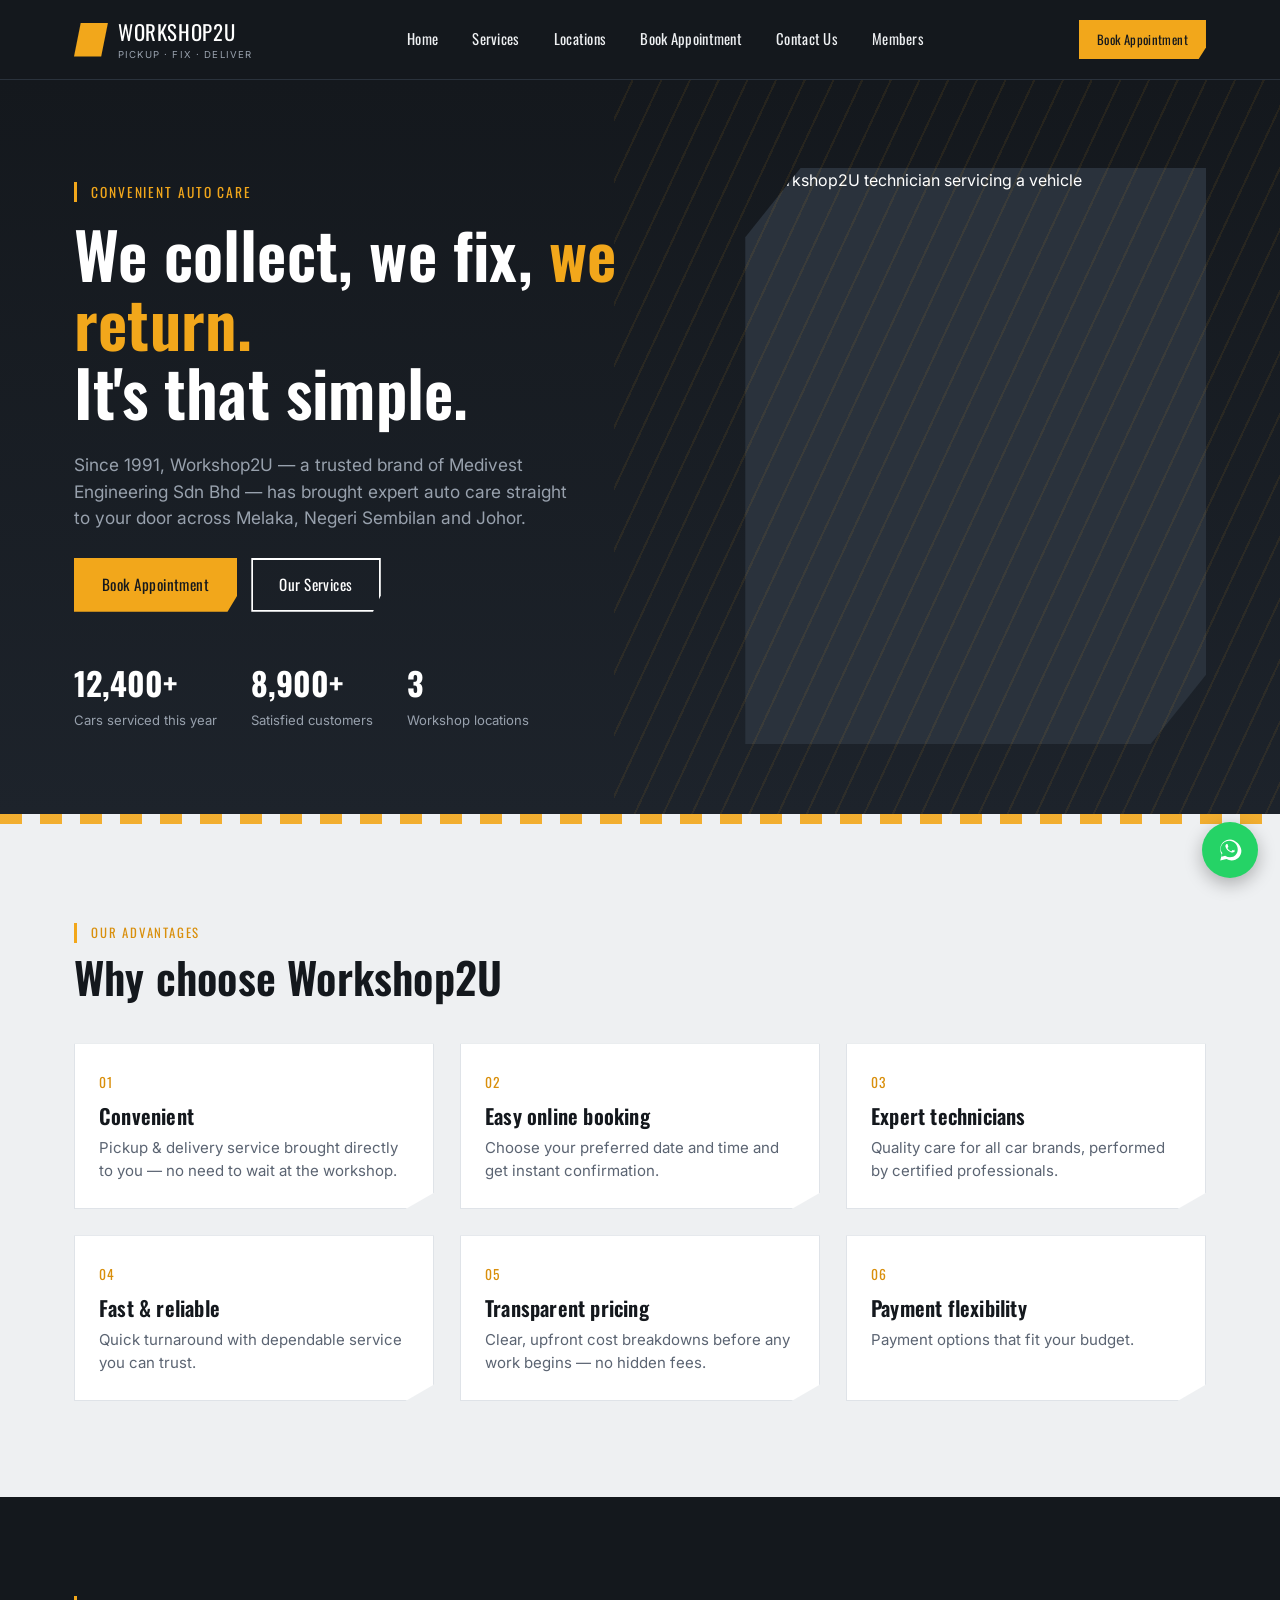
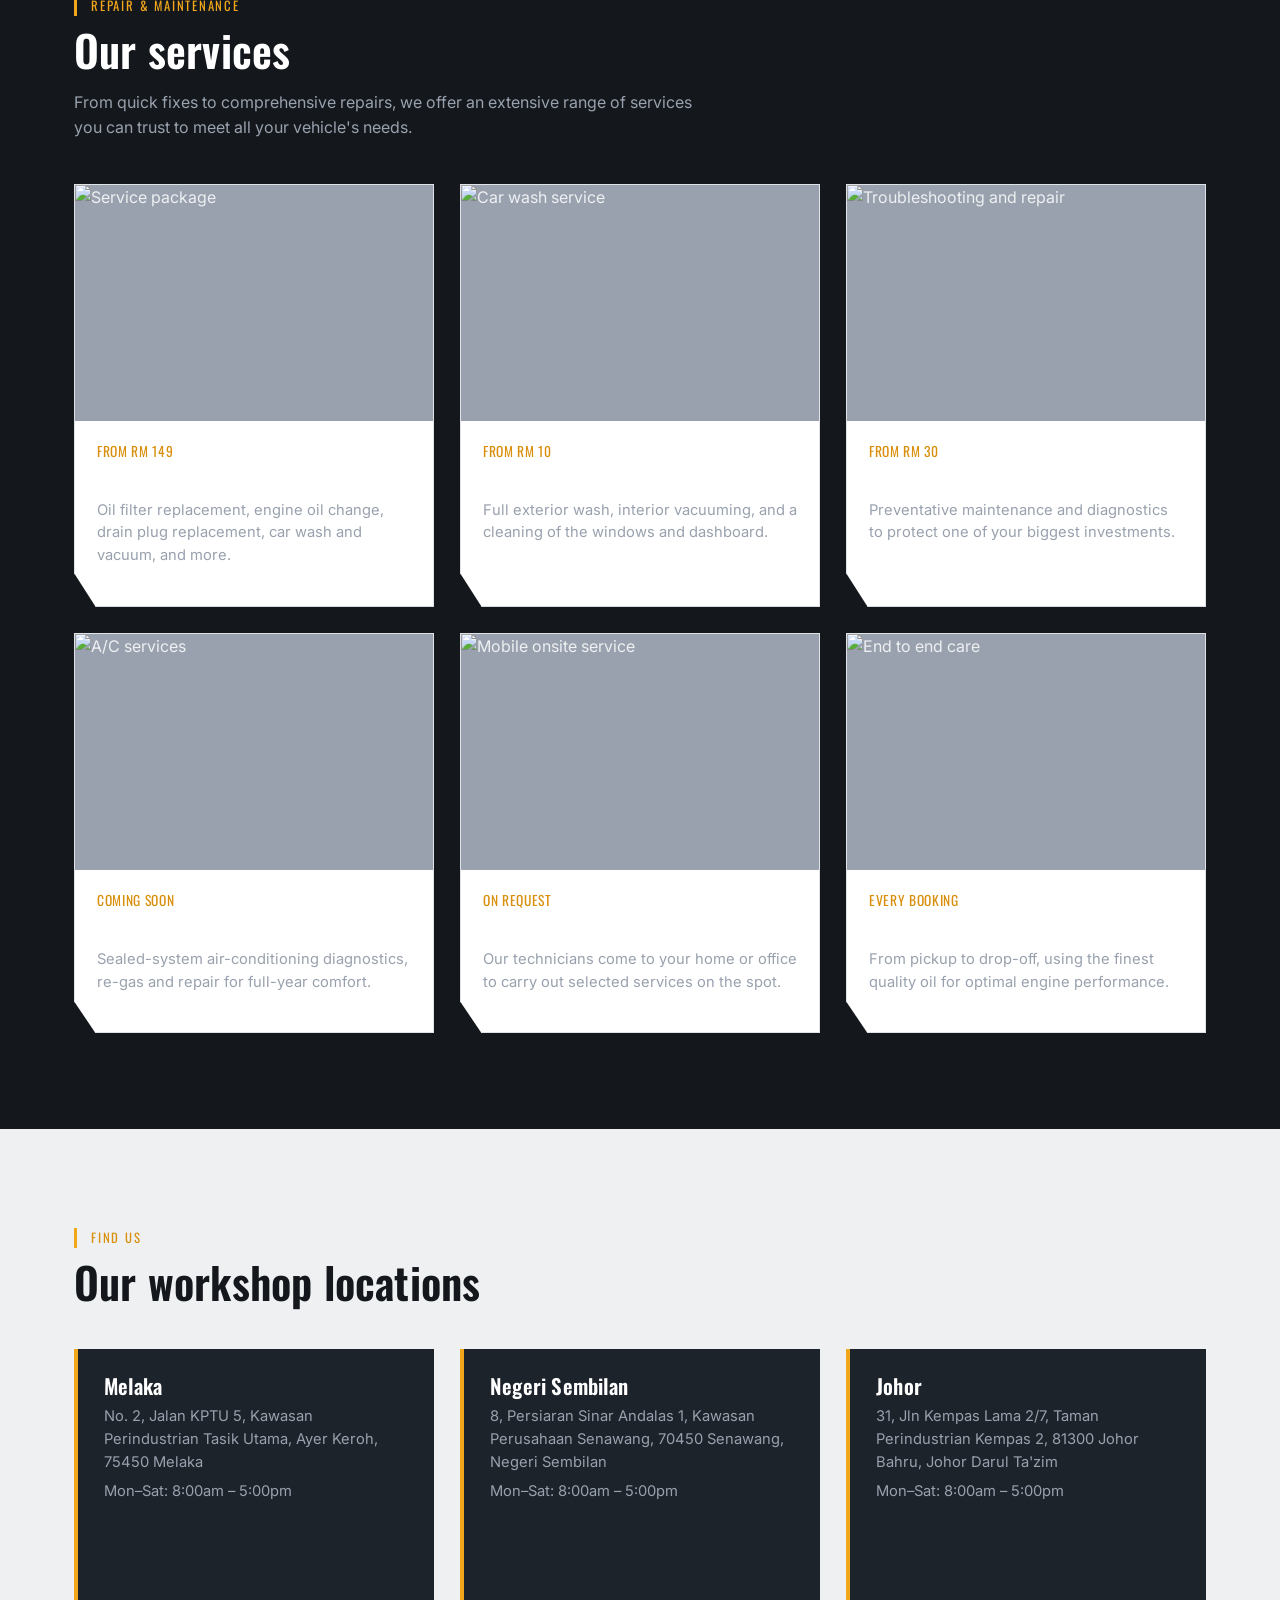
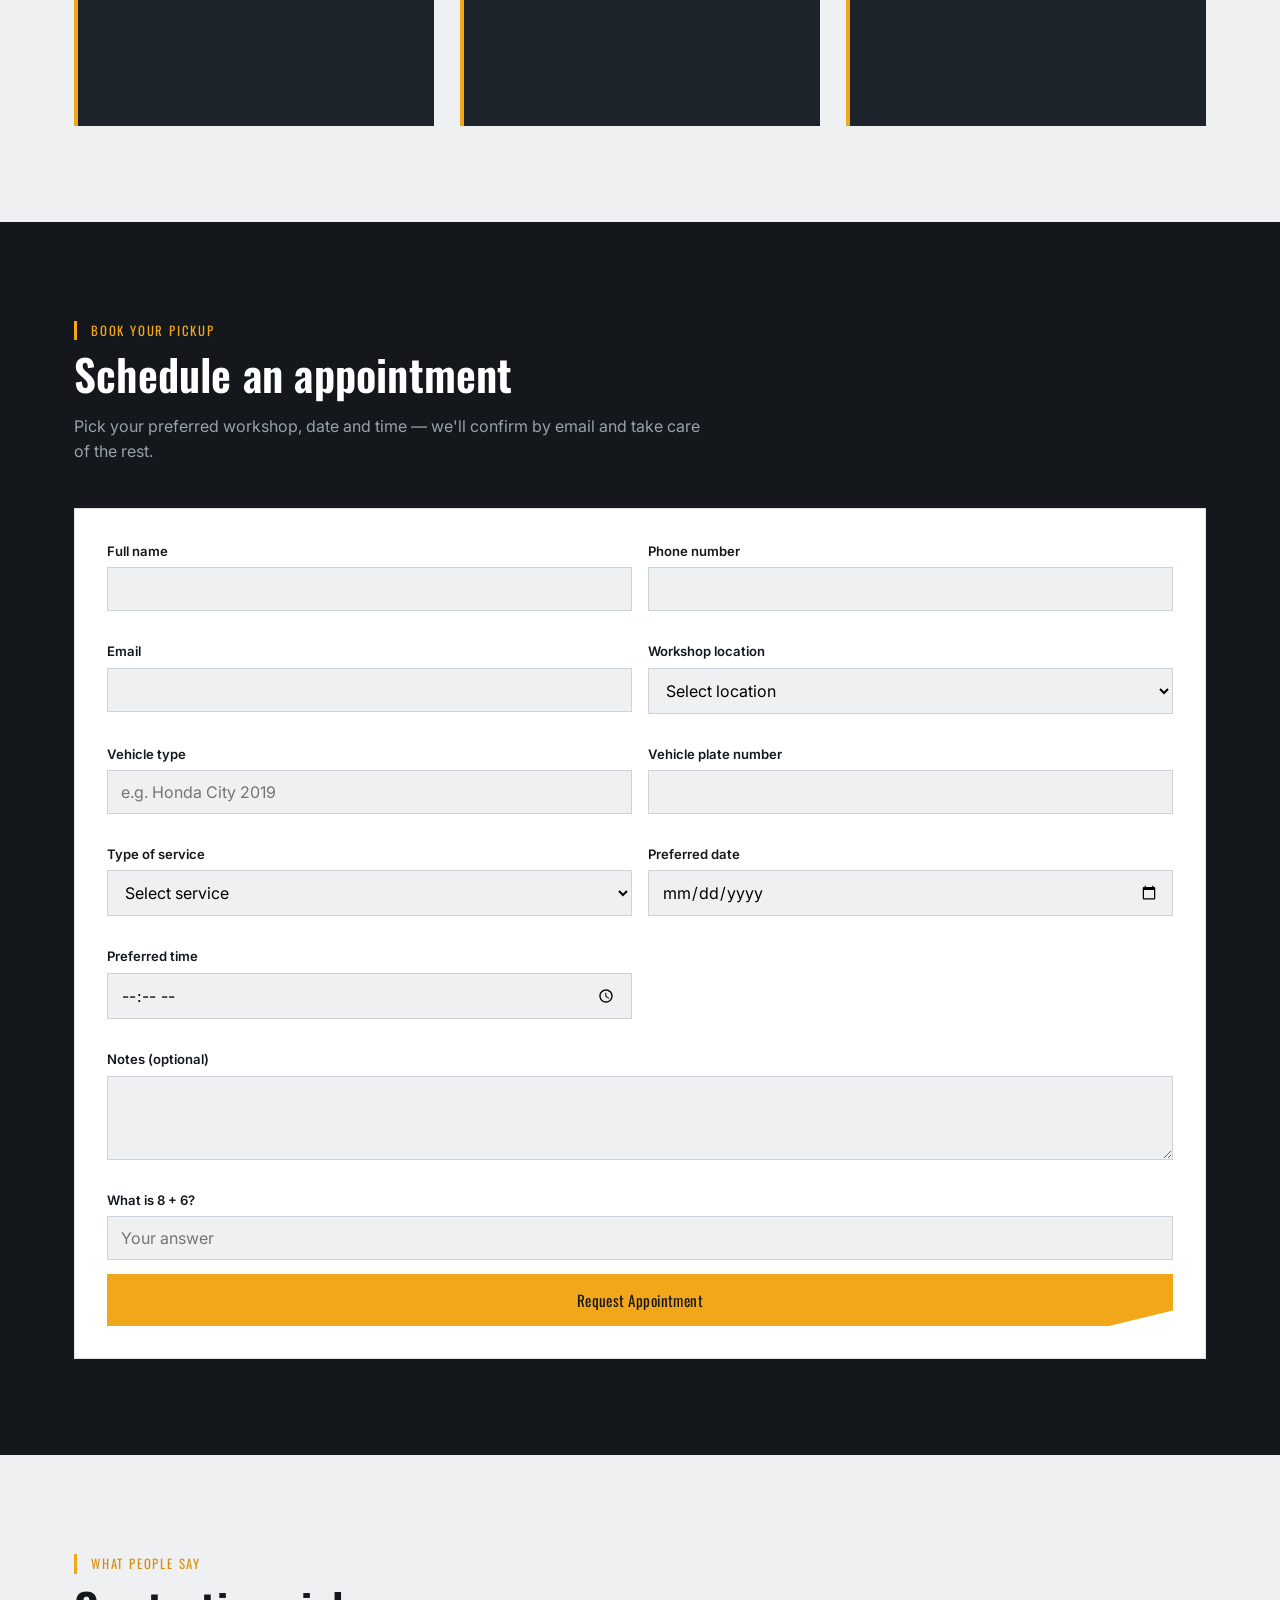
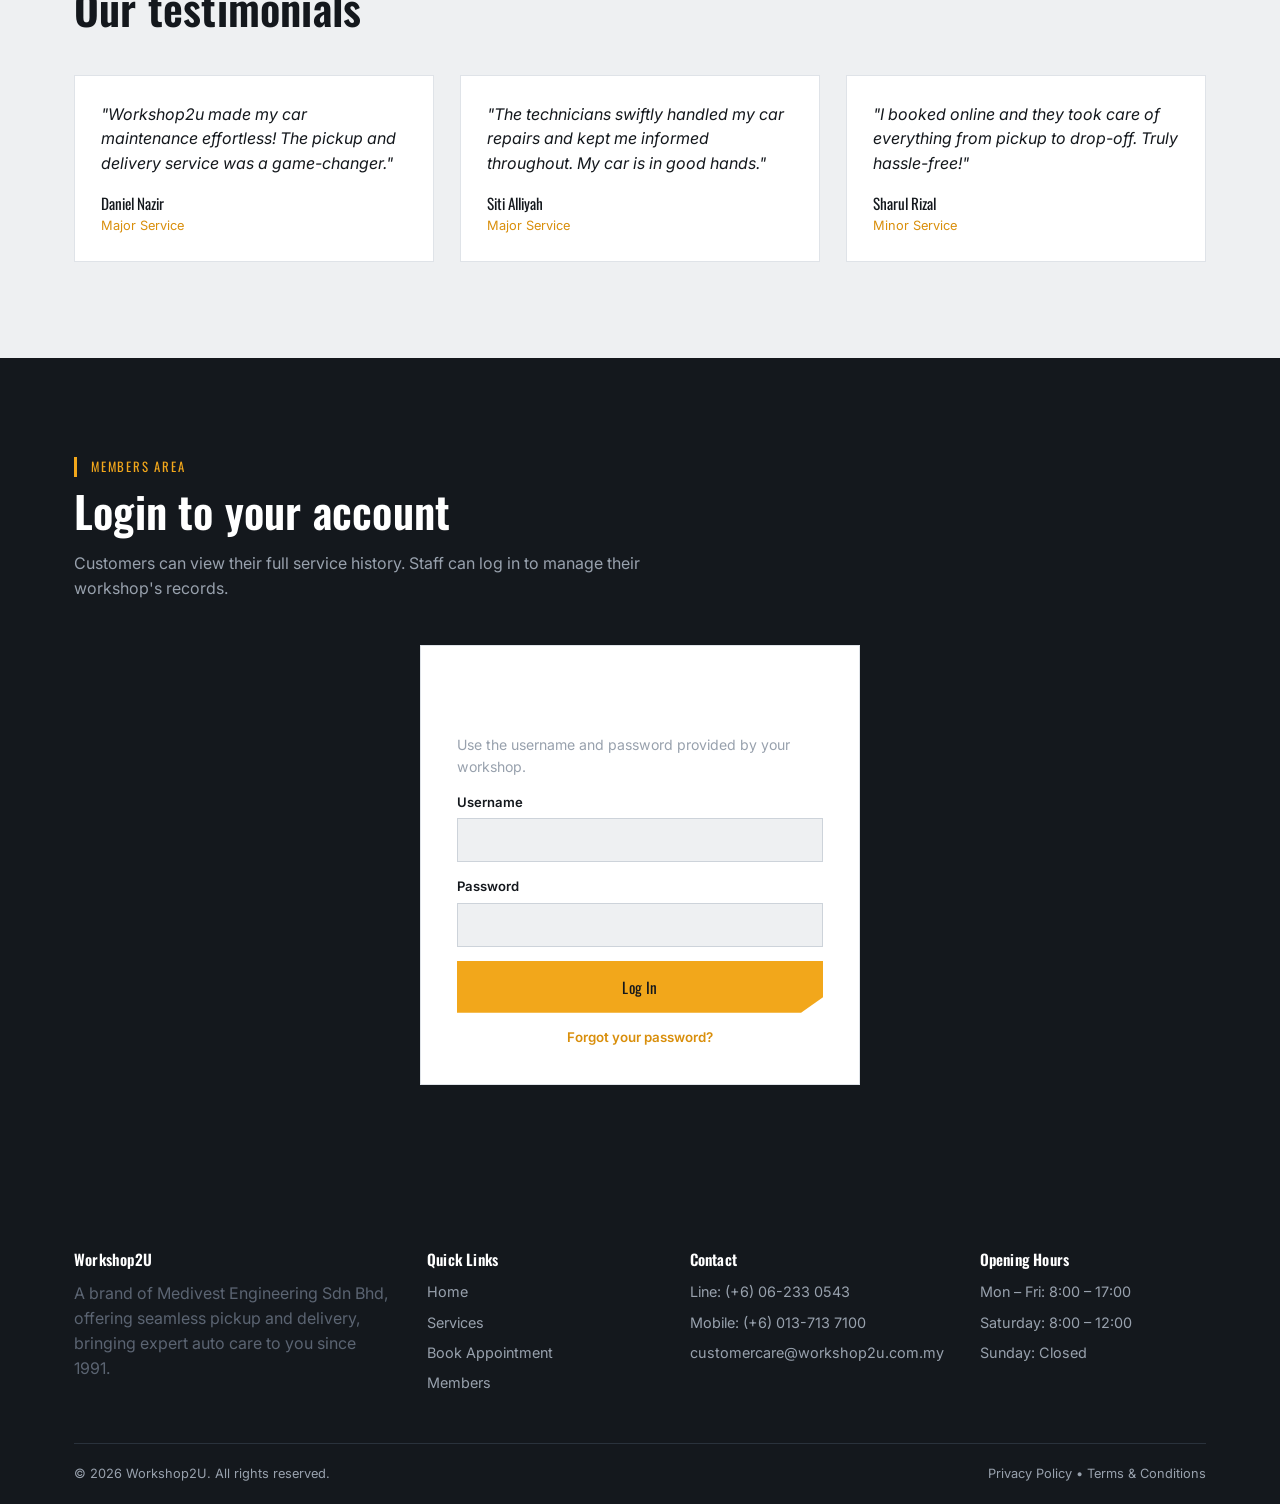
==== index.html @ e2e6e6c0 "Add files via upload" ====
<!DOCTYPE html>
<html lang="en">
<head>
<meta charset="UTF-8">
<meta name="viewport" content="width=device-width, initial-scale=1">
<title>Workshop2U — We Pick Up, Fix &amp; Deliver</title>
<meta name="description" content="Workshop2U — trusted auto care with pickup &amp; delivery in Melaka, Negeri Sembilan and Johor since 1991.">
<link rel="canonical" href="https://workshop2u.com.my/">
<meta name="robots" content="index, follow">
<meta name="theme-color" content="#14181d">
<!-- Open Graph / social sharing -->
<meta property="og:type" content="website">
<meta property="og:title" content="Workshop2U — We Pick Up, Fix & Deliver">
<meta property="og:description" content="Trusted auto care with pickup & delivery across Melaka, Negeri Sembilan and Johor since 1991.">
<meta property="og:image" content="https://workshop2u.com.my/v01/wp-content/uploads/2025/03/AM_06103-1600x703.jpg">
<meta property="og:url" content="https://workshop2u.com.my/">
<meta name="twitter:card" content="summary_large_image">
<link rel="preconnect" href="https://fonts.googleapis.com">
<link href="https://fonts.googleapis.com/css2?family=Oswald:wght@400;500;600;700&family=Inter:wght@400;500;600;700&display=swap" rel="stylesheet">
<link rel="stylesheet" href="style.css">
</head>
<body>

<!-- =========================== HEADER / NAV =========================== -->
<header class="site-header">
  <nav class="nav">
    <a href="#home" class="brand">
      <span class="brand-mark"></span>
      <span>WORKSHOP2U<small>PICKUP · FIX · DELIVER</small></span>
    </a>
    <ul class="nav-links" id="navLinks">
      <li><a href="#home">Home</a></li>
      <li><a href="#services">Services</a></li>
      <li><a href="#locations">Locations</a></li>
      <li><a href="#booking">Book Appointment</a></li>
      <li><a href="#contact">Contact Us</a></li>
      <li><a href="#members">Members</a></li>
    </ul>
    <div class="nav-cta">
      <a href="#booking" class="btn btn-amber btn-small">Book Appointment</a>
      <button class="nav-toggle" id="navToggle" aria-label="Toggle menu">&#9776;</button>
    </div>
  </nav>
</header>

<!-- =============================== HERO =============================== -->
<section class="hero" id="home">
  <div class="hero-inner">
    <div>
      <span class="kicker">CONVENIENT AUTO CARE</span>
      <h1>We collect, we fix, <span class="accent">we return.</span><br>It's that simple.</h1>
      <p class="lead">Since 1991, Workshop2U — a trusted brand of Medivest Engineering Sdn Bhd — has brought expert auto care straight to your door across Melaka, Negeri Sembilan and Johor.</p>
      <div class="hero-actions">
        <a href="#booking" class="btn btn-amber">Book Appointment</a>
        <a href="#services" class="btn btn-outline">Our Services</a>
      </div>
      <div class="hero-stats">
        <div><strong>12,400+</strong><span>Cars serviced this year</span></div>
        <div><strong>8,900+</strong><span>Satisfied customers</span></div>
        <div><strong>3</strong><span>Workshop locations</span></div>
      </div>
    </div>
    <div class="hero-media">
      <img src="https://workshop2u.com.my/v01/wp-content/uploads/2025/03/AM_06103-1600x703.jpg" alt="Workshop2U technician servicing a vehicle" loading="lazy">
    </div>
  </div>
</section>
<div class="tread-rule"></div>

<!-- ========================== WHY CHOOSE US ============================ -->
<section class="section" id="why">
  <div class="container">
    <div class="section-head"><span class="kicker">OUR ADVANTAGES</span><h2>Why choose Workshop2U</h2></div>
    <div class="grid-3">
      <div class="feature-card"><span class="num">01</span><h3>Convenient</h3><p>Pickup &amp; delivery service brought directly to you — no need to wait at the workshop.</p></div>
      <div class="feature-card"><span class="num">02</span><h3>Easy online booking</h3><p>Choose your preferred date and time and get instant confirmation.</p></div>
      <div class="feature-card"><span class="num">03</span><h3>Expert technicians</h3><p>Quality care for all car brands, performed by certified professionals.</p></div>
      <div class="feature-card"><span class="num">04</span><h3>Fast &amp; reliable</h3><p>Quick turnaround with dependable service you can trust.</p></div>
      <div class="feature-card"><span class="num">05</span><h3>Transparent pricing</h3><p>Clear, upfront cost breakdowns before any work begins — no hidden fees.</p></div>
      <div class="feature-card"><span class="num">06</span><h3>Payment flexibility</h3><p>Payment options that fit your budget.</p></div>
    </div>
  </div>
</section>

<!-- ============================= SERVICES ============================== -->
<section class="section section--dark" id="services">
  <div class="container">
    <div class="section-head">
      <span class="kicker">REPAIR &amp; MAINTENANCE</span><h2>Our services</h2>
      <p>From quick fixes to comprehensive repairs, we offer an extensive range of services you can trust to meet all your vehicle's needs.</p>
    </div>
    <div class="grid-3">
      <div class="svc-card"><div class="svc-media"><img src="https://workshop2u.com.my/v01/wp-content/uploads/2024/12/RZR00724-850x560.jpg" alt="Service package" loading="lazy"></div>
        <div class="svc-body"><span class="svc-price">FROM RM 149</span><h3>Service packages</h3><p>Oil filter replacement, engine oil change, drain plug replacement, car wash and vacuum, and more.</p></div></div>
      <div class="svc-card"><div class="svc-media"><img src="https://workshop2u.com.my/v01/wp-content/uploads/2024/12/Untitled-850-x-560-px.png" alt="Car wash service" loading="lazy"></div>
        <div class="svc-body"><span class="svc-price">FROM RM 10</span><h3>Car wash service</h3><p>Full exterior wash, interior vacuuming, and a cleaning of the windows and dashboard.</p></div></div>
      <div class="svc-card"><div class="svc-media"><img src="https://workshop2u.com.my/v01/wp-content/uploads/2024/12/RZR00794-850x560.jpg" alt="Troubleshooting and repair" loading="lazy"></div>
        <div class="svc-body"><span class="svc-price">FROM RM 30</span><h3>Troubleshooting &amp; repair</h3><p>Preventative maintenance and diagnostics to protect one of your biggest investments.</p></div></div>
      <div class="svc-card"><div class="svc-media"><img src="https://workshop2u.com.my/v01/wp-content/uploads/2024/12/RZR00586-1-850x560.jpg" alt="A/C services" loading="lazy"></div>
        <div class="svc-body"><span class="svc-price">COMING SOON</span><h3>A/C services</h3><p>Sealed-system air-conditioning diagnostics, re-gas and repair for full-year comfort.</p></div></div>
      <div class="svc-card"><div class="svc-media"><img src="https://workshop2u.com.my/v01/wp-content/uploads/2024/12/RZR00538-1024x683.jpg" alt="Mobile onsite service" loading="lazy"></div>
        <div class="svc-body"><span class="svc-price">ON REQUEST</span><h3>Mobile service onsite</h3><p>Our technicians come to your home or office to carry out selected services on the spot.</p></div></div>
      <div class="svc-card"><div class="svc-media"><img src="https://workshop2u.com.my/v01/wp-content/uploads/2024/12/Untitled-design-20.png" alt="End to end care" loading="lazy"></div>
        <div class="svc-body"><span class="svc-price">EVERY BOOKING</span><h3>End-to-end care</h3><p>From pickup to drop-off, using the finest quality oil for optimal engine performance.</p></div></div>
    </div>
  </div>
</section>

<!-- ============================= LOCATIONS ============================= -->
<section class="section" id="locations">
  <div class="container">
    <div class="section-head"><span class="kicker">FIND US</span><h2>Our workshop locations</h2></div>
    <div class="grid-3">
      <div class="loc-card">
        <h3>Melaka</h3>
        <p>No. 2, Jalan KPTU 5, Kawasan Perindustrian Tasik Utama, Ayer Keroh, 75450 Melaka</p>
        <p>Mon–Sat: 8:00am – 5:00pm</p>
        <iframe class="loc-map" loading="lazy" src="https://www.google.com/maps?q=No.+2,+Jalan+KPTU+5,+Ayer+Keroh,+75450+Melaka&output=embed"></iframe>
      </div>
      <div class="loc-card">
        <h3>Negeri Sembilan</h3>
        <p>8, Persiaran Sinar Andalas 1, Kawasan Perusahaan Senawang, 70450 Senawang, Negeri Sembilan</p>
        <p>Mon–Sat: 8:00am – 5:00pm</p>
        <iframe class="loc-map" loading="lazy" src="https://www.google.com/maps?q=8,+Persiaran+Sinar+Andalas+1,+Senawang,+70450+Negeri+Sembilan&output=embed"></iframe>
      </div>
      <div class="loc-card">
        <h3>Johor</h3>
        <p>31, Jln Kempas Lama 2/7, Taman Perindustrian Kempas 2, 81300 Johor Bahru, Johor Darul Ta'zim</p>
        <p>Mon–Sat: 8:00am – 5:00pm</p>
        <iframe class="loc-map" loading="lazy" src="https://www.google.com/maps?q=31,+Jln+Kempas+Lama+2/7,+81300+Johor+Bahru,+Johor&output=embed"></iframe>
      </div>
    </div>
  </div>
</section>

<!-- ============================== BOOKING =============================== -->
<section class="section section--dark" id="booking">
  <div class="container">
    <div class="section-head">
      <span class="kicker">BOOK YOUR PICKUP</span><h2>Schedule an appointment</h2>
      <p>Pick your preferred workshop, date and time — we'll confirm by email and take care of the rest.</p>
    </div>
    <form class="form-panel" id="bookingForm" novalidate>
      <div class="form-grid">
        <div class="field"><label for="bkName">Full name</label><input id="bkName" name="name" required></div>
        <div class="field"><label for="bkPhone">Phone number</label><input id="bkPhone" name="phone" required></div>
        <div class="field"><label for="bkEmail">Email</label><input id="bkEmail" type="email" name="email" required></div>
        <div class="field"><label for="bkWorkshop">Workshop location</label>
          <select id="bkWorkshop" name="workshop" required><option value="">Select location</option><option>Melaka</option><option>Negeri Sembilan</option><option>Johor</option></select>
        </div>
        <div class="field"><label for="bkVehicleType">Vehicle type</label><input id="bkVehicleType" name="vehicleType" placeholder="e.g. Honda City 2019" required></div>
        <div class="field"><label for="bkPlate">Vehicle plate number</label><input id="bkPlate" name="plate" required></div>
        <div class="field"><label for="bkService">Type of service</label>
          <select id="bkService" name="serviceType" required><option value="">Select service</option><option>Normal Service</option><option>Repair</option><option>Troubleshooting</option><option>Car Wash</option><option>A/C Service</option></select>
        </div>
        <div class="field"><label for="bkDate">Preferred date</label><input id="bkDate" type="date" name="date" required></div>
        <div class="field"><label for="bkTime">Preferred time</label><input id="bkTime" type="time" name="time" required></div>
        <div class="field field-full"><label for="bkNotes">Notes (optional)</label><textarea id="bkNotes" name="notes" rows="3"></textarea></div>
        <!-- Honeypot field — invisible to real users, catches simple bots (Feature 13) -->
        <div class="field hp-field" aria-hidden="true">
          <label for="bkWebsite">Company website</label><input id="bkWebsite" name="website" tabindex="-1" autocomplete="off">
        </div>
        <div class="field field-full">
          <label id="captchaQuestion" for="captchaInput">What is 3 + 4?</label>
          <input id="captchaInput" inputmode="numeric" placeholder="Your answer" required>
        </div>
      </div>
      <button class="btn btn-amber btn-block" type="submit" id="bkSubmit">Request Appointment</button>
      <div class="form-msg" id="bkMsg"></div>
    </form>
  </div>
</section>

<!-- ============================ TESTIMONIALS ============================ -->
<section class="section" id="testimonials">
  <div class="container">
    <div class="section-head"><span class="kicker">WHAT PEOPLE SAY</span><h2>Our testimonials</h2></div>
    <div class="grid-3">
      <div class="quote-card"><p>"Workshop2u made my car maintenance effortless! The pickup and delivery service was a game-changer."</p><div class="quote-name">Daniel Nazir</div><div class="quote-role">Major Service</div></div>
      <div class="quote-card"><p>"The technicians swiftly handled my car repairs and kept me informed throughout. My car is in good hands."</p><div class="quote-name">Siti Alliyah</div><div class="quote-role">Major Service</div></div>
      <div class="quote-card"><p>"I booked online and they took care of everything from pickup to drop-off. Truly hassle-free!"</p><div class="quote-name">Sharul Rizal</div><div class="quote-role">Minor Service</div></div>
    </div>
  </div>
</section>

<!-- =============================== MEMBERS =============================== -->
<section class="section section--dark" id="members">
  <div class="container">

    <div class="section-head">
      <span class="kicker">MEMBERS AREA</span><h2>Login to your account</h2>
      <p>Customers can view their full service history. Staff can log in to manage their workshop's records.</p>
    </div>

    <!-- LOGIN -->
    <div id="loginPanel" class="auth-shell">
      <h2>Sign in</h2>
      <p>Use the username and password provided by your workshop.</p>
      <form id="loginForm" novalidate>
        <div class="field"><label for="loginUser">Username</label><input id="loginUser" required autocomplete="username"></div>
        <div class="field"><label for="loginPass">Password</label><input id="loginPass" type="password" required autocomplete="current-password"></div>
        <button class="btn btn-amber btn-block" type="submit" id="loginSubmit">Log In</button>
        <div class="form-msg" id="loginMsg"></div>
      </form>
      <div class="auth-switch"><button id="showForgotPassword" type="button">Forgot your password?</button></div>
    </div>

    <!-- FEATURE 4: OTP verification step for staff logins -->
    <div id="otpPanel" class="auth-shell hidden">
      <h2>Enter verification code</h2>
      <p id="otpHint">We emailed a 6-digit code to your account.</p>
      <form id="otpForm" novalidate>
        <div class="field"><label for="otpCode">6-digit code</label><input id="otpCode" inputmode="numeric" maxlength="6" required></div>
        <button class="btn btn-amber btn-block" type="submit">Verify &amp; Log In</button>
        <div class="form-msg" id="otpMsg"></div>
      </form>
      <div class="auth-switch"><button id="otpBack" type="button">Back to login</button></div>
    </div>

    <!-- FEATURE 6: Forgot password (code-based reset) -->
    <div id="forgotPanel" class="auth-shell hidden">
      <h2>Reset your password</h2>
      <form id="forgotRequestForm" novalidate>
        <div class="field"><label for="forgotIdentifier">Username or email</label><input id="forgotIdentifier" required></div>
        <button class="btn btn-amber btn-block" type="submit">Send Reset Code</button>
        <div class="form-msg" id="forgotRequestMsg"></div>
      </form>
      <form id="forgotResetForm" class="hidden" novalidate style="margin-top:18px">
        <div class="field"><label for="resetUsername">Username</label><input id="resetUsername" required></div>
        <div class="field"><label for="resetCode">Reset code (from email)</label><input id="resetCode" required></div>
        <div class="field"><label for="resetNewPassword">New password</label><input id="resetNewPassword" type="password" minlength="6" required></div>
        <button class="btn btn-amber btn-block" type="submit">Set New Password</button>
        <div class="form-msg" id="forgotResetMsg"></div>
      </form>
      <div class="auth-switch"><button id="forgotBack" type="button">Back to login</button></div>
    </div>

    <!-- MEMBER DASHBOARD -->
    <div id="memberDashboard" class="hidden">
      <div class="dash-topbar">
        <div class="dash-who">Welcome, <strong id="memName"></strong><span class="role-badge">MEMBER</span></div>
        <button class="btn btn-outline btn-small" id="memLogout">Log Out</button>
      </div>

      <div class="stat-row">
        <div class="stat-box"><strong id="memTotalServices">0</strong><span>Total services</span></div>
        <div class="stat-box"><strong id="memTotalSpent">RM 0</strong><span>Total spent</span></div>
        <div class="stat-box"><strong id="memLastDate">—</strong><span>Last service date</span></div>
        <div class="stat-box"><strong id="memNextDue">—</strong><span>Next service due</span></div>
      </div>

      <div class="dash-tabs">
        <button class="dash-tab active" data-tab="memHistoryPanel">Service History</button>
        <button class="dash-tab" data-tab="memVehiclesPanel">My Vehicles</button>
        <button class="dash-tab" data-tab="memProfilePanel">My Profile</button>
        <button class="dash-tab" data-tab="memPasswordPanel">Change Password</button>
      </div>

      <div class="dash-panel active" id="memHistoryPanel">
        <div class="toolbar">
          <div class="field"><label for="memVehicleFilter">Vehicle</label><select id="memVehicleFilter"><option value="All">All my vehicles</option></select></div>
          <button class="btn btn-ghost btn-small" id="memExportCsv">Export CSV</button>
          <button class="btn btn-ghost btn-small" id="memPrint">Print / Save PDF</button>
        </div>
        <div class="table-wrap">
          <table id="memHistoryTable">
            <thead><tr><th>Date</th><th>Vehicle Type</th><th>Plate No.</th><th>Workshop</th><th>Service Type</th><th>Price (RM)</th><th>Notes</th></tr></thead>
            <tbody id="memHistoryBody"><tr class="empty-row"><td colspan="7">Log in to see your service history.</td></tr></tbody>
          </table>
        </div>
      </div>

      <div class="dash-panel" id="memVehiclesPanel">
        <div id="memVehicleList"><p>No vehicles on file yet.</p></div>
      </div>

      <div class="dash-panel" id="memProfilePanel">
        <div class="form-panel">
          <div class="form-grid">
            <div class="field"><label>Full name</label><input id="memProfName" disabled></div>
            <div class="field"><label>Address</label><input id="memProfAddress" disabled></div>
            <div class="field"><label>Phone</label><input id="memProfPhone" disabled></div>
            <div class="field"><label>Email</label><input id="memProfEmail" disabled></div>
          </div>
          <p class="form-note">To update your profile details, please contact your workshop.</p>
        </div>
      </div>

      <div class="dash-panel" id="memPasswordPanel">
        <form class="form-panel" id="memPasswordForm" novalidate style="max-width:440px">
          <div class="field"><label for="memOldPass">Current password</label><input id="memOldPass" type="password" required></div>
          <div class="field"><label for="memNewPass">New password</label><input id="memNewPass" type="password" required minlength="6"></div>
          <button class="btn btn-amber" type="submit">Update Password</button>
          <div class="form-msg" id="memPasswordMsg"></div>
        </form>
      </div>
    </div>

    <!-- STAFF DASHBOARD -->
    <div id="staffDashboard" class="hidden">
      <div class="dash-topbar">
        <div class="dash-who">Welcome, <strong id="staffName"></strong><span class="role-badge" id="staffRoleBadge"></span></div>
        <button class="btn btn-outline btn-small" id="staffLogout">Log Out</button>
      </div>

      <div class="stat-row">
        <div class="stat-box"><strong id="staffTotalServices">0</strong><span>Services shown</span></div>
        <div class="stat-box"><strong id="staffTotalRevenue">RM 0</strong><span>Revenue shown</span></div>
        <div class="stat-box"><strong id="staffTotalMembers">0</strong><span>Members shown</span></div>
        <div class="stat-box"><strong id="staffScope">—</strong><span>Viewing scope</span></div>
      </div>

      <div class="dash-tabs">
        <button class="dash-tab active" data-tab="staffHistoryPanel">Service History</button>
        <button class="dash-tab" data-tab="staffAddHistoryPanel">Add Service Record</button>
        <button class="dash-tab" data-tab="staffMembersPanel">Members</button>
        <button class="dash-tab" data-tab="staffAddMemberPanel">Add Member</button>
        <button class="dash-tab" data-tab="staffBookingsPanel">Bookings</button>
        <button class="dash-tab" data-tab="staffAnalyticsPanel">Analytics</button>
        <button class="dash-tab hidden" data-tab="staffAccountsPanel" id="tabAccounts">Manage Staff Accounts</button>
        <button class="dash-tab hidden" data-tab="staffAuditLogPanel" id="tabAuditLog">Audit Log</button>
        <button class="dash-tab" data-tab="staffPasswordPanel">Change Password</button>
      </div>

      <!-- History -->
      <div class="dash-panel active" id="staffHistoryPanel">
        <div class="toolbar">
          <div class="field"><label for="staffWorkshopFilter">Workshop</label>
            <select id="staffWorkshopFilter"><option value="All">All Locations</option><option>Melaka</option><option>Negeri Sembilan</option><option>Johor</option></select></div>
          <div class="field"><label for="staffSearch">Search plate / name</label><input id="staffSearch" placeholder="e.g. VBA 1234"></div>
          <button class="btn btn-ghost btn-small" id="staffRefresh">Refresh</button>
          <button class="btn btn-ghost btn-small" id="staffExportCsv">Export CSV</button>
          <button class="btn btn-ghost btn-small" id="staffPrint">Print / Save PDF</button>
        </div>
        <div class="table-wrap">
          <table id="staffHistoryTable">
            <thead><tr><th>Date</th><th>Name</th><th>Address</th><th>Vehicle Type</th><th>Plate No.</th><th>Workshop</th><th>Service Type</th><th>Price (RM)</th><th>Notes</th></tr></thead>
            <tbody id="staffHistoryBody"><tr class="empty-row"><td colspan="9">Log in to see records.</td></tr></tbody>
          </table>
        </div>
      </div>

      <!-- Add service record -->
      <div class="dash-panel" id="staffAddHistoryPanel">
        <form class="form-panel" id="addHistoryForm" novalidate>
          <div class="form-grid">
            <div class="field"><label for="ahDate">Date</label><input id="ahDate" type="date" required></div>
            <div class="field"><label for="ahUsername">Member username</label><input id="ahUsername" placeholder="existing member username" required></div>
            <div class="field"><label for="ahName">Customer name</label><input id="ahName" required></div>
            <div class="field field-full"><label for="ahAddress">Customer address</label><input id="ahAddress" required></div>
            <div class="field"><label for="ahVehicleType">Vehicle type</label><input id="ahVehicleType" required></div>
            <div class="field"><label for="ahPlate">Vehicle plate number</label><input id="ahPlate" required></div>
            <div class="field"><label for="ahWorkshop">Workshop location</label><select id="ahWorkshop" required><option>Melaka</option><option>Negeri Sembilan</option><option>Johor</option></select></div>
            <div class="field"><label for="ahServiceType">Type of service</label><select id="ahServiceType" required><option>Normal Service</option><option>Repair</option><option>Troubleshooting</option><option>Car Wash</option><option>A/C Service</option></select></div>
            <div class="field"><label for="ahPrice">Price (RM)</label><input id="ahPrice" type="number" step="0.01" min="0" required></div>
            <div class="field field-full"><label for="ahNotes">Notes (optional)</label><textarea id="ahNotes" rows="2"></textarea></div>
          </div>
          <p class="form-note">Saving a record automatically emails the customer a PDF invoice and a feedback link, and updates their vehicle list.</p>
          <button class="btn btn-amber" type="submit">Save Service Record</button>
          <div class="form-msg" id="addHistoryMsg"></div>
        </form>
      </div>

      <!-- Members -->
      <div class="dash-panel" id="staffMembersPanel">
        <div class="toolbar">
          <div class="field"><label for="staffMemberWorkshopFilter">Workshop</label>
            <select id="staffMemberWorkshopFilter"><option value="All">All Locations</option><option>Melaka</option><option>Negeri Sembilan</option><option>Johor</option></select></div>
          <button class="btn btn-ghost btn-small" id="staffMembersRefresh">Refresh</button>
        </div>
        <div class="table-wrap">
          <table><thead><tr><th>Username</th><th>Full Name</th><th>Address</th><th>Phone</th><th>Email</th><th>Home Workshop</th><th>Status</th></tr></thead>
            <tbody id="staffMembersBody"><tr class="empty-row"><td colspan="7">Log in to see members.</td></tr></tbody></table>
        </div>
      </div>

      <!-- Add member -->
      <div class="dash-panel" id="staffAddMemberPanel">
        <form class="form-panel" id="addMemberForm" novalidate>
          <div class="form-grid">
            <div class="field"><label for="amUsername">Username</label><input id="amUsername" required></div>
            <div class="field"><label for="amPassword">Temporary password</label><input id="amPassword" required></div>
            <div class="field"><label for="amName">Full name</label><input id="amName" required></div>
            <div class="field"><label for="amPhone">Phone</label><input id="amPhone" required></div>
            <div class="field field-full"><label for="amAddress">Address</label><input id="amAddress" required></div>
            <div class="field"><label for="amEmail">Email</label><input id="amEmail" type="email" required></div>
            <div class="field"><label for="amWorkshop">Home workshop</label><select id="amWorkshop" required><option>Melaka</option><option>Negeri Sembilan</option><option>Johor</option></select></div>
          </div>
          <button class="btn btn-amber" type="submit">Create Member Account</button>
          <div class="form-msg" id="addMemberMsg"></div>
        </form>
      </div>

      <!-- FEATURE 2: Bookings approval -->
      <div class="dash-panel" id="staffBookingsPanel">
        <div class="toolbar">
          <div class="field"><label for="staffBookingWorkshopFilter">Workshop</label>
            <select id="staffBookingWorkshopFilter"><option value="All">All Locations</option><option>Melaka</option><option>Negeri Sembilan</option><option>Johor</option></select></div>
          <button class="btn btn-ghost btn-small" id="bookingsRefresh">Refresh</button>
        </div>
        <div class="table-wrap">
          <table><thead><tr><th>Requested</th><th>Name</th><th>Phone</th><th>Vehicle</th><th>Workshop</th><th>Service</th><th>Status</th><th>Notes</th><th>Action</th></tr></thead>
            <tbody id="bookingsBody"><tr class="empty-row"><td colspan="9">Log in to see bookings.</td></tr></tbody></table>
        </div>
      </div>

      <!-- FEATURE 7: Analytics -->
      <div class="dash-panel" id="staffAnalyticsPanel">
        <div class="stat-row" style="grid-template-columns:repeat(2,1fr)">
          <div class="stat-box"><strong id="anaTotalRevenue">RM 0</strong><span>Total revenue (last 12 months)</span></div>
          <div class="stat-box"><strong id="anaTotalJobs">0</strong><span>Total jobs (last 12 months)</span></div>
        </div>
        <div class="chart-panel"><canvas id="analyticsChart" height="110"></canvas></div>
      </div>

      <!-- Manage staff accounts (webmaster only) -->
      <div class="dash-panel" id="staffAccountsPanel">
        <div class="table-wrap">
          <table><thead><tr><th>Username</th><th>Role</th><th>Workshop</th><th>Full Name</th><th>Status</th><th>Action</th></tr></thead>
            <tbody id="accountsBody"><tr class="empty-row"><td colspan="6">Log in as webmaster to manage accounts.</td></tr></tbody></table>
        </div>
        <form class="form-panel" id="addStaffForm" novalidate style="margin-top:22px">
          <h3>Create staff account</h3>
          <div class="form-grid">
            <div class="field"><label for="asUsername">Username</label><input id="asUsername" required></div>
            <div class="field"><label for="asPassword">Temporary password</label><input id="asPassword" required></div>
            <div class="field"><label for="asName">Full name</label><input id="asName" required></div>
            <div class="field"><label for="asRole">Role</label><select id="asRole" required><option value="admin">Admin</option><option value="manager">Manager</option><option value="webmaster">Webmaster</option></select></div>
            <div class="field"><label for="asWorkshop">Workshop (admin only)</label><select id="asWorkshop"><option value="All">All / N/A</option><option>Melaka</option><option>Negeri Sembilan</option><option>Johor</option></select></div>
          </div>
          <p class="form-note">Give staff accounts a real email address so their one-time login codes (2FA) can be delivered.</p>
          <button class="btn btn-amber" type="submit">Create Staff Account</button>
          <div class="form-msg" id="addStaffMsg"></div>
        </form>
      </div>

      <!-- Change own password (any staff role) -->
      <div class="dash-panel" id="staffPasswordPanel">
        <form class="form-panel" id="staffPasswordForm" novalidate style="max-width:440px">
          <div class="field"><label for="staffOldPass">Current password</label><input id="staffOldPass" type="password" required></div>
          <div class="field"><label for="staffNewPass">New password</label><input id="staffNewPass" type="password" required minlength="6"></div>
          <button class="btn btn-amber" type="submit">Update Password</button>
          <div class="form-msg" id="staffPasswordMsg"></div>
        </form>
      </div>

      <!-- FEATURE 11: Audit log (webmaster only) -->
      <div class="dash-panel" id="staffAuditLogPanel">
        <div class="toolbar"><button class="btn btn-ghost btn-small" id="auditLogRefresh">Refresh</button></div>
        <div class="table-wrap">
          <table><thead><tr><th>Time</th><th>Username</th><th>Role</th><th>Action</th><th>Details</th></tr></thead>
            <tbody id="auditLogBody"><tr class="empty-row"><td colspan="5">Log in as webmaster to see activity.</td></tr></tbody></table>
        </div>
      </div>
    </div>

  </div>
</section>

<!-- =============================== CONTACT / FOOTER =============================== -->
<footer class="site-footer" id="contact">
  <div class="container">
    <div class="footer-grid">
      <div><h4>Workshop2U</h4><p>A brand of Medivest Engineering Sdn Bhd, offering seamless pickup and delivery, bringing expert auto care to you since 1991.</p></div>
      <div><h4>Quick Links</h4><ul><li><a href="#home">Home</a></li><li><a href="#services">Services</a></li><li><a href="#booking">Book Appointment</a></li><li><a href="#members">Members</a></li></ul></div>
      <div><h4>Contact</h4><ul><li>Line: (+6) 06-233 0543</li><li>Mobile: (+6) 013-713 7100</li><li>customercare@workshop2u.com.my</li></ul></div>
      <div><h4>Opening Hours</h4><ul><li>Mon – Fri: 8:00 – 17:00</li><li>Saturday: 8:00 – 12:00</li><li>Sunday: Closed</li></ul></div>
    </div>
    <div class="footer-bottom container" style="padding-left:0;padding-right:0">
      <span>© 2026 Workshop2U. All rights reserved.</span>
      <span>Privacy Policy • Terms &amp; Conditions</span>
    </div>
  </div>
</footer>

<!-- FEATURE 10: WhatsApp click-to-chat -->
<a id="whatsappFloat" class="whatsapp-float" href="#" target="_blank" rel="noopener" aria-label="Chat with us on WhatsApp">
  <svg viewBox="0 0 32 32" width="26" height="26" fill="currentColor"><path d="M16 3C9.4 3 4 8.4 4 15c0 2.4.7 4.6 1.9 6.5L4 29l7.7-1.8c1.9 1 4 1.6 6.3 1.6 6.6 0 12-5.4 12-12S22.6 3 16 3zm0 21.8c-2 0-3.9-.5-5.5-1.5l-.4-.2-4.6 1.1 1.1-4.5-.3-.4C5.1 17.7 4.5 16.4 4.5 15c0-5.8 4.7-10.5 10.5-10.5S25.5 9.2 25.5 15 21.8 24.8 16 24.8zm5.8-7.8c-.3-.2-1.9-.9-2.2-1-.3-.1-.5-.2-.7.2-.2.3-.8 1-1 1.2-.2.2-.4.2-.7.1-.3-.2-1.3-.5-2.5-1.6-.9-.8-1.5-1.8-1.7-2.1-.2-.3 0-.5.1-.6.1-.1.3-.4.5-.5.1-.2.2-.3.3-.5.1-.2 0-.4 0-.5C13.8 11 13.2 9.5 13 9c-.2-.5-.4-.4-.5-.4h-.5c-.2 0-.5.1-.7.3-.2.3-1 1-1 2.3 0 1.4 1 2.7 1.1 2.9.1.2 2 3.1 4.9 4.3.7.3 1.2.5 1.6.6.7.2 1.3.2 1.8.1.5-.1 1.9-.8 2.1-1.5.3-.7.3-1.3.2-1.5-.1-.1-.3-.2-.6-.3z"/></svg>
</a>

<!-- FEATURE 8: Review modal, shown when the page loads with ?review=TOKEN -->
<div id="reviewModal" class="modal-overlay hidden">
  <div class="modal-box">
    <button class="modal-close" id="reviewClose" aria-label="Close">&times;</button>
    <div id="reviewBody">
      <h3>Rate your visit to <span id="reviewWorkshopName">Workshop2U</span></h3>
      <form id="reviewForm" novalidate>
        <div class="star-row">
          <button type="button" class="star-btn" data-value="1">&#9733;</button>
          <button type="button" class="star-btn" data-value="2">&#9733;</button>
          <button type="button" class="star-btn" data-value="3">&#9733;</button>
          <button type="button" class="star-btn" data-value="4">&#9733;</button>
          <button type="button" class="star-btn" data-value="5">&#9733;</button>
        </div>
        <div class="field"><label for="reviewComment">Comment (optional)</label><textarea id="reviewComment" rows="3"></textarea></div>
        <button class="btn btn-amber btn-block" type="submit">Submit Feedback</button>
        <div class="form-msg" id="reviewMsg"></div>
      </form>
    </div>
  </div>
</div>

<script src="https://cdn.jsdelivr.net/npm/chart.js@4.4.4/dist/chart.umd.min.js"></script>
<script src="script.js"></script>
</body>
</html>
---- style.css ----
/* =========================================================================
   WORKSHOP2U — STYLESHEET
   Design concept: industrial garage signage. Deep graphite + hazard amber,
   condensed display type for headings (workshop signboard feel), clean
   sans body copy. Angular, cut-corner panels instead of soft rounded
   cards; a repeating "tread" rule is used as the section divider motif.
   ========================================================================= */

:root{
  /* --- Color tokens --- */
  --graphite-900:#14181d;   /* near-black panel / header bg */
  --graphite-800:#1d232b;
  --graphite-700:#2a323c;
  --steel-500:#5b6472;      /* mid steel grey, secondary text on light */
  --steel-300:#98a1ad;
  --paper-100:#eef0f2;      /* cool off-white background */
  --paper-000:#ffffff;
  --amber-500:#f2a71b;      /* hazard amber accent */
  --amber-600:#d98f0c;
  --amber-glow:#ffcf6b;
  --ok-600:#2f8f5b;
  --err-600:#c94a3d;

  /* --- Type --- */
  --font-display:'Oswald', 'Arial Narrow', sans-serif;
  --font-body:'Inter', -apple-system, BlinkMacSystemFont, 'Segoe UI', sans-serif;

  /* --- Layout --- */
  --maxw:1180px;
  --radius-cut:14px; /* used only as a clip-path size, not border-radius */
  --gap-section:96px;
}

*,*::before,*::after{ box-sizing:border-box; }
html{ scroll-behavior:smooth; }
body{
  margin:0;
  font-family:var(--font-body);
  color:var(--graphite-900);
  background:var(--paper-100);
  line-height:1.55;
  -webkit-font-smoothing:antialiased;
}
img{ max-width:100%; display:block; }
a{ color:inherit; text-decoration:none; }
ul{ margin:0; padding:0; list-style:none; }
button{ font-family:inherit; cursor:pointer; }
input,select,textarea{ font-family:inherit; font-size:1rem; }

h1,h2,h3,h4{
  font-family:var(--font-display);
  font-weight:600;
  line-height:1.08;
  margin:0 0 .4em;
  letter-spacing:.2px;
}
h1{ font-size:clamp(2.4rem,5vw,4rem); }
h2{ font-size:clamp(1.9rem,3.4vw,2.7rem); }
h3{ font-size:1.3rem; }
p{ margin:0 0 1em; color:var(--steel-500); }

.container{ max-width:var(--maxw); margin:0 auto; padding:0 24px; }

.section{ padding:var(--gap-section) 0; }
.section--tight{ padding:56px 0; }
.section--dark{ background:var(--graphite-900); color:var(--paper-100); }
.section--dark p{ color:var(--steel-300); }
.section--dark h2,.section--dark h3{ color:var(--paper-000); }

.section-head{ max-width:640px; margin-bottom:44px; }
.section-head .kicker{
  display:inline-block;
  font-family:var(--font-display);
  font-size:.8rem;
  letter-spacing:.14em;
  color:var(--amber-600);
  margin-bottom:10px;
  padding-left:14px;
  border-left:3px solid var(--amber-500);
}
.section--dark .section-head .kicker{ color:var(--amber-500); }

/* --- Buttons --- */
.btn{
  display:inline-flex;
  align-items:center;
  gap:8px;
  padding:13px 26px;
  font-family:var(--font-display);
  font-size:.95rem;
  letter-spacing:.03em;
  border:2px solid transparent;
  clip-path:polygon(0 0,100% 0,100% 70%,94% 100%,0 100%);
  transition:transform .15s ease, background .15s ease, color .15s ease;
  white-space:nowrap;
}
.btn:active{ transform:translateY(1px); }
.btn-amber{ background:var(--amber-500); color:var(--graphite-900); }
.btn-amber:hover{ background:var(--amber-glow); }
.btn-outline{ background:transparent; border-color:currentColor; color:var(--paper-000); }
.btn-outline:hover{ background:rgba(255,255,255,.08); }
.btn-ghost{ background:transparent; color:var(--graphite-900); border-color:var(--graphite-900); }
.btn-ghost:hover{ background:var(--graphite-900); color:var(--paper-000); }
.btn-block{ width:100%; justify-content:center; }
.btn-small{ padding:8px 16px; font-size:.8rem; }
.btn[disabled]{ opacity:.5; cursor:not-allowed; }

/* --- Header / Nav --- */
.site-header{
  position:sticky; top:0; z-index:500;
  background:var(--graphite-900);
  border-bottom:1px solid var(--graphite-700);
}
.nav{
  display:flex; align-items:center; justify-content:space-between;
  padding:16px 24px; max-width:var(--maxw); margin:0 auto;
}
.brand{
  display:flex; align-items:center; gap:10px;
  font-family:var(--font-display);
  color:var(--paper-000);
  font-size:1.3rem; letter-spacing:.03em;
}
.brand-mark{
  width:34px; height:34px; background:var(--amber-500);
  clip-path:polygon(20% 0,100% 0,80% 100%,0 100%);
  flex:none;
}
.brand small{ display:block; font-family:var(--font-body); font-size:.6rem; color:var(--steel-300); letter-spacing:.12em; }

.nav-links{ display:flex; align-items:center; gap:30px; }
.nav-links a{
  font-family:var(--font-display);
  font-size:.92rem; letter-spacing:.02em;
  color:var(--paper-100);
  padding:6px 2px; border-bottom:2px solid transparent;
}
.nav-links a:hover, .nav-links a.active{ border-color:var(--amber-500); color:var(--amber-500); }
.nav-cta{ display:flex; align-items:center; gap:14px; }
.nav-toggle{
  display:none; background:none; border:none; color:var(--paper-000);
  font-size:1.6rem; line-height:1;
}

@media (max-width:900px){
  .nav-toggle{ display:block; }
  .nav-links{
    position:absolute; top:100%; left:0; right:0;
    flex-direction:column; align-items:flex-start; gap:0;
    background:var(--graphite-900);
    max-height:0; overflow:hidden; transition:max-height .25s ease;
    border-bottom:1px solid var(--graphite-700);
  }
  .nav-links.open{ max-height:420px; }
  .nav-links a{ padding:14px 24px; width:100%; border-bottom:1px solid var(--graphite-800); }
}

/* --- Hero --- */
.hero{
  position:relative;
  background:linear-gradient(180deg,var(--graphite-900) 0%,var(--graphite-800) 100%);
  color:var(--paper-000);
  overflow:hidden;
}
.hero::after{
  content:"";
  position:absolute; right:-8%; top:-20%; width:60%; height:160%;
  background:repeating-linear-gradient(115deg, rgba(242,167,27,.08) 0 2px, transparent 2px 26px);
  pointer-events:none;
}
.hero-inner{
  display:grid; grid-template-columns:1.15fr .85fr; gap:48px; align-items:center;
  padding:88px 24px 70px; max-width:var(--maxw); margin:0 auto; position:relative;
}
.hero .kicker{
  font-family:var(--font-display); color:var(--amber-500);
  letter-spacing:.14em; font-size:.85rem; padding-left:14px; border-left:3px solid var(--amber-500);
}
.hero h1{ margin-top:14px; }
.hero h1 .accent{ color:var(--amber-500); }
.hero p.lead{ color:var(--steel-300); font-size:1.08rem; max-width:46ch; }
.hero-actions{ display:flex; gap:14px; margin-top:26px; flex-wrap:wrap; }
.hero-stats{ display:flex; gap:34px; margin-top:46px; }
.hero-stats div strong{ display:block; font-family:var(--font-display); font-size:2rem; color:var(--paper-000); }
.hero-stats div span{ font-size:.82rem; color:var(--steel-300); }
.hero-media{
  position:relative; aspect-ratio:4/5;
  clip-path:polygon(12% 0,100% 0,100% 88%,88% 100%,0 100%,0 12%);
  background:var(--graphite-700);
}
.hero-media img{ width:100%; height:100%; object-fit:cover; }

/* --- Tread divider motif --- */
.tread-rule{
  height:10px;
  background-image:repeating-linear-gradient(90deg,var(--amber-500) 0 22px, transparent 22px 40px);
  opacity:.9;
}

/* --- Why choose us --- */
.grid-3{ display:grid; grid-template-columns:repeat(3,1fr); gap:26px; }
.grid-2{ display:grid; grid-template-columns:repeat(2,1fr); gap:26px; }
.feature-card{
  background:var(--paper-000);
  border:1px solid #dfe3e8;
  padding:26px 24px;
  clip-path:polygon(0 0,100% 0,100% 90%,92% 100%,0 100%);
}
.feature-card .num{ font-family:var(--font-display); color:var(--amber-600); font-size:.85rem; letter-spacing:.1em; }
.feature-card h3{ margin:10px 0 8px; }
.feature-card p{ margin:0; font-size:.94rem; }

/* --- Services --- */
.svc-card{
  background:var(--paper-000); border:1px solid #dfe3e8; overflow:hidden;
  display:flex; flex-direction:column;
  clip-path:polygon(0 0,100% 0,100% 100%,6% 100%,0 92%);
}
.svc-media{ aspect-ratio:5/3.3; overflow:hidden; background:var(--steel-300); }
.svc-media img{ width:100%; height:100%; object-fit:cover; }
.svc-body{ padding:20px 22px 24px; flex:1; display:flex; flex-direction:column; }
.svc-price{ font-family:var(--font-display); color:var(--amber-600); font-size:.85rem; letter-spacing:.05em; margin-bottom:6px; }
.svc-body p{ font-size:.92rem; flex:1; }

/* --- Locations --- */
.loc-card{
  background:var(--graphite-800); color:var(--paper-100);
  padding:26px; border-left:4px solid var(--amber-500);
}
.loc-card h3{ color:var(--paper-000); }
.loc-card p{ color:var(--steel-300); font-size:.92rem; margin-bottom:6px; }

/* --- Booking form --- */
.form-panel{
  background:var(--paper-000); border:1px solid #dfe3e8; padding:32px;
}
.form-grid{ display:grid; grid-template-columns:repeat(2,1fr); gap:16px; }
.field{ display:flex; flex-direction:column; gap:6px; margin-bottom:14px; }
.field label{ font-size:.82rem; font-weight:600; color:var(--graphite-900); }
.field input,.field select,.field textarea{
  padding:11px 13px; border:1px solid #cdd3da; background:var(--paper-100);
  outline:none; transition:border-color .15s ease;
}
.field input:focus,.field select:focus,.field textarea:focus{ border-color:var(--amber-500); background:var(--paper-000); }
.field-full{ grid-column:1 / -1; }
.form-note{ font-size:.82rem; color:var(--steel-500); margin-top:10px; }
.form-msg{ margin-top:14px; padding:12px 14px; font-size:.88rem; display:none; }
.form-msg.show{ display:block; }
.form-msg.ok{ background:#e6f4ec; color:var(--ok-600); border-left:3px solid var(--ok-600); }
.form-msg.err{ background:#fbe9e7; color:var(--err-600); border-left:3px solid var(--err-600); }

/* --- Testimonials --- */
.quote-card{ background:var(--paper-000); border:1px solid #dfe3e8; padding:26px; }
.quote-card p{ font-style:italic; color:var(--graphite-900); }
.quote-name{ font-family:var(--font-display); font-size:.95rem; color:var(--graphite-900); }
.quote-role{ font-size:.8rem; color:var(--amber-600); }

/* --- Members / Auth --- */
.auth-shell{
  max-width:440px; margin:0 auto; background:var(--paper-000);
  border:1px solid #dfe3e8; padding:36px;
}
.auth-shell h2{ margin-bottom:6px; }
.auth-switch{ text-align:center; font-size:.86rem; margin-top:14px; }
.auth-switch button{ background:none;border:none;color:var(--amber-600); font-weight:600; }

.hidden{ display:none !important; }

.dash-topbar{
  display:flex; align-items:center; justify-content:space-between;
  flex-wrap:wrap; gap:12px; margin-bottom:28px;
  padding-bottom:18px; border-bottom:2px solid var(--graphite-900);
}
.dash-who strong{ font-family:var(--font-display); font-size:1.2rem; }
.role-badge{
  display:inline-block; margin-left:8px; padding:3px 10px;
  font-size:.68rem; letter-spacing:.08em; font-family:var(--font-display);
  background:var(--graphite-900); color:var(--amber-500);
}
.dash-tabs{ display:flex; gap:6px; flex-wrap:wrap; margin-bottom:22px; }
.dash-tab{
  padding:10px 18px; background:var(--paper-000); border:1px solid #cdd3da;
  font-family:var(--font-display); font-size:.86rem; letter-spacing:.02em;
  color:var(--steel-500);
}
.dash-tab.active{ background:var(--graphite-900); color:var(--amber-500); border-color:var(--graphite-900); }
.dash-panel{ display:none; }
.dash-panel.active{ display:block; }

.stat-row{ display:grid; grid-template-columns:repeat(4,1fr); gap:16px; margin-bottom:26px; }
.stat-box{ background:var(--paper-000); border:1px solid #dfe3e8; padding:18px 20px; }
.stat-box strong{ display:block; font-family:var(--font-display); font-size:1.6rem; }
.stat-box span{ font-size:.78rem; color:var(--steel-500); letter-spacing:.02em; }

.table-wrap{ overflow-x:auto; background:var(--paper-000); border:1px solid #dfe3e8; }
table{ width:100%; border-collapse:collapse; font-size:.88rem; min-width:760px; }
thead th{
  text-align:left; padding:12px 14px; background:var(--graphite-900); color:var(--paper-100);
  font-family:var(--font-display); font-weight:500; letter-spacing:.02em; font-size:.78rem;
  white-space:nowrap;
}
tbody td{ padding:11px 14px; border-bottom:1px solid #e5e8ec; white-space:nowrap; }
tbody tr:hover{ background:#f6f7f9; }
.empty-row td{ text-align:center; padding:34px; color:var(--steel-500); white-space:normal; }

.toolbar{ display:flex; gap:12px; flex-wrap:wrap; align-items:end; margin-bottom:16px; }
.toolbar .field{ margin-bottom:0; min-width:170px; }
.tag{
  display:inline-block; padding:2px 9px; font-size:.72rem; letter-spacing:.03em;
  background:#eef0f2; color:var(--graphite-900); border:1px solid #cdd3da;
}
.tag.active{ background:#e6f4ec; color:var(--ok-600); border-color:#bfe3cd; }
.tag.inactive{ background:#fbe9e7; color:var(--err-600); border-color:#f2c9c2; }

.loader{ font-family:var(--font-display); font-size:.85rem; color:var(--steel-500); padding:20px 0; }

/* --- Footer --- */
.site-footer{ background:var(--graphite-900); color:var(--steel-300); padding-top:70px; }
.footer-grid{ display:grid; grid-template-columns:1.4fr 1fr 1fr 1fr; gap:36px; padding-bottom:40px; }
.footer-grid h4{ color:var(--paper-000); font-size:.95rem; margin-bottom:14px; }
.footer-grid ul li{ margin-bottom:8px; font-size:.9rem; }
.footer-grid a:hover{ color:var(--amber-500); }
.footer-bottom{
  border-top:1px solid var(--graphite-700); padding:20px 0; font-size:.8rem;
  display:flex; justify-content:space-between; flex-wrap:wrap; gap:10px;
}

@media (max-width:900px){
  .hero-inner{ grid-template-columns:1fr; }
  .hero-media{ order:-1; aspect-ratio:16/9; }
  .grid-3,.grid-2,.form-grid,.footer-grid,.stat-row{ grid-template-columns:1fr 1fr; }
  .footer-grid{ grid-template-columns:1fr 1fr; }
}
@media (max-width:600px){
  .grid-3,.grid-2,.form-grid,.footer-grid,.stat-row{ grid-template-columns:1fr; }
  .hero-stats{ gap:22px; flex-wrap:wrap; }
  .dash-topbar{ flex-direction:column; align-items:flex-start; }
}

/* =========================================================================
   ADDITIONS — features 1–14
   ========================================================================= */

/* Feature 13 — honeypot field must be invisible to humans but present in the DOM */
.hp-field{
  position:absolute; left:-9999px; top:-9999px; width:1px; height:1px; overflow:hidden;
}

/* Feature 10 — WhatsApp floating button */
.whatsapp-float{
  position:fixed; right:22px; bottom:22px; z-index:600;
  width:56px; height:56px; border-radius:50%;
  background:#25D366; color:#fff;
  display:flex; align-items:center; justify-content:center;
  box-shadow:0 6px 18px rgba(0,0,0,.28);
  transition:transform .15s ease;
}
.whatsapp-float:hover{ transform:translateY(-3px); }

/* Feature 10 — map embeds on location cards */
.loc-map{
  width:100%; height:170px; border:0; margin-top:14px; filter:grayscale(.15) contrast(1.05);
}

/* Feature 7 — analytics chart container */
.chart-panel{
  background:var(--paper-000); border:1px solid #dfe3e8; padding:22px; margin-top:6px;
}

/* Feature 8 — review modal */
.modal-overlay{
  position:fixed; inset:0; background:rgba(20,24,29,.78);
  display:flex; align-items:center; justify-content:center; z-index:700; padding:20px;
}
.modal-box{
  background:var(--paper-000); max-width:420px; width:100%; padding:32px; position:relative;
}
.modal-close{
  position:absolute; top:12px; right:14px; background:none; border:none;
  font-size:1.6rem; line-height:1; color:var(--steel-500);
}
.star-row{ display:flex; gap:6px; margin-bottom:18px; }
.star-btn{
  background:none; border:none; font-size:2rem; line-height:1; color:#d8dce1; padding:0;
  transition:color .1s ease;
}
.star-btn.selected{ color:var(--amber-500); }

/* Feature 4 / 6 — small helper text under auth panels */
.auth-shell p{ font-size:.88rem; }

/* Print styles for the Export/Print (Feature 12) buttons */
@media print{
  .site-header, .hero, #why, #services, #locations, #booking, #testimonials,
  .site-footer, .whatsapp-float, .dash-topbar, .dash-tabs, .stat-row,
  .toolbar, #loginPanel, #otpPanel, #forgotPanel, .modal-overlay { display:none !important; }
  .dash-panel{ display:block !important; }
  body{ background:#fff; }
  table{ font-size:.8rem; }
}
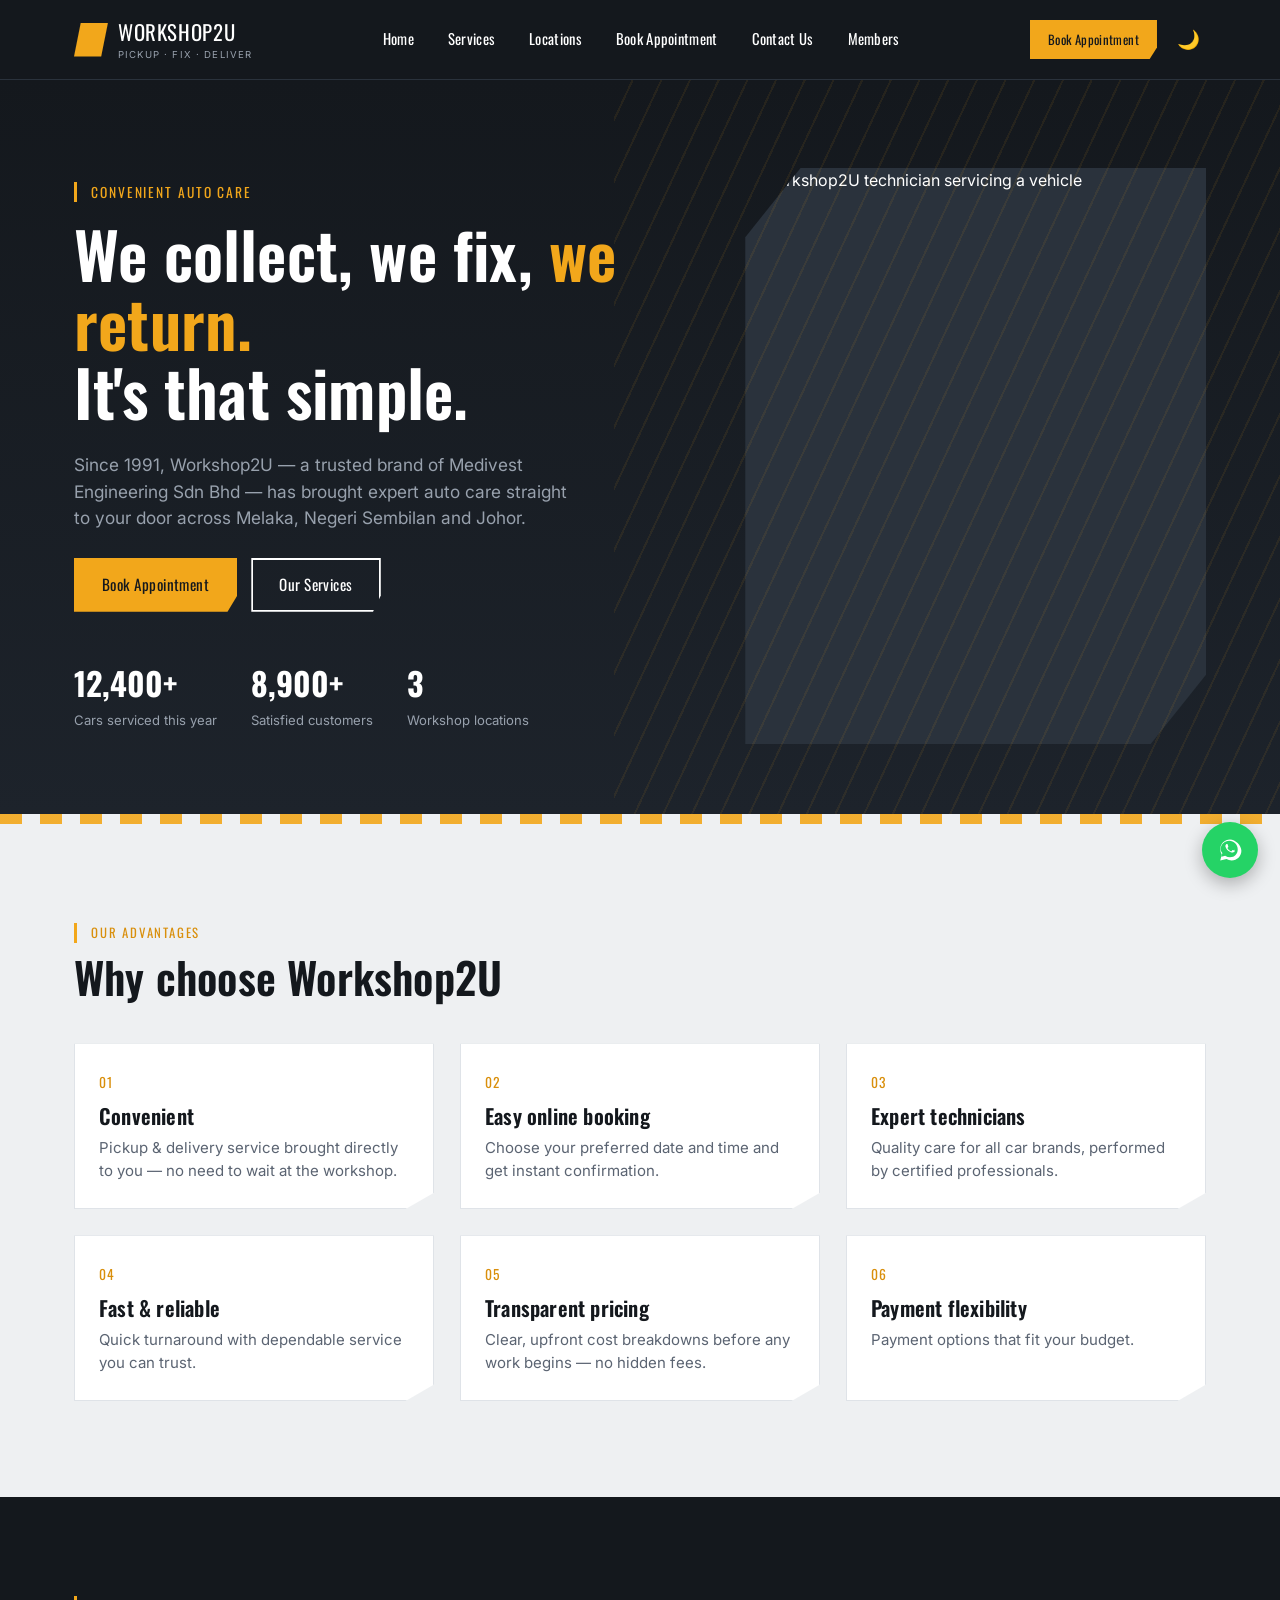
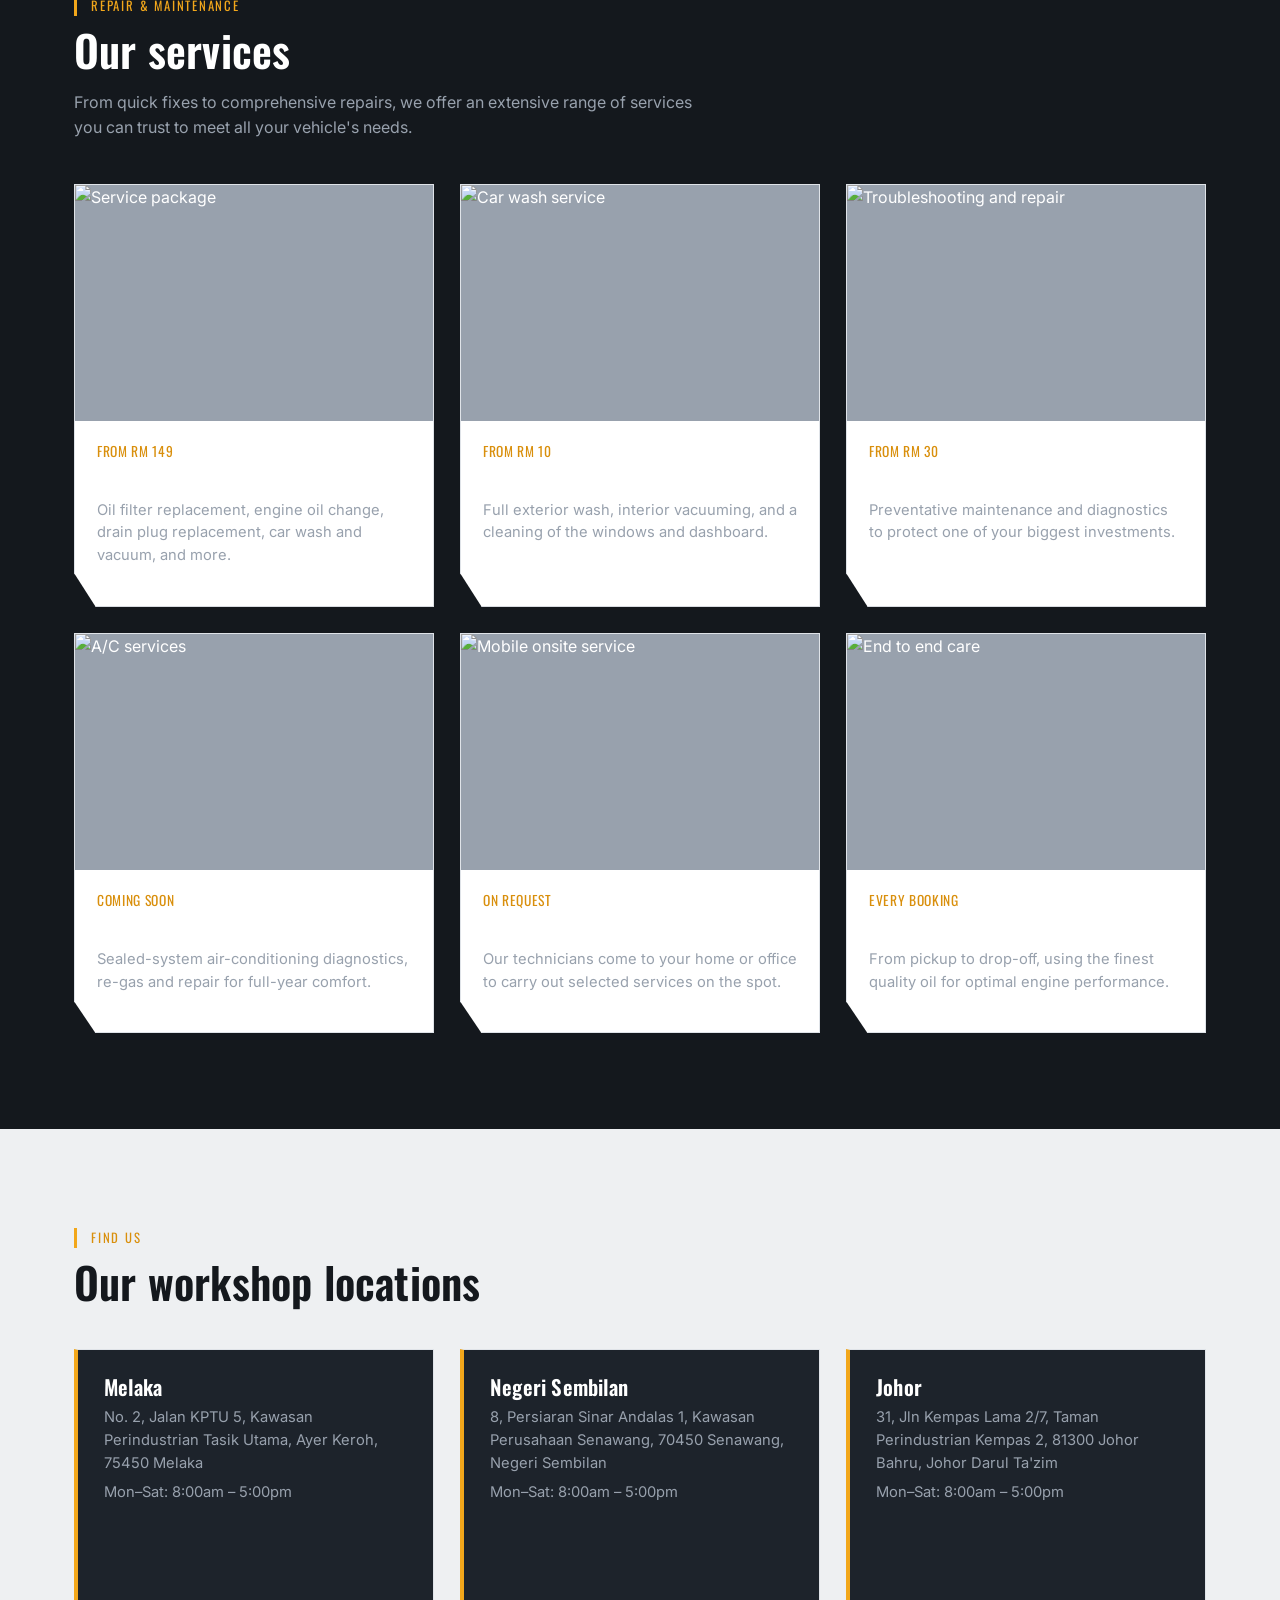
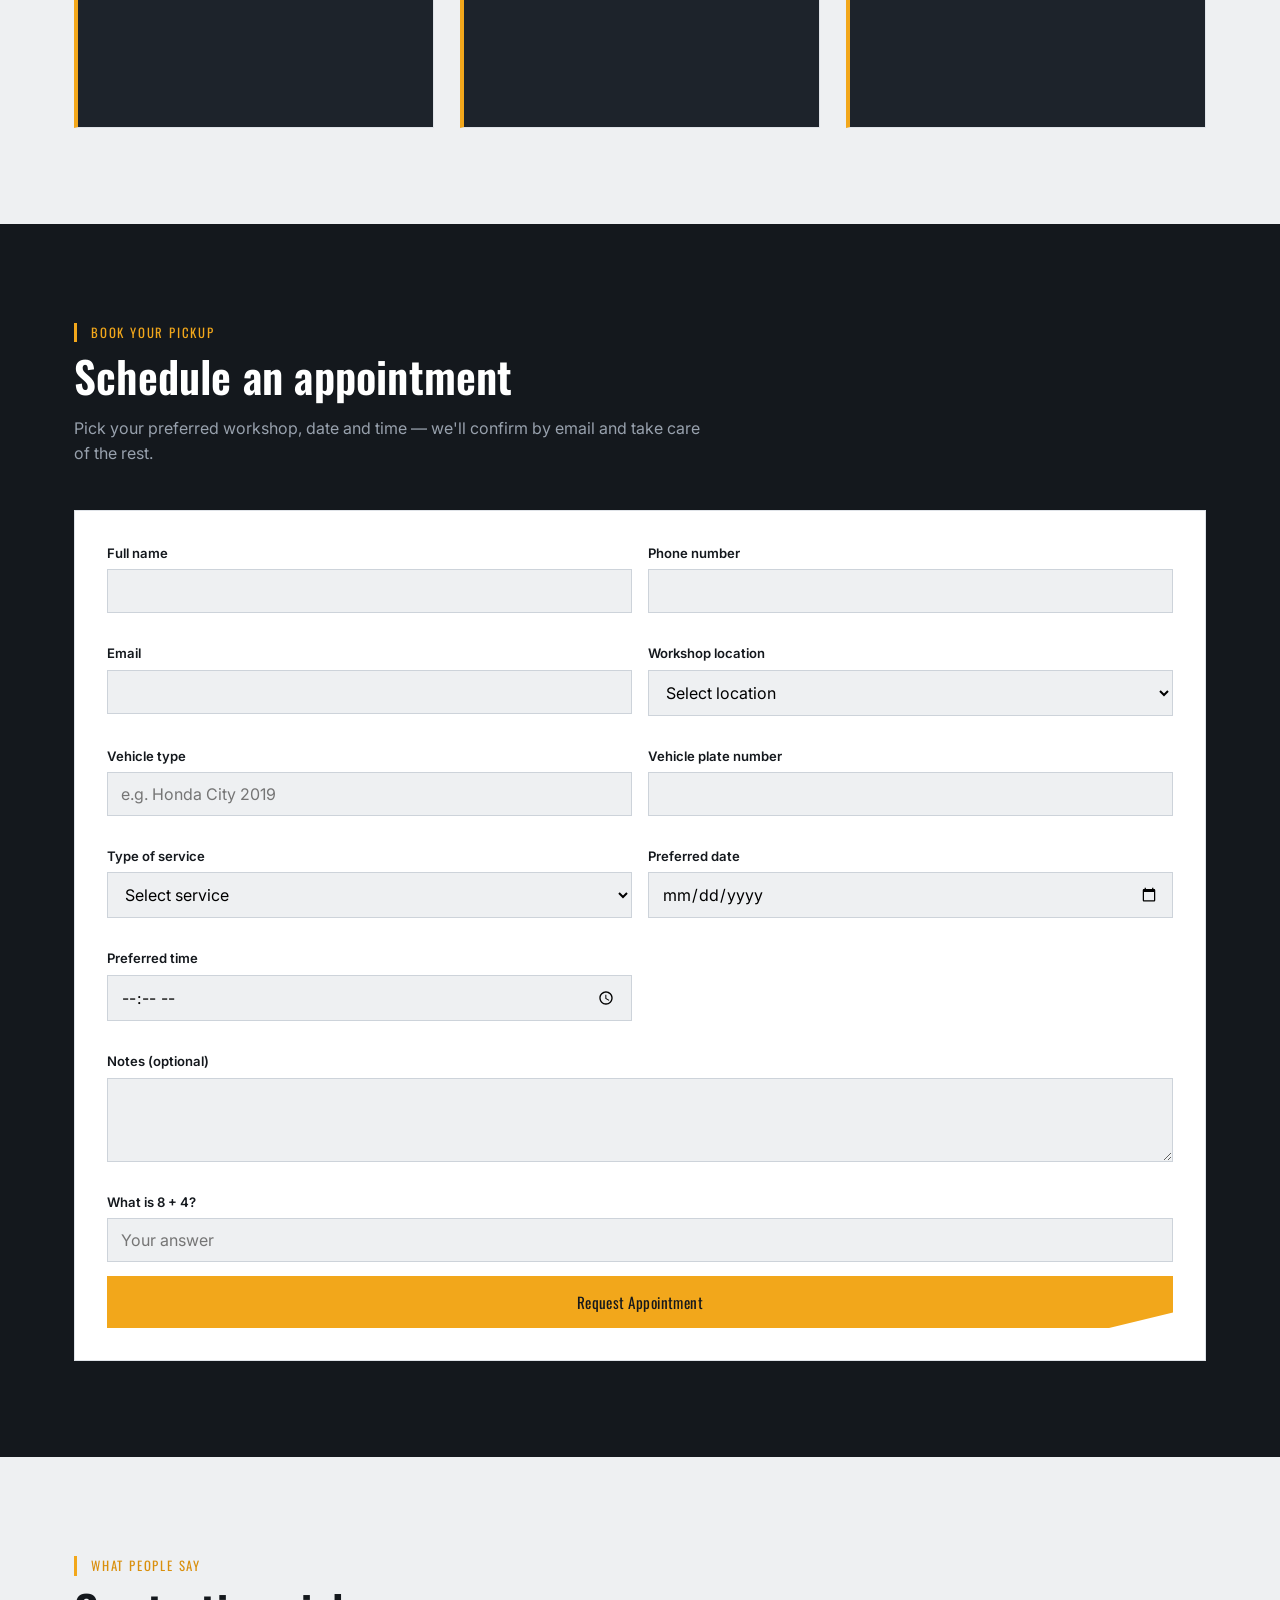
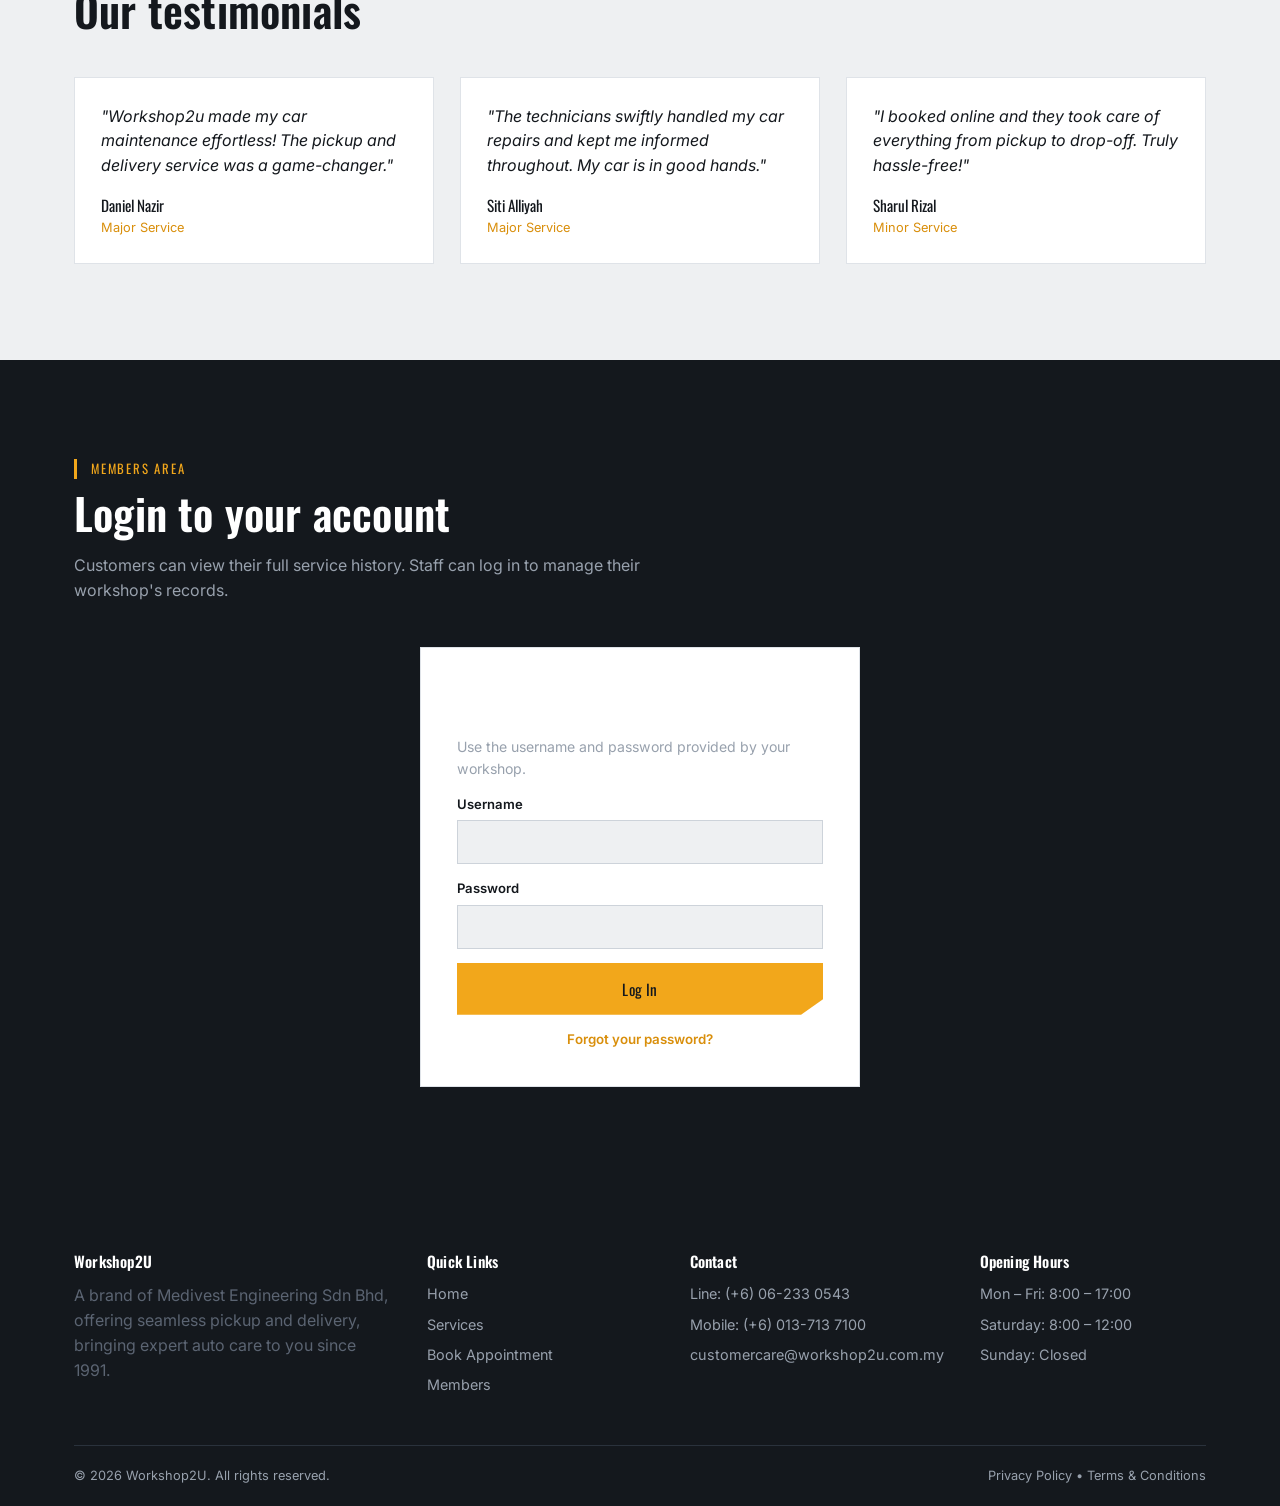
==== commit 0afee35f: "Add files via upload" ====
--- a/index.html
+++ b/index.html
@@ -1,5 +1,5 @@
 <!DOCTYPE html>
-<html lang="en">
+<html lang="en" data-theme="dark">
 <head>
 <meta charset="UTF-8">
 <meta name="viewport" content="width=device-width, initial-scale=1">
@@ -38,6 +38,7 @@
     </ul>
     <div class="nav-cta">
       <a href="#booking" class="btn btn-amber btn-small">Book Appointment</a>
+      <button class="theme-toggle" id="themeToggle" aria-label="Toggle bright/dark mode" title="Toggle bright/dark mode">🌙</button>
       <button class="nav-toggle" id="navToggle" aria-label="Toggle menu">&#9776;</button>
     </div>
   </nav>
@@ -425,10 +426,11 @@
             <div class="field"><label for="asUsername">Username</label><input id="asUsername" required></div>
             <div class="field"><label for="asPassword">Temporary password</label><input id="asPassword" required></div>
             <div class="field"><label for="asName">Full name</label><input id="asName" required></div>
+            <div class="field"><label for="asEmail">Email (optional — needed for login codes)</label><input id="asEmail" type="email"></div>
             <div class="field"><label for="asRole">Role</label><select id="asRole" required><option value="admin">Admin</option><option value="manager">Manager</option><option value="webmaster">Webmaster</option></select></div>
             <div class="field"><label for="asWorkshop">Workshop (admin only)</label><select id="asWorkshop"><option value="All">All / N/A</option><option>Melaka</option><option>Negeri Sembilan</option><option>Johor</option></select></div>
           </div>
-          <p class="form-note">Give staff accounts a real email address so their one-time login codes (2FA) can be delivered.</p>
+          <p class="form-note">Email is optional at creation. Without it, this account will log in directly (no OTP code) until you add an email later in the "Credentials" tab of the Google Sheet — after that, logins for this account will require the emailed code.</p>
           <button class="btn btn-amber" type="submit">Create Staff Account</button>
           <div class="form-msg" id="addStaffMsg"></div>
         </form>
--- a/style.css
+++ b/style.css
@@ -21,6 +21,16 @@
   --ok-600:#2f8f5b;
   --err-600:#c94a3d;
 
+  /* --- Theme tokens (flip with [data-theme="light"]) — used only by the
+     header, hero, footer, ".section--dark" bands and location cards, since
+     everything else on the page is already a bright/white surface. --- */
+  --inverse-bg:var(--graphite-900);
+  --inverse-bg-alt:var(--graphite-800);
+  --inverse-bg-elev:var(--graphite-700);
+  --inverse-text:var(--paper-000);
+  --inverse-text-muted:var(--steel-300);
+  --overlay-soft:rgba(255,255,255,.08);
+
   /* --- Type --- */
   --font-display:'Oswald', 'Arial Narrow', sans-serif;
   --font-body:'Inter', -apple-system, BlinkMacSystemFont, 'Segoe UI', sans-serif;
@@ -29,6 +39,17 @@
   --maxw:1180px;
   --radius-cut:14px; /* used only as a clip-path size, not border-radius */
   --gap-section:96px;
+}
+
+/* Bright / light theme — overrides just the tokens above. Applied via
+   <html data-theme="light">, toggled by #themeToggle in script.js. */
+[data-theme="light"]{
+  --inverse-bg:var(--paper-100);
+  --inverse-bg-alt:var(--paper-000);
+  --inverse-bg-elev:#e3e6ea;
+  --inverse-text:var(--graphite-900);
+  --inverse-text-muted:var(--steel-500);
+  --overlay-soft:rgba(20,24,29,.06);
 }
 
 *,*::before,*::after{ box-sizing:border-box; }
@@ -63,9 +84,9 @@
 
 .section{ padding:var(--gap-section) 0; }
 .section--tight{ padding:56px 0; }
-.section--dark{ background:var(--graphite-900); color:var(--paper-100); }
-.section--dark p{ color:var(--steel-300); }
-.section--dark h2,.section--dark h3{ color:var(--paper-000); }
+.section--dark{ background:var(--inverse-bg); color:var(--inverse-text); }
+.section--dark p{ color:var(--inverse-text-muted); }
+.section--dark h2,.section--dark h3{ color:var(--inverse-text); }
 
 .section-head{ max-width:640px; margin-bottom:44px; }
 .section-head .kicker{
@@ -97,8 +118,8 @@
 .btn:active{ transform:translateY(1px); }
 .btn-amber{ background:var(--amber-500); color:var(--graphite-900); }
 .btn-amber:hover{ background:var(--amber-glow); }
-.btn-outline{ background:transparent; border-color:currentColor; color:var(--paper-000); }
-.btn-outline:hover{ background:rgba(255,255,255,.08); }
+.btn-outline{ background:transparent; border-color:currentColor; color:var(--inverse-text); }
+.btn-outline:hover{ background:var(--overlay-soft); }
 .btn-ghost{ background:transparent; color:var(--graphite-900); border-color:var(--graphite-900); }
 .btn-ghost:hover{ background:var(--graphite-900); color:var(--paper-000); }
 .btn-block{ width:100%; justify-content:center; }
@@ -108,8 +129,8 @@
 /* --- Header / Nav --- */
 .site-header{
   position:sticky; top:0; z-index:500;
-  background:var(--graphite-900);
-  border-bottom:1px solid var(--graphite-700);
+  background:var(--inverse-bg);
+  border-bottom:1px solid var(--inverse-bg-elev);
 }
 .nav{
   display:flex; align-items:center; justify-content:space-between;
@@ -118,7 +139,7 @@
 .brand{
   display:flex; align-items:center; gap:10px;
   font-family:var(--font-display);
-  color:var(--paper-000);
+  color:var(--inverse-text);
   font-size:1.3rem; letter-spacing:.03em;
 }
 .brand-mark{
@@ -126,19 +147,23 @@
   clip-path:polygon(20% 0,100% 0,80% 100%,0 100%);
   flex:none;
 }
-.brand small{ display:block; font-family:var(--font-body); font-size:.6rem; color:var(--steel-300); letter-spacing:.12em; }
+.brand small{ display:block; font-family:var(--font-body); font-size:.6rem; color:var(--inverse-text-muted); letter-spacing:.12em; }
 
 .nav-links{ display:flex; align-items:center; gap:30px; }
 .nav-links a{
   font-family:var(--font-display);
   font-size:.92rem; letter-spacing:.02em;
-  color:var(--paper-100);
+  color:var(--inverse-text);
   padding:6px 2px; border-bottom:2px solid transparent;
 }
 .nav-links a:hover, .nav-links a.active{ border-color:var(--amber-500); color:var(--amber-500); }
 .nav-cta{ display:flex; align-items:center; gap:14px; }
+.theme-toggle{
+  background:none; border:none; color:var(--inverse-text);
+  font-size:1.15rem; line-height:1; padding:6px; display:flex; align-items:center;
+}
 .nav-toggle{
-  display:none; background:none; border:none; color:var(--paper-000);
+  display:none; background:none; border:none; color:var(--inverse-text);
   font-size:1.6rem; line-height:1;
 }
 
@@ -147,19 +172,19 @@
   .nav-links{
     position:absolute; top:100%; left:0; right:0;
     flex-direction:column; align-items:flex-start; gap:0;
-    background:var(--graphite-900);
+    background:var(--inverse-bg);
     max-height:0; overflow:hidden; transition:max-height .25s ease;
-    border-bottom:1px solid var(--graphite-700);
+    border-bottom:1px solid var(--inverse-bg-elev);
   }
   .nav-links.open{ max-height:420px; }
-  .nav-links a{ padding:14px 24px; width:100%; border-bottom:1px solid var(--graphite-800); }
+  .nav-links a{ padding:14px 24px; width:100%; border-bottom:1px solid var(--inverse-bg-elev); }
 }
 
 /* --- Hero --- */
 .hero{
   position:relative;
-  background:linear-gradient(180deg,var(--graphite-900) 0%,var(--graphite-800) 100%);
-  color:var(--paper-000);
+  background:linear-gradient(180deg,var(--inverse-bg) 0%,var(--inverse-bg-alt) 100%);
+  color:var(--inverse-text);
   overflow:hidden;
 }
 .hero::after{
@@ -178,15 +203,15 @@
 }
 .hero h1{ margin-top:14px; }
 .hero h1 .accent{ color:var(--amber-500); }
-.hero p.lead{ color:var(--steel-300); font-size:1.08rem; max-width:46ch; }
+.hero p.lead{ color:var(--inverse-text-muted); font-size:1.08rem; max-width:46ch; }
 .hero-actions{ display:flex; gap:14px; margin-top:26px; flex-wrap:wrap; }
 .hero-stats{ display:flex; gap:34px; margin-top:46px; }
-.hero-stats div strong{ display:block; font-family:var(--font-display); font-size:2rem; color:var(--paper-000); }
-.hero-stats div span{ font-size:.82rem; color:var(--steel-300); }
+.hero-stats div strong{ display:block; font-family:var(--font-display); font-size:2rem; color:var(--inverse-text); }
+.hero-stats div span{ font-size:.82rem; color:var(--inverse-text-muted); }
 .hero-media{
   position:relative; aspect-ratio:4/5;
   clip-path:polygon(12% 0,100% 0,100% 88%,88% 100%,0 100%,0 12%);
-  background:var(--graphite-700);
+  background:var(--inverse-bg-elev);
 }
 .hero-media img{ width:100%; height:100%; object-fit:cover; }
 
@@ -224,11 +249,11 @@
 
 /* --- Locations --- */
 .loc-card{
-  background:var(--graphite-800); color:var(--paper-100);
-  padding:26px; border-left:4px solid var(--amber-500);
-}
-.loc-card h3{ color:var(--paper-000); }
-.loc-card p{ color:var(--steel-300); font-size:.92rem; margin-bottom:6px; }
+  background:var(--inverse-bg-alt); color:var(--inverse-text);
+  padding:26px; border:1px solid #dfe3e8; border-left:4px solid var(--amber-500);
+}
+.loc-card h3{ color:var(--inverse-text); }
+.loc-card p{ color:var(--inverse-text-muted); font-size:.92rem; margin-bottom:6px; }
 
 /* --- Booking form --- */
 .form-panel{
@@ -269,13 +294,13 @@
 .dash-topbar{
   display:flex; align-items:center; justify-content:space-between;
   flex-wrap:wrap; gap:12px; margin-bottom:28px;
-  padding-bottom:18px; border-bottom:2px solid var(--graphite-900);
+  padding-bottom:18px; border-bottom:2px solid var(--amber-500);
 }
 .dash-who strong{ font-family:var(--font-display); font-size:1.2rem; }
 .role-badge{
   display:inline-block; margin-left:8px; padding:3px 10px;
   font-size:.68rem; letter-spacing:.08em; font-family:var(--font-display);
-  background:var(--graphite-900); color:var(--amber-500);
+  background:var(--amber-500); color:var(--graphite-900);
 }
 .dash-tabs{ display:flex; gap:6px; flex-wrap:wrap; margin-bottom:22px; }
 .dash-tab{
@@ -315,14 +340,18 @@
 .loader{ font-family:var(--font-display); font-size:.85rem; color:var(--steel-500); padding:20px 0; }
 
 /* --- Footer --- */
-.site-footer{ background:var(--graphite-900); color:var(--steel-300); padding-top:70px; }
+.site-footer{ background:var(--inverse-bg); color:var(--inverse-text-muted); padding-top:70px; }
 .footer-grid{ display:grid; grid-template-columns:1.4fr 1fr 1fr 1fr; gap:36px; padding-bottom:40px; }
-.footer-grid h4{ color:var(--paper-000); font-size:.95rem; margin-bottom:14px; }
+.footer-grid h4{ color:var(--inverse-text); font-size:.95rem; margin-bottom:14px; }
 .footer-grid ul li{ margin-bottom:8px; font-size:.9rem; }
 .footer-grid a:hover{ color:var(--amber-500); }
 .footer-bottom{
-  border-top:1px solid var(--graphite-700); padding:20px 0; font-size:.8rem;
+  border-top:1px solid var(--inverse-bg-elev); padding:20px 0; font-size:.8rem;
   display:flex; justify-content:space-between; flex-wrap:wrap; gap:10px;
+}
+
+.site-header,.hero,.section--dark,.loc-card,.site-footer,.brand,.nav-links a,.nav-toggle,.btn-outline{
+  transition:background .2s ease, color .2s ease, border-color .2s ease;
 }
 
 @media (max-width:900px){
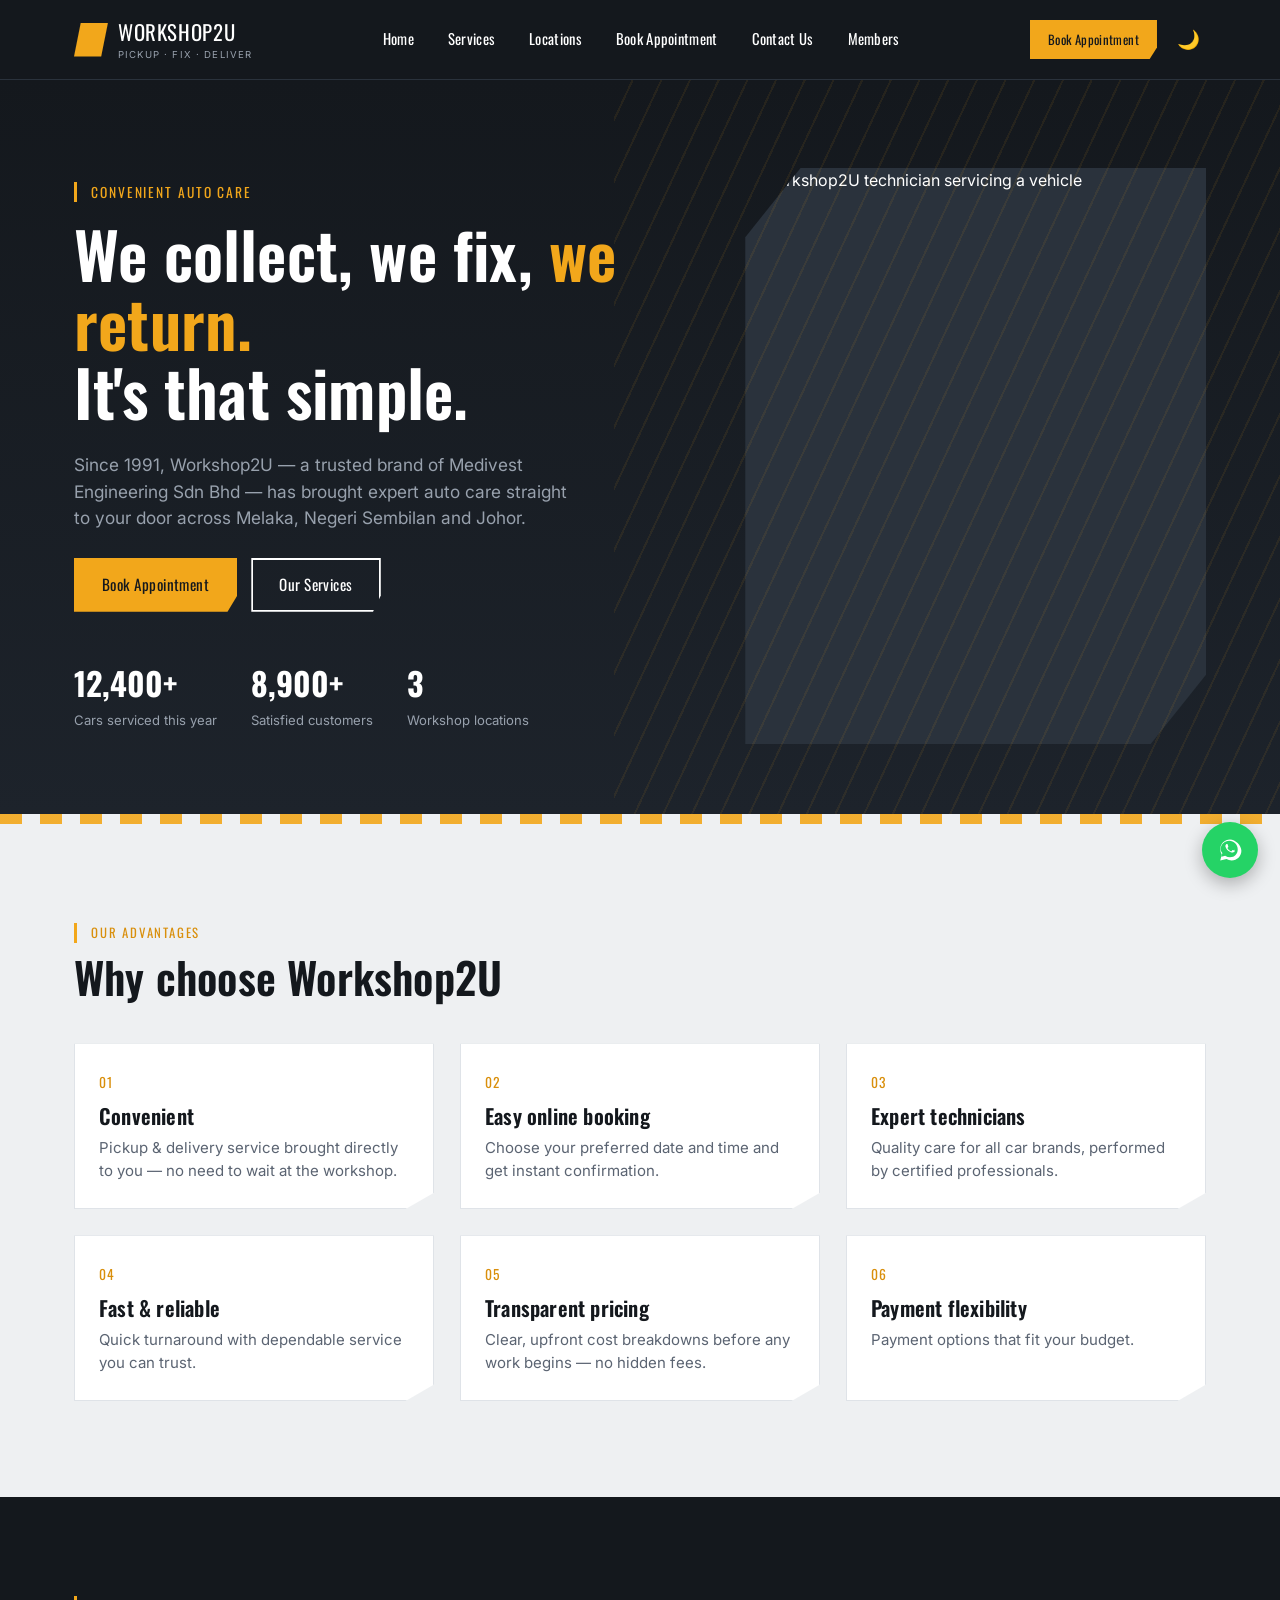
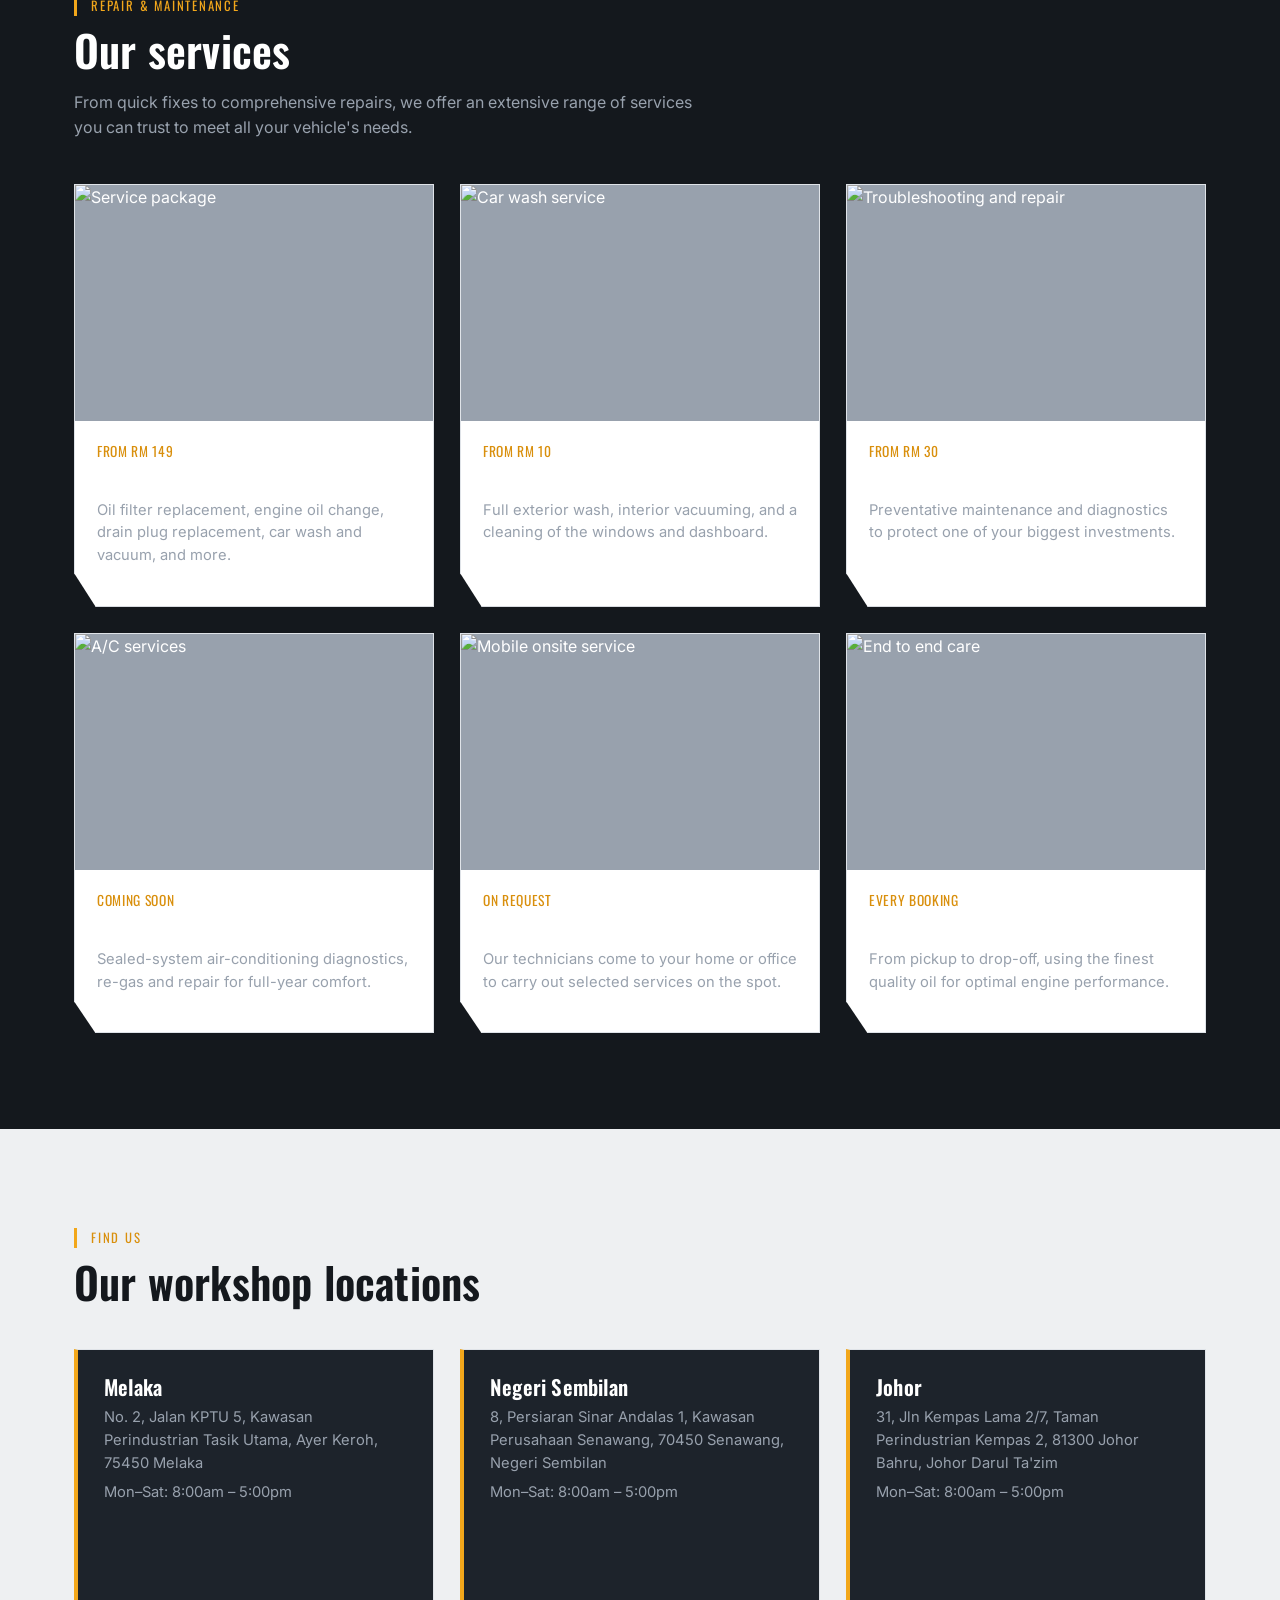
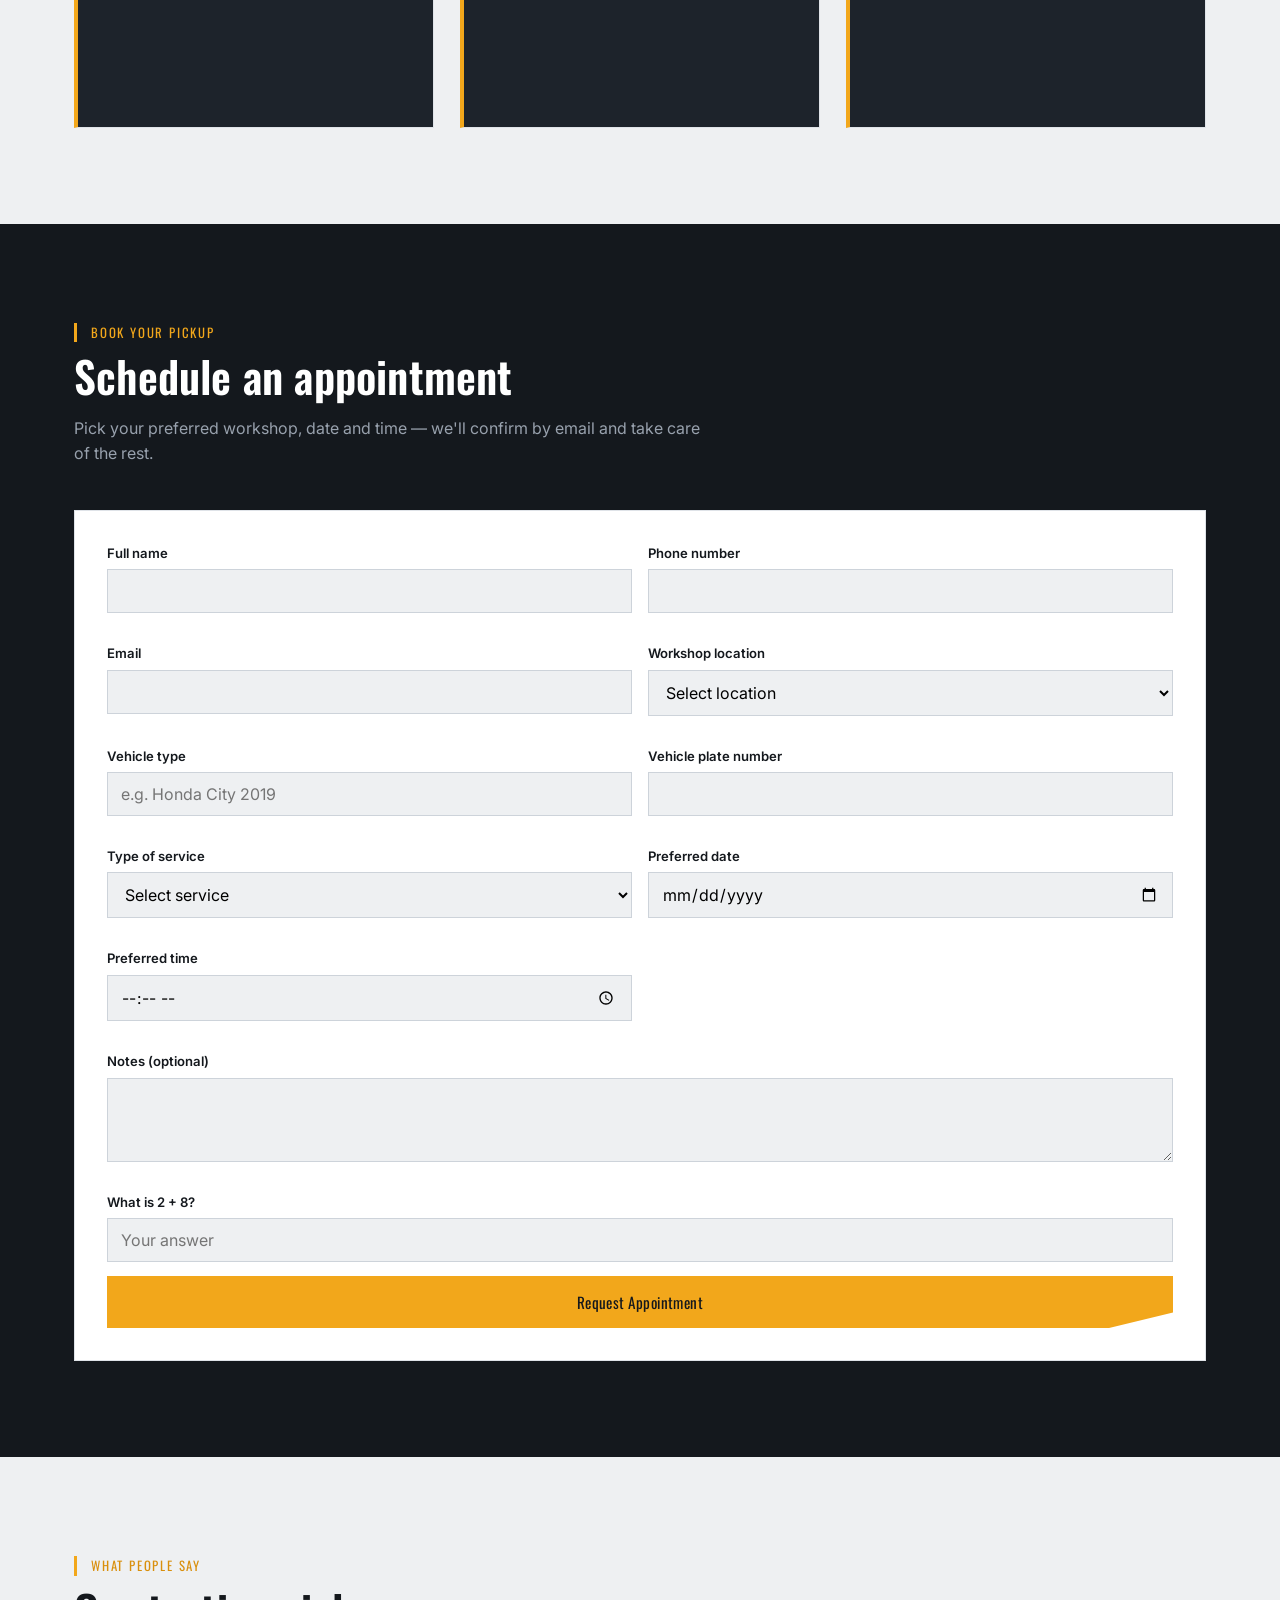
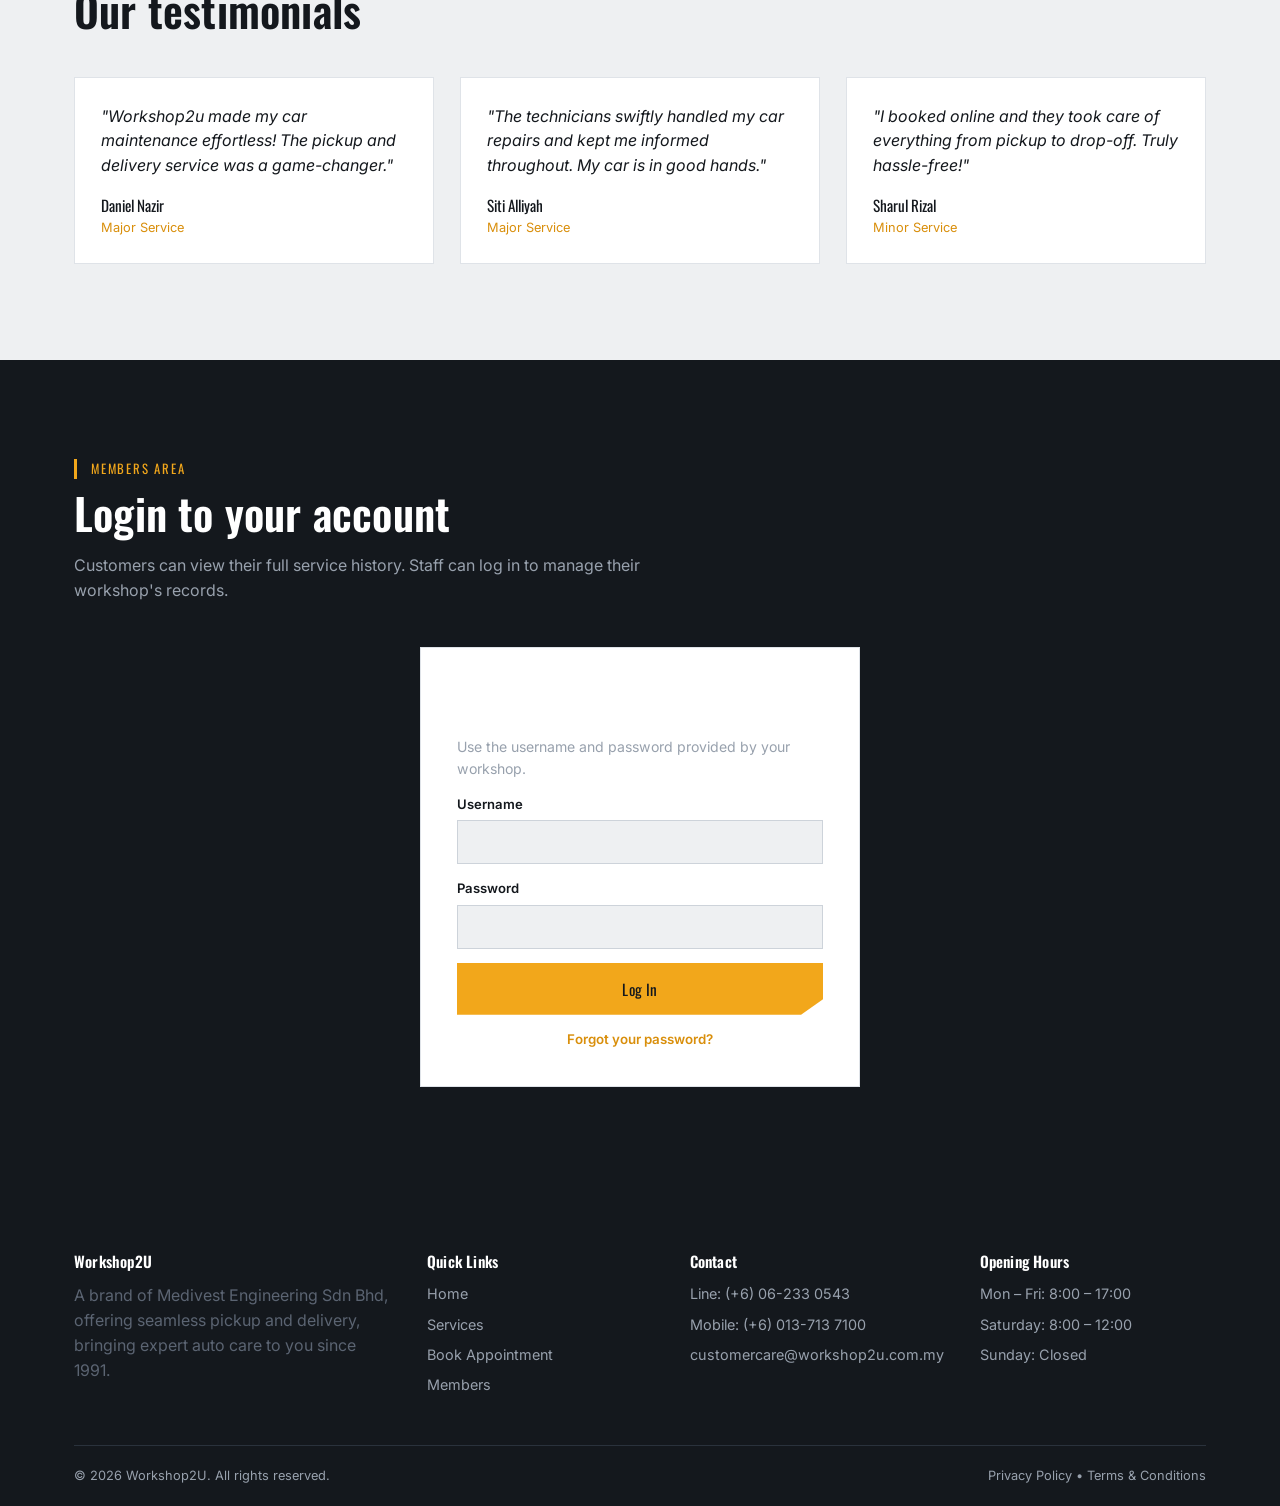
==== commit fa97db67: "Add files via upload" ====
--- a/index.html
+++ b/index.html
@@ -194,7 +194,7 @@
     </div>
 
     <!-- LOGIN -->
-    <div id="loginPanel" class="auth-shell">
+    <div id="loginPanel" class="auth-shell hidden">
       <h2>Sign in</h2>
       <p>Use the username and password provided by your workshop.</p>
       <form id="loginForm" novalidate>
@@ -205,6 +205,25 @@
       </form>
       <div class="auth-switch"><button id="showForgotPassword" type="button">Forgot your password?</button></div>
     </div>
+
+    <!-- Shown instead of the login form while we check for an existing
+         session, so returning visitors don't see a flash of the login
+         screen before landing back on their dashboard. -->
+    <div id="authChecking" class="auth-shell hidden">
+      <div class="spinner" aria-hidden="true"></div>
+      <p style="text-align:center">Checking your session…</p>
+    </div>
+    <script>
+      // Runs immediately as the page parses — decides synchronously whether
+      // to show the login form or the "checking session" placeholder, before
+      // script.js has even loaded, so there's no visible flash either way.
+      (function () {
+        var hasSession = false;
+        try { hasSession = !!localStorage.getItem("w2u_session"); } catch (e) {}
+        var el = document.getElementById(hasSession ? "authChecking" : "loginPanel");
+        if (el) el.classList.remove("hidden");
+      })();
+    </script>
 
     <!-- FEATURE 4: OTP verification step for staff logins -->
     <div id="otpPanel" class="auth-shell hidden">
@@ -318,6 +337,7 @@
         <button class="dash-tab" data-tab="staffAddMemberPanel">Add Member</button>
         <button class="dash-tab" data-tab="staffBookingsPanel">Bookings</button>
         <button class="dash-tab" data-tab="staffAnalyticsPanel">Analytics</button>
+        <button class="dash-tab" data-tab="staffReviewsPanel">Reviews</button>
         <button class="dash-tab hidden" data-tab="staffAccountsPanel" id="tabAccounts">Manage Staff Accounts</button>
         <button class="dash-tab hidden" data-tab="staffAuditLogPanel" id="tabAuditLog">Audit Log</button>
         <button class="dash-tab" data-tab="staffPasswordPanel">Change Password</button>
@@ -370,8 +390,8 @@
           <button class="btn btn-ghost btn-small" id="staffMembersRefresh">Refresh</button>
         </div>
         <div class="table-wrap">
-          <table><thead><tr><th>Username</th><th>Full Name</th><th>Address</th><th>Phone</th><th>Email</th><th>Home Workshop</th><th>Status</th></tr></thead>
-            <tbody id="staffMembersBody"><tr class="empty-row"><td colspan="7">Log in to see members.</td></tr></tbody></table>
+          <table><thead><tr><th>Username</th><th>Full Name</th><th>Address</th><th>Phone</th><th>Email</th><th>Home Workshop</th><th>Status</th><th>Action</th></tr></thead>
+            <tbody id="staffMembersBody"><tr class="empty-row"><td colspan="8">Log in to see members.</td></tr></tbody></table>
         </div>
       </div>
 
@@ -414,6 +434,23 @@
         <div class="chart-panel"><canvas id="analyticsChart" height="110"></canvas></div>
       </div>
 
+      <!-- FEATURE 8 (display): submitted customer reviews -->
+      <div class="dash-panel" id="staffReviewsPanel">
+        <div class="stat-row" style="grid-template-columns:repeat(2,1fr)">
+          <div class="stat-box"><strong id="revAvgRating">—</strong><span>Average rating</span></div>
+          <div class="stat-box"><strong id="revCount">0</strong><span>Reviews shown</span></div>
+        </div>
+        <div class="toolbar">
+          <div class="field"><label for="staffReviewWorkshopFilter">Workshop</label>
+            <select id="staffReviewWorkshopFilter"><option value="All">All Locations</option><option>Melaka</option><option>Negeri Sembilan</option><option>Johor</option></select></div>
+          <button class="btn btn-ghost btn-small" id="reviewsRefresh">Refresh</button>
+        </div>
+        <div class="table-wrap">
+          <table><thead><tr><th>Submitted</th><th>Workshop</th><th>Rating</th><th>Comment</th></tr></thead>
+            <tbody id="reviewsBody"><tr class="empty-row"><td colspan="4">Log in to see reviews.</td></tr></tbody></table>
+        </div>
+      </div>
+
       <!-- Manage staff accounts (webmaster only) -->
       <div class="dash-panel" id="staffAccountsPanel">
         <div class="table-wrap">
--- a/style.css
+++ b/style.css
@@ -418,7 +418,14 @@
 /* Feature 4 / 6 — small helper text under auth panels */
 .auth-shell p{ font-size:.88rem; }
 
-/* Print styles for the Export/Print (Feature 12) buttons */
+/* Feature: session-restore loading indicator */
+.spinner{
+  width:28px; height:28px; margin:0 auto 14px;
+  border:3px solid #dfe3e8; border-top-color:var(--amber-500);
+  border-radius:50%; animation:spin .8s linear infinite;
+}
+@keyframes spin{ to{ transform:rotate(360deg); } }
+
 @media print{
   .site-header, .hero, #why, #services, #locations, #booking, #testimonials,
   .site-footer, .whatsapp-float, .dash-topbar, .dash-tabs, .stat-row,
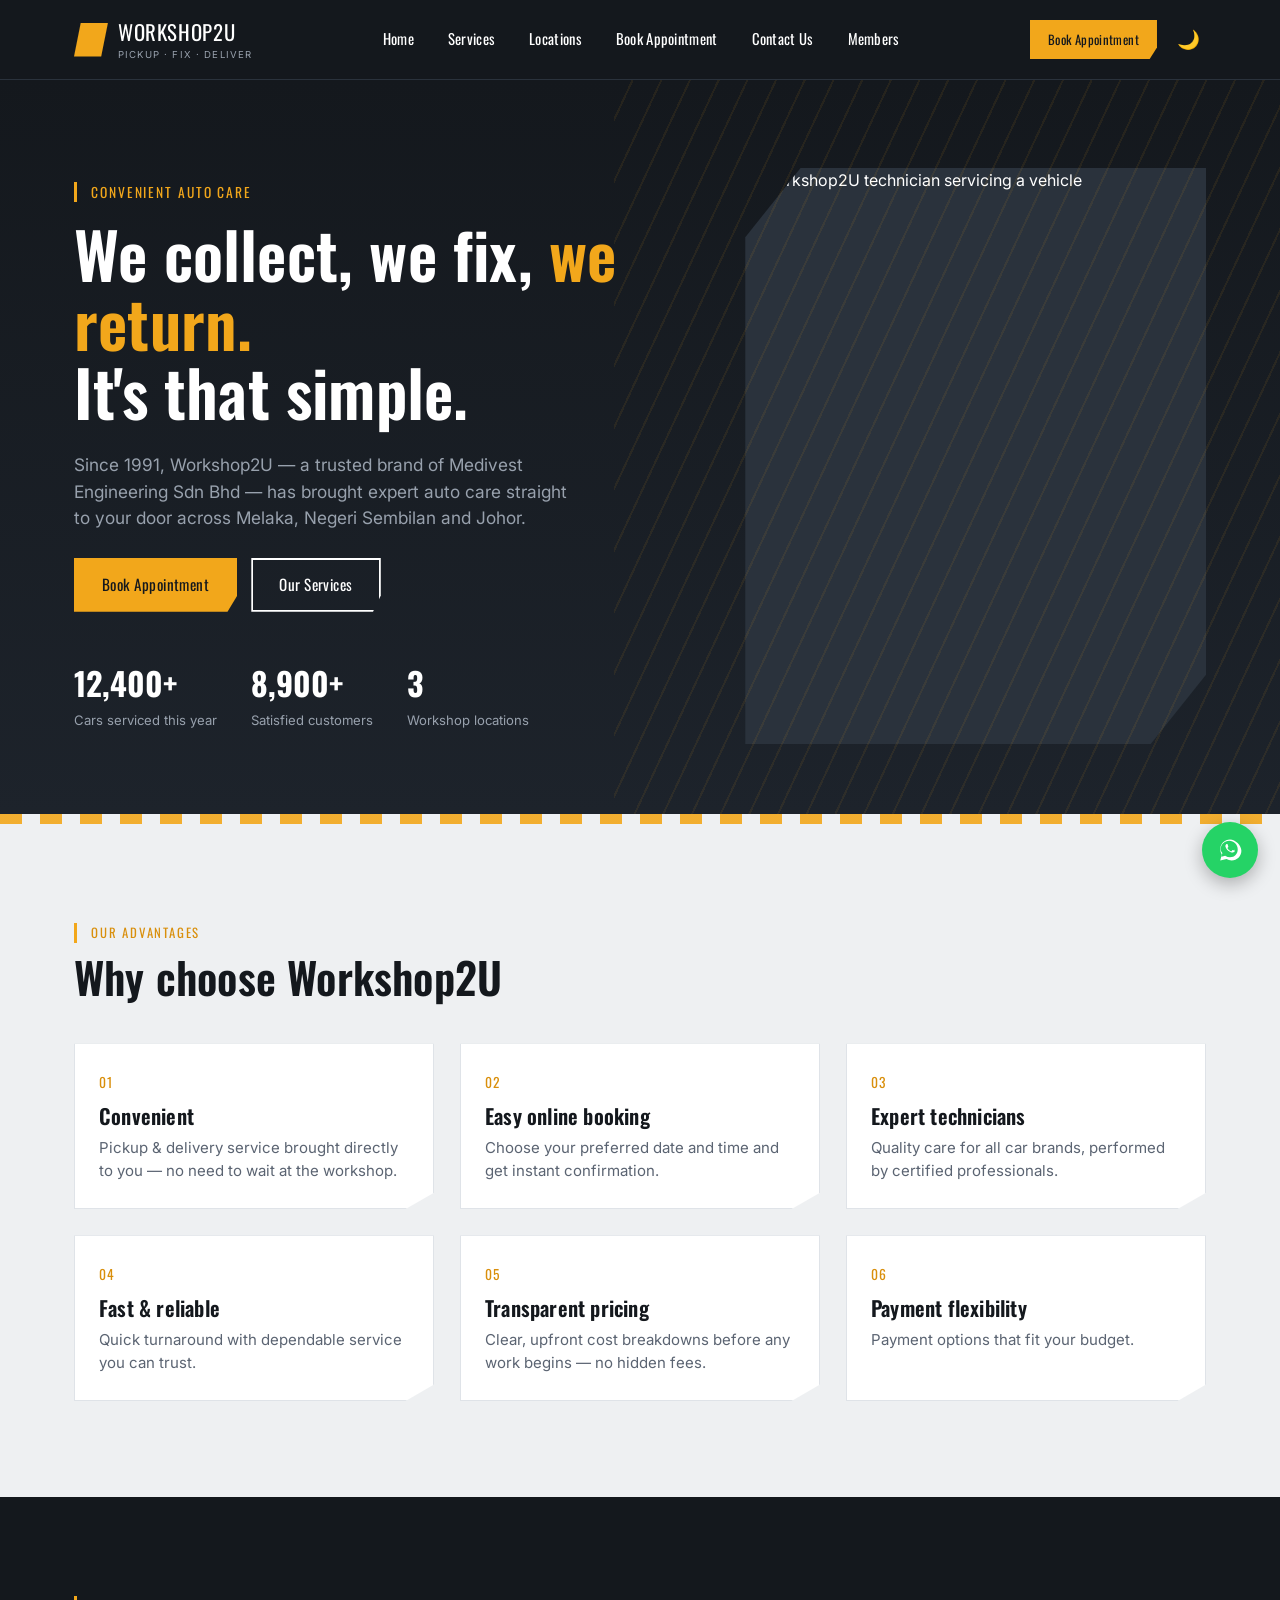
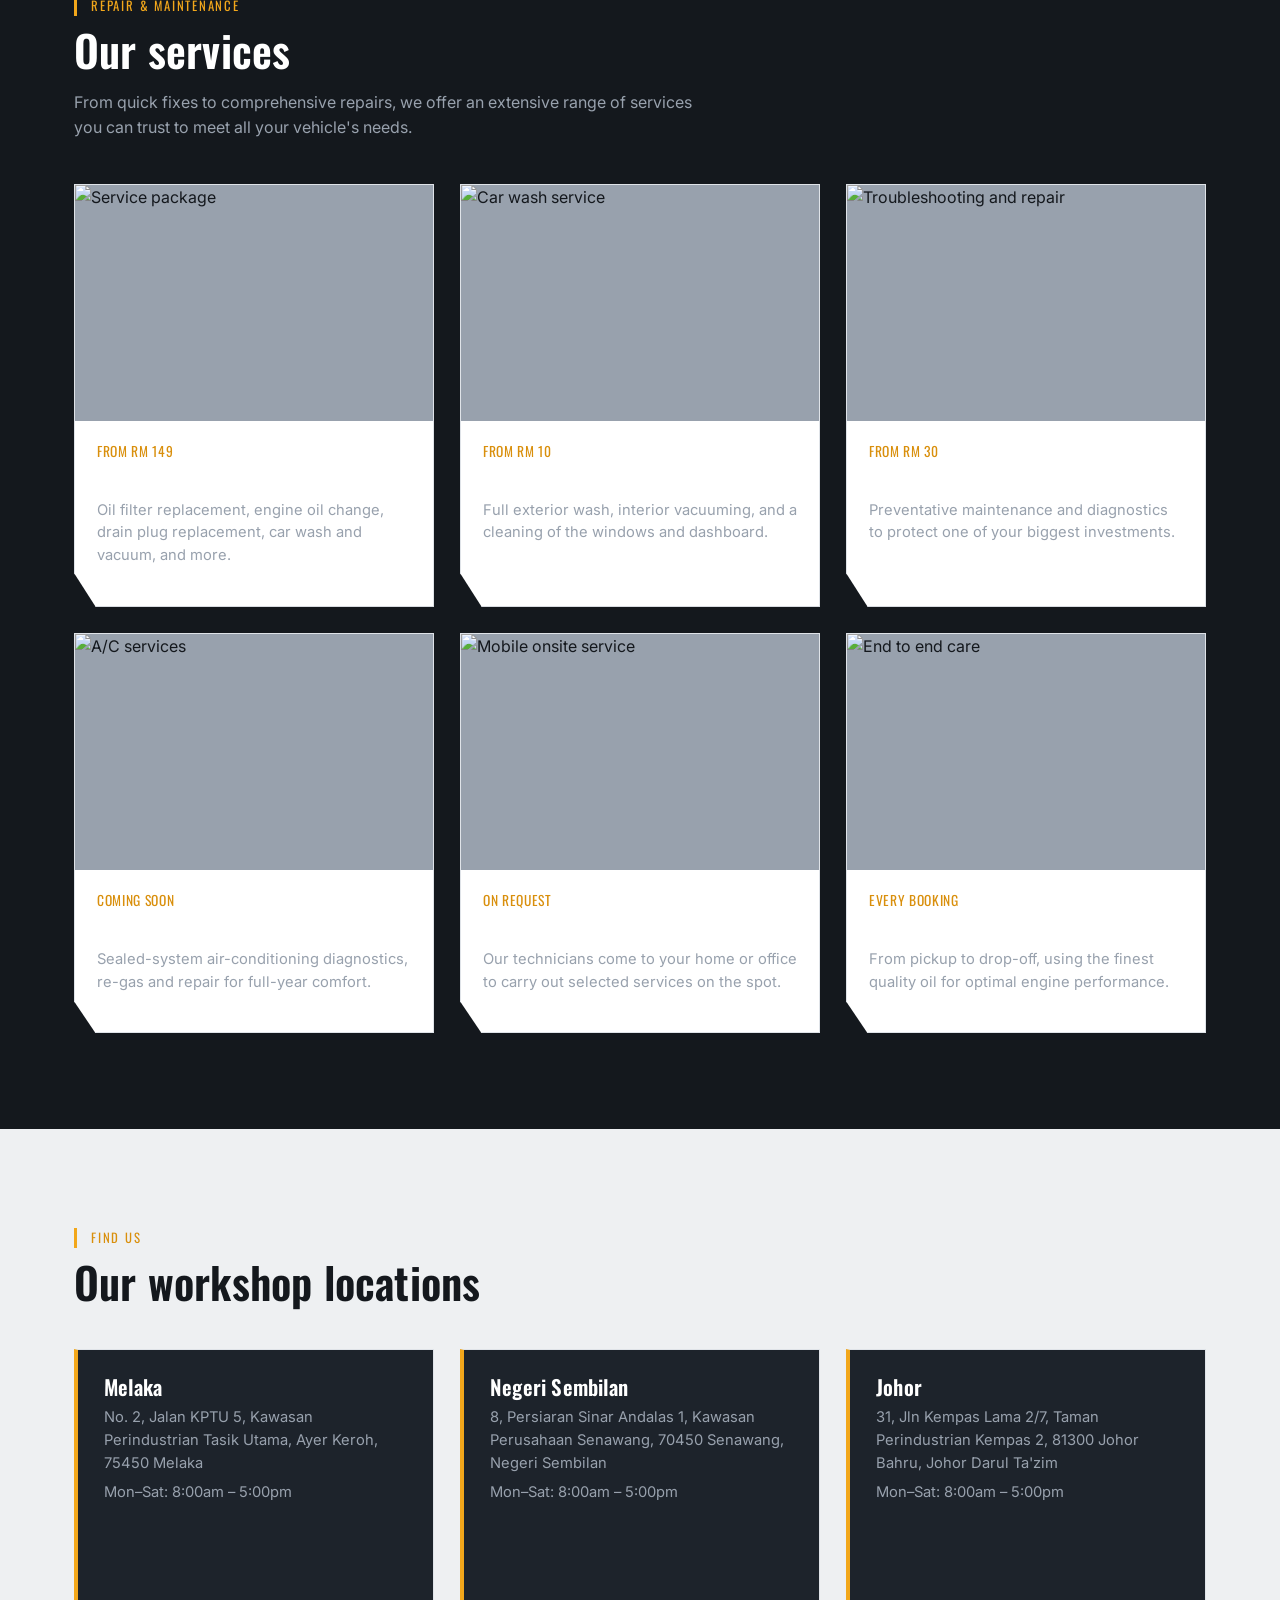
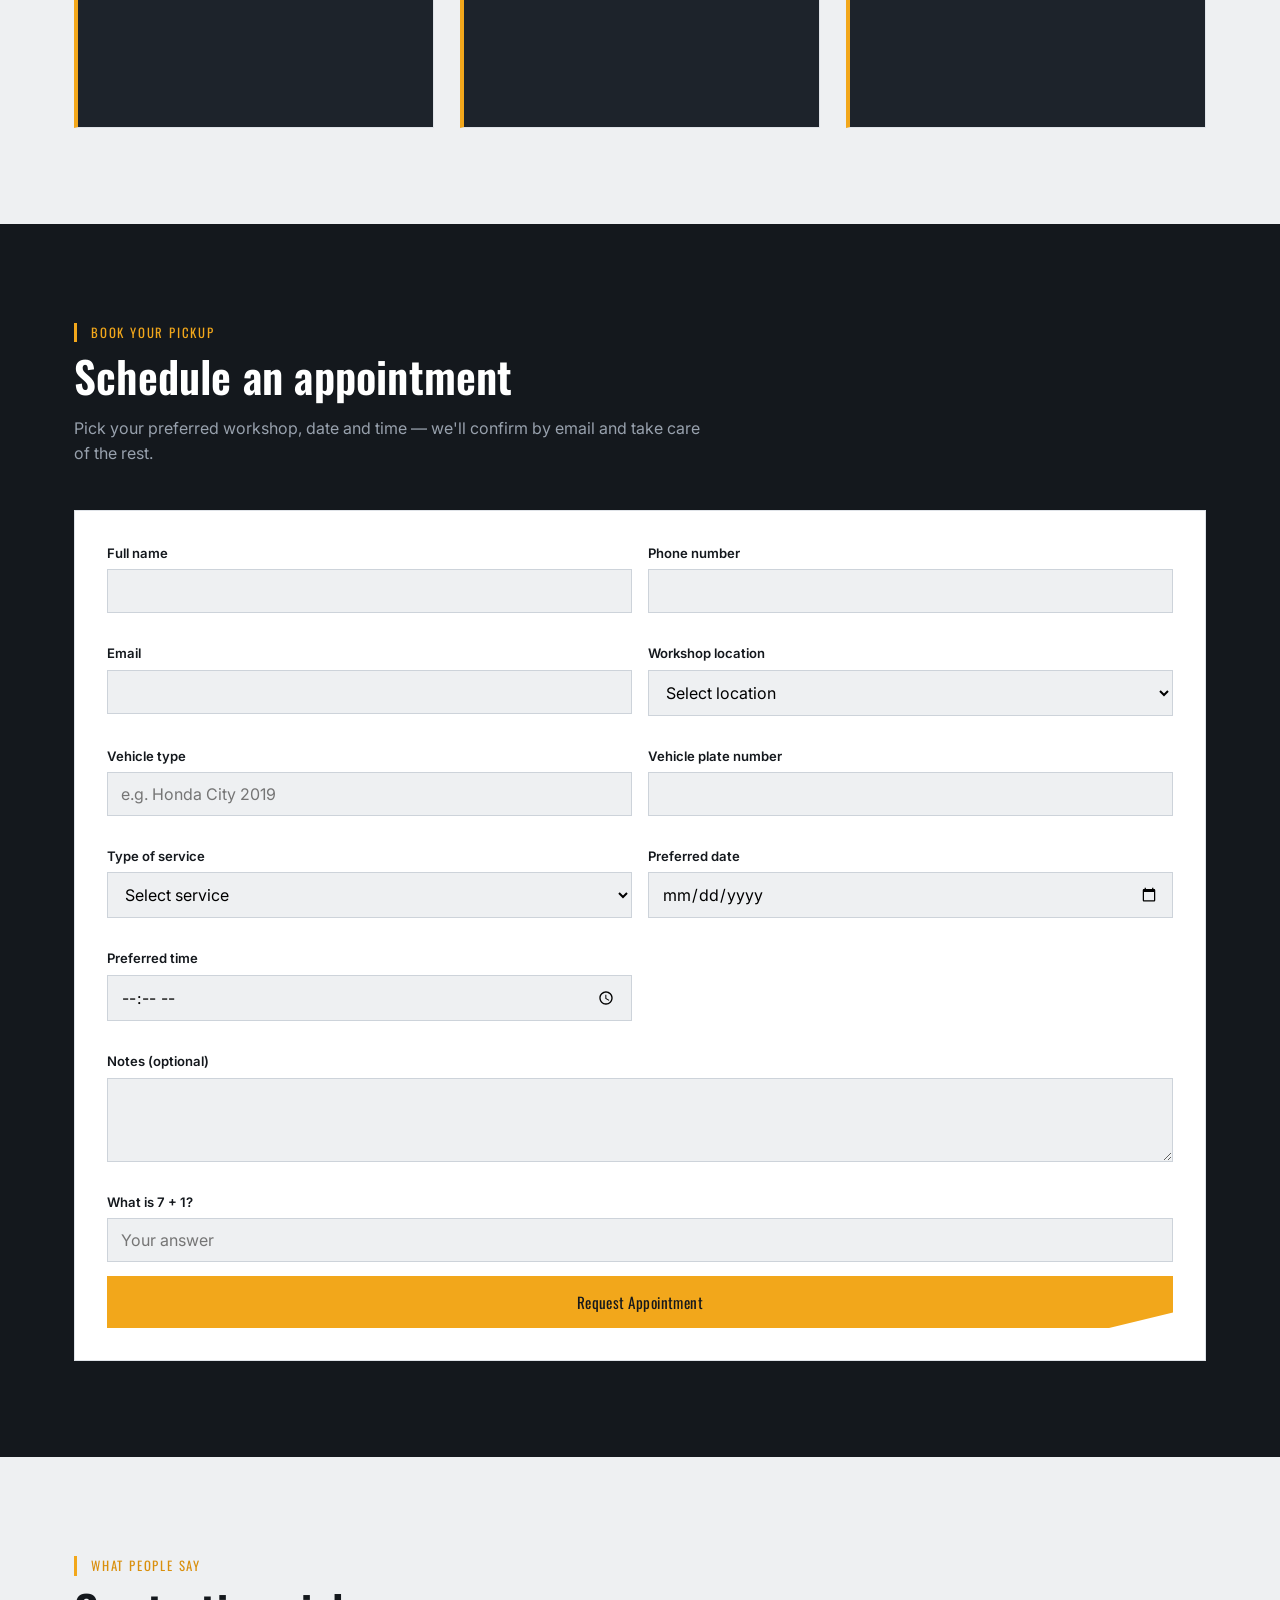
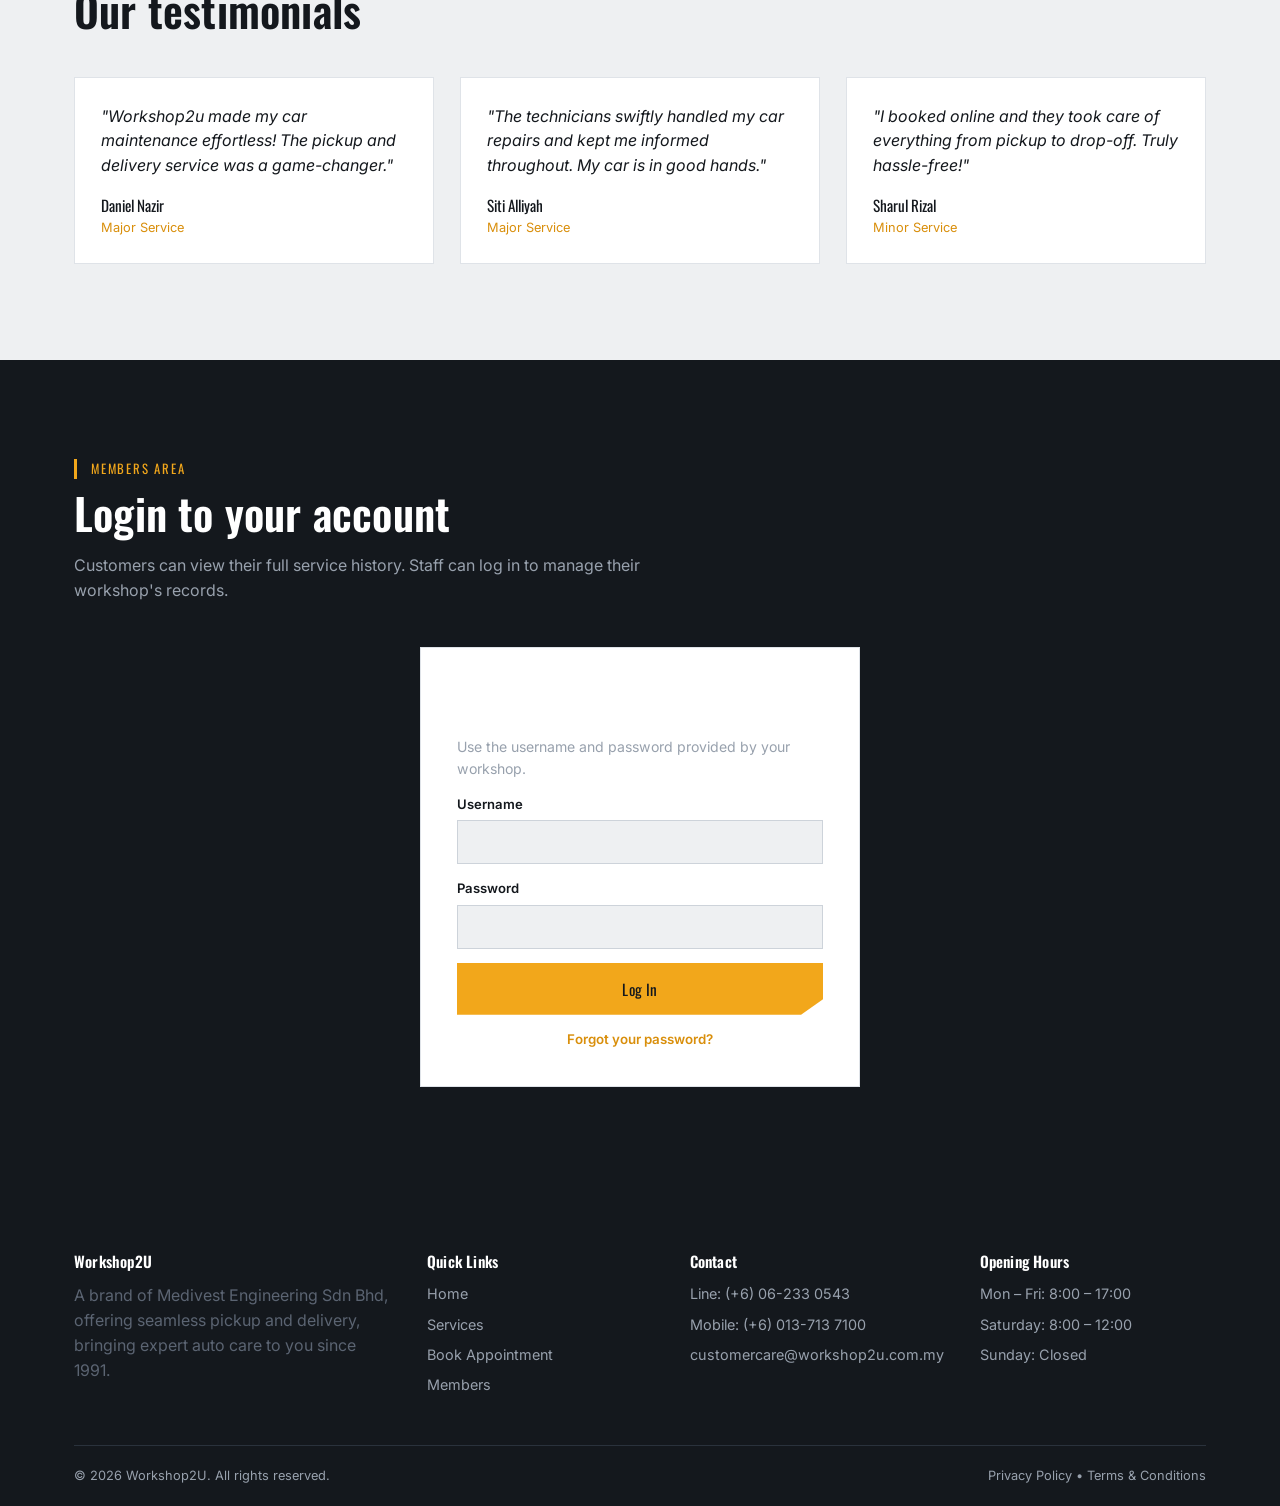
==== commit 101d0be9: "Add files via upload" ====
--- a/index.html
+++ b/index.html
@@ -212,6 +212,7 @@
     <div id="authChecking" class="auth-shell hidden">
       <div class="spinner" aria-hidden="true"></div>
       <p style="text-align:center">Checking your session…</p>
+      <div class="auth-switch"><button id="authCheckingSkip" type="button">Taking too long? Click here to start over</button></div>
     </div>
     <script>
       // Runs immediately as the page parses — decides synchronously whether
--- a/style.css
+++ b/style.css
@@ -222,6 +222,18 @@
   opacity:.9;
 }
 
+/* Fix: white "surface" cards (stat boxes, tables, forms, etc.) are always
+   white regardless of theme, but until now had no text color of their own —
+   they just inherited whatever color their surrounding section used. In
+   dark mode, ".section--dark" sets white text for readability against its
+   own dark background, which was also being inherited by any white card
+   sitting on top of it, making that card's text invisible (white-on-white).
+   Locking these to a fixed dark ink color fixes that in both themes. */
+.feature-card, .svc-card, .quote-card, .auth-shell, .form-panel,
+.stat-box, .table-wrap, .chart-panel, .modal-box, .dash-tab{
+  color:var(--graphite-900);
+}
+
 /* --- Why choose us --- */
 .grid-3{ display:grid; grid-template-columns:repeat(3,1fr); gap:26px; }
 .grid-2{ display:grid; grid-template-columns:repeat(2,1fr); gap:26px; }
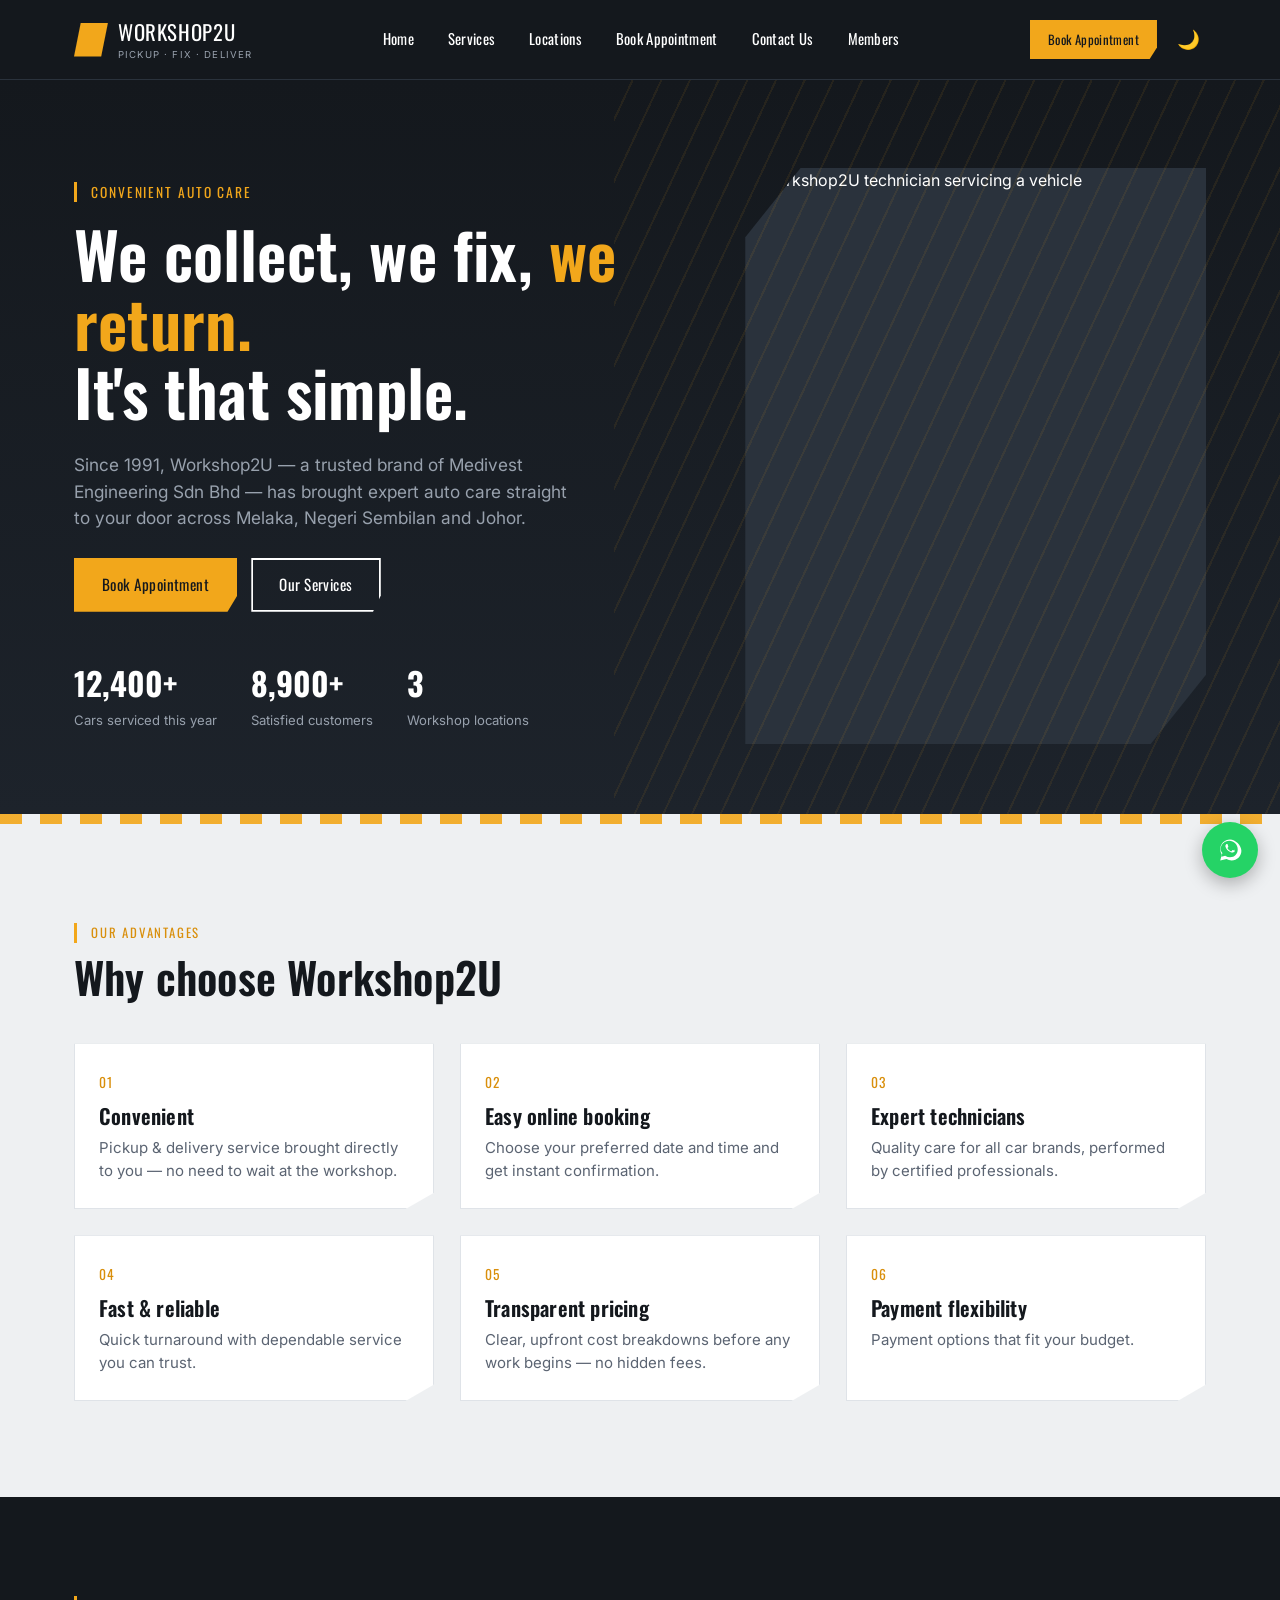
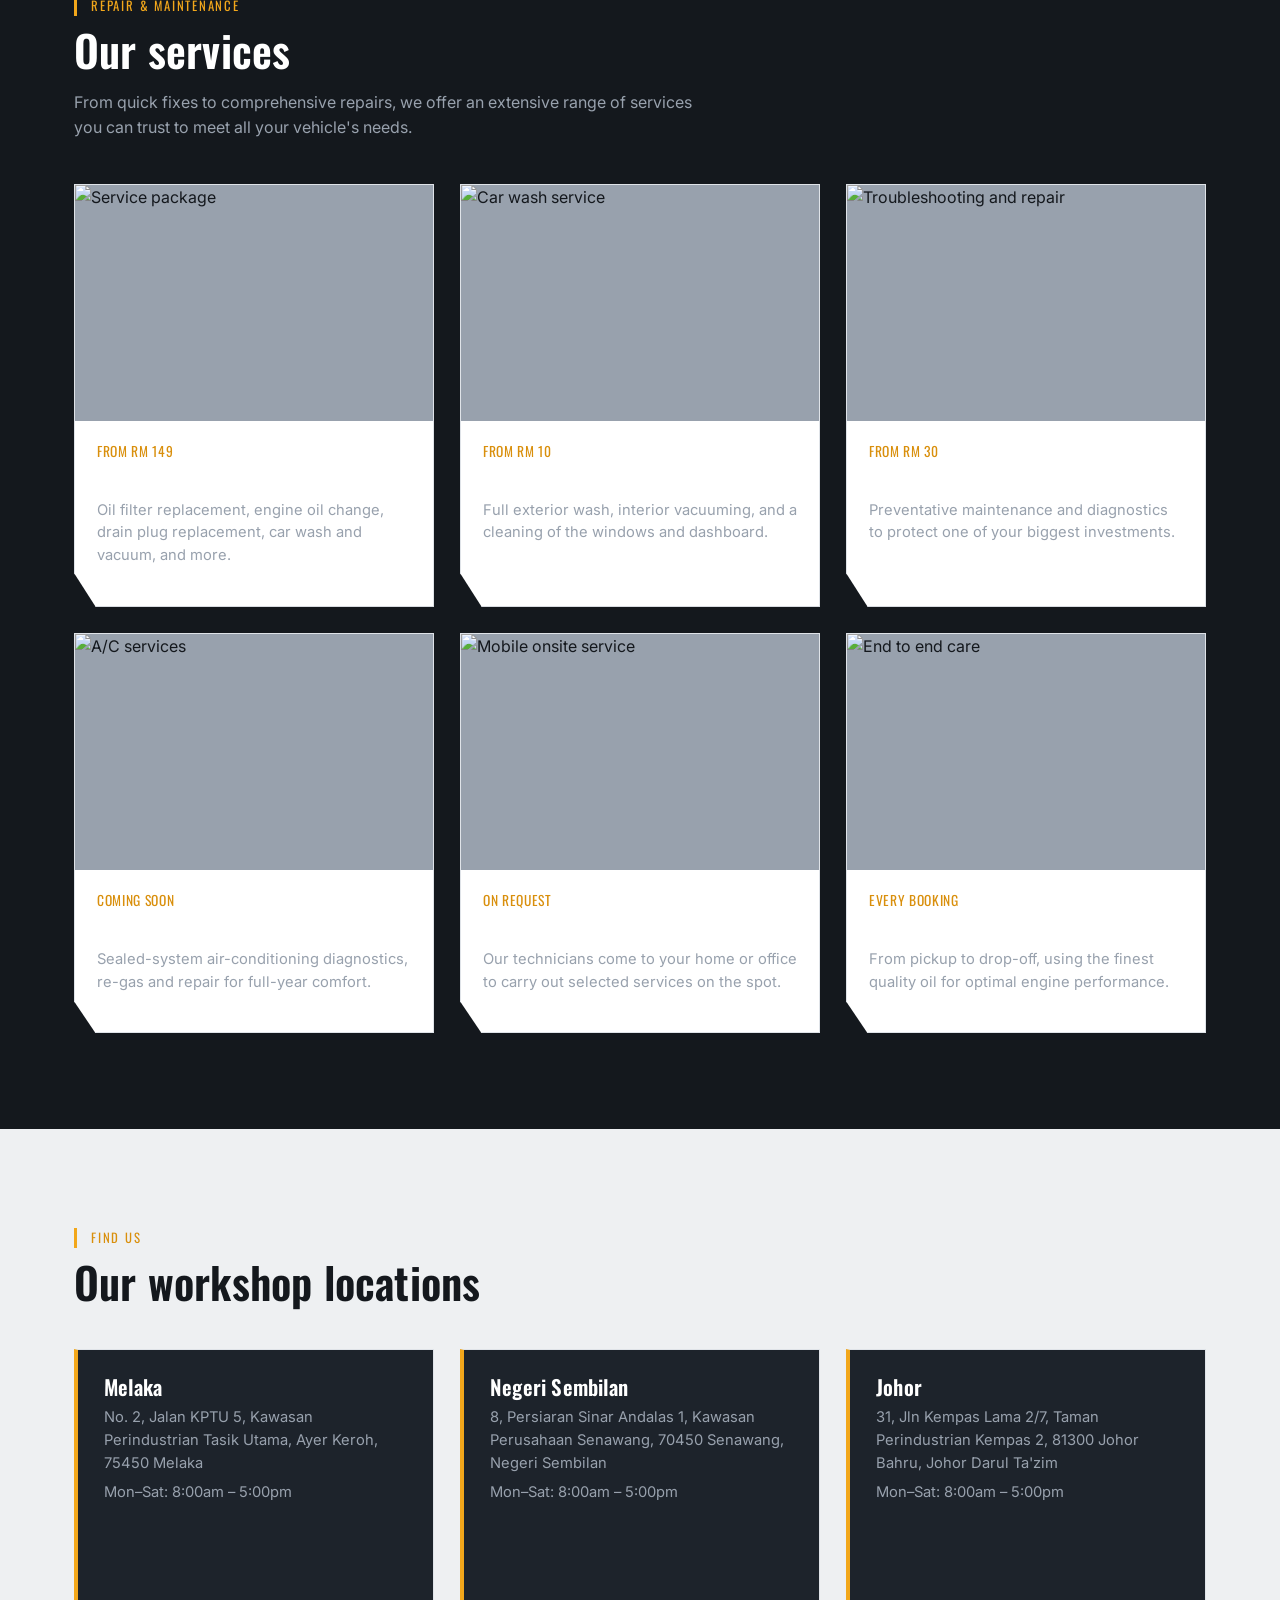
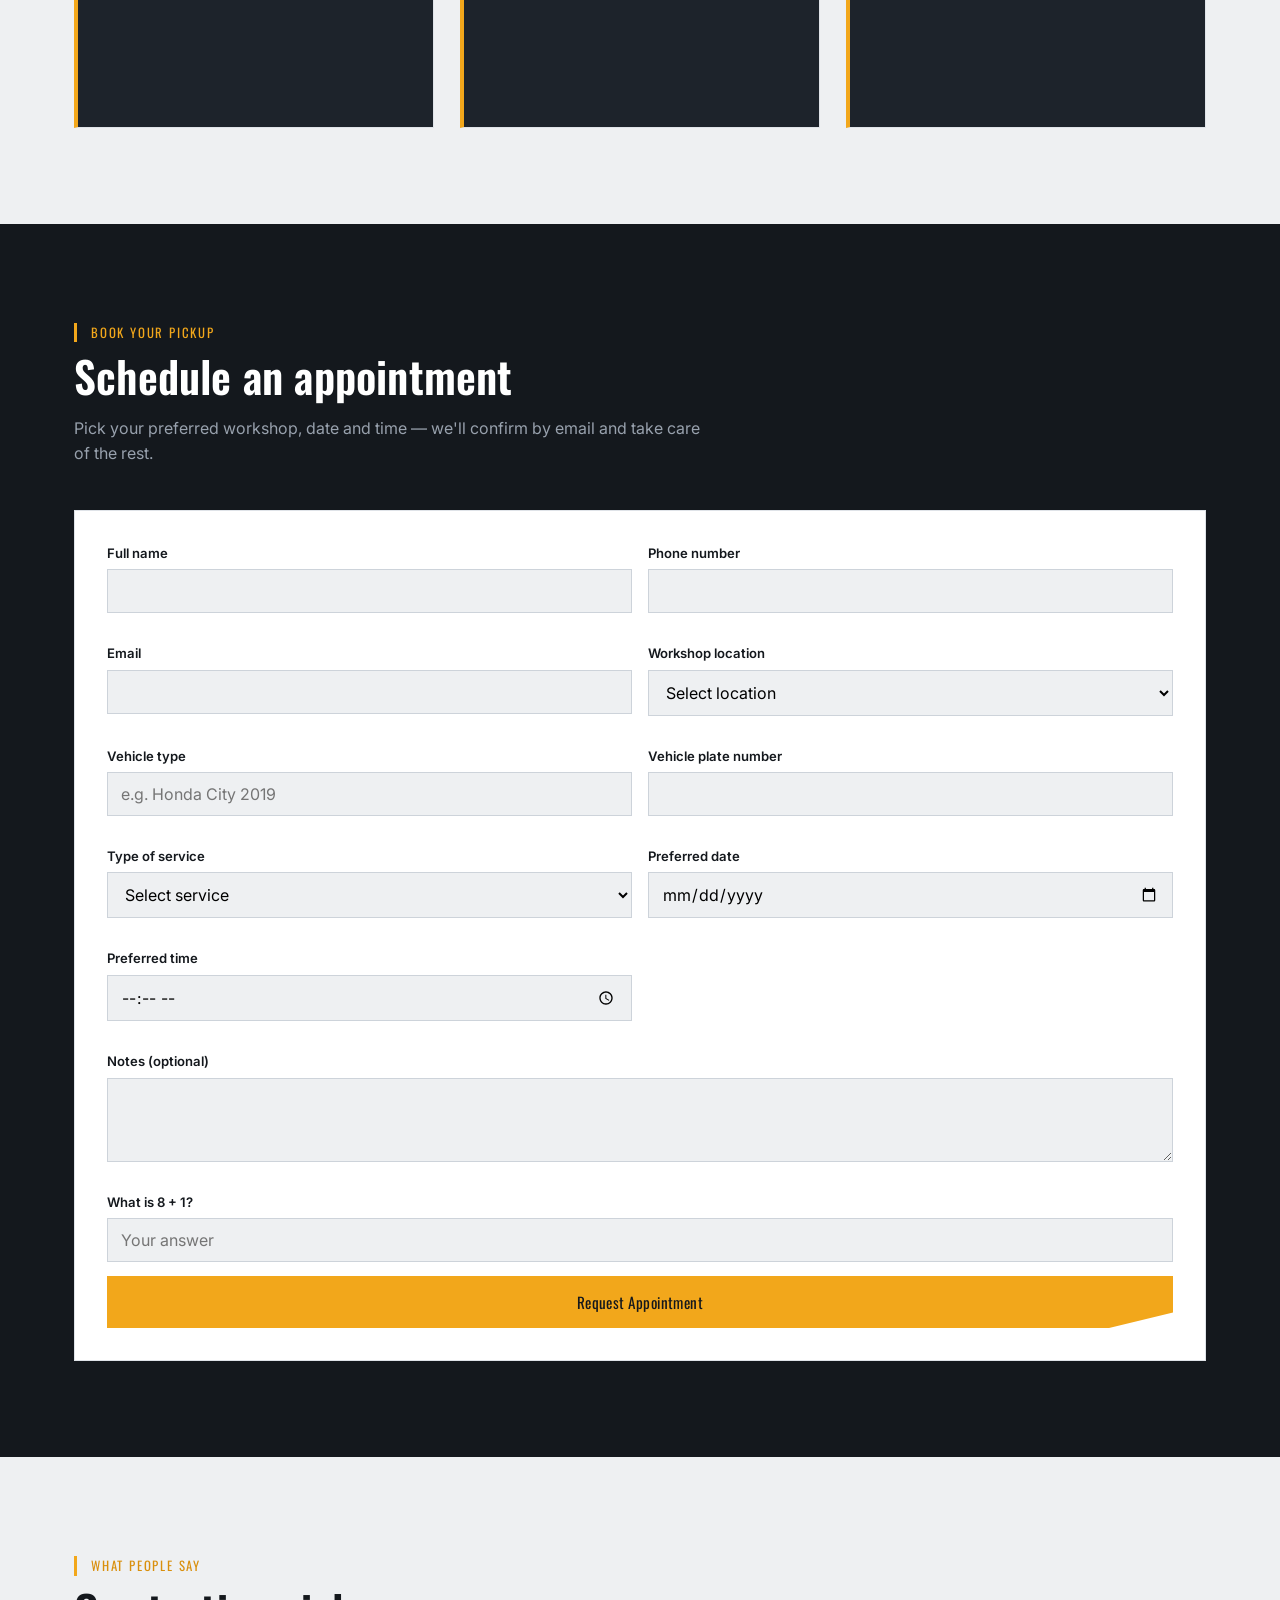
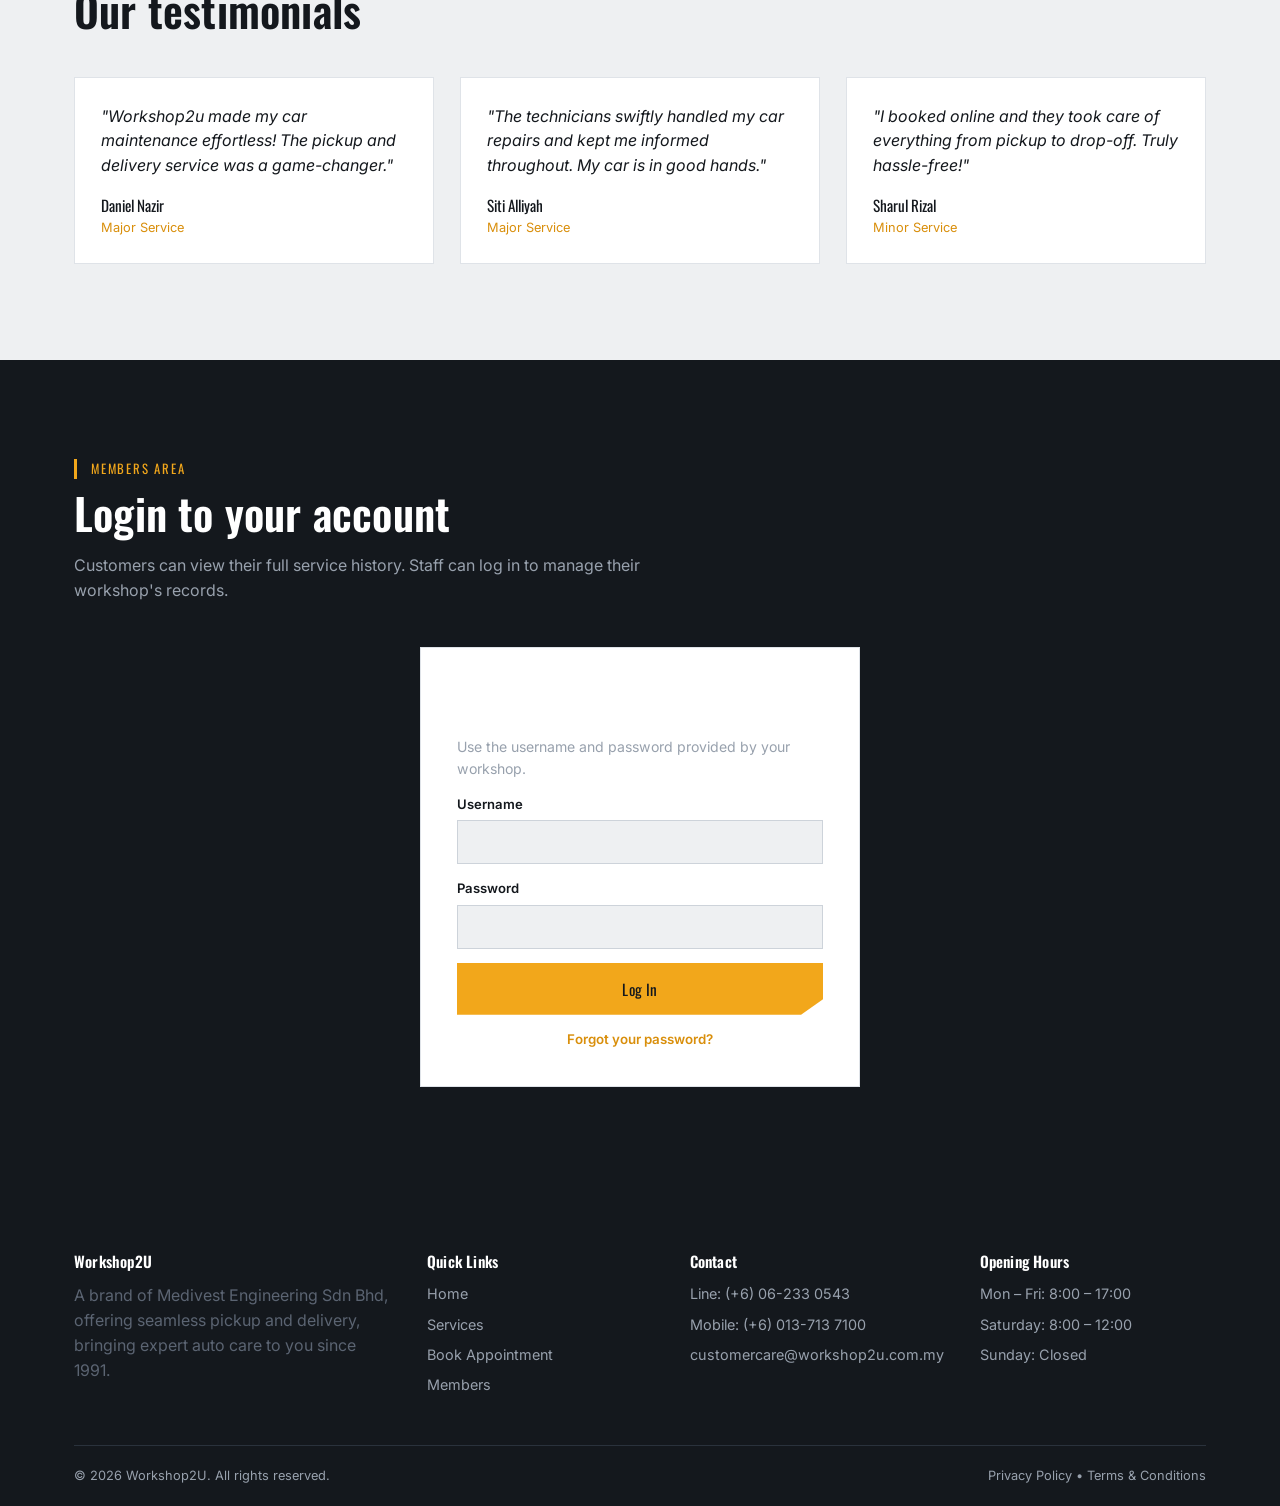
==== commit 1d0fff7f: "Add files via upload" ====
--- a/index.html
+++ b/index.html
@@ -447,8 +447,8 @@
           <button class="btn btn-ghost btn-small" id="reviewsRefresh">Refresh</button>
         </div>
         <div class="table-wrap">
-          <table><thead><tr><th>Submitted</th><th>Workshop</th><th>Rating</th><th>Comment</th></tr></thead>
-            <tbody id="reviewsBody"><tr class="empty-row"><td colspan="4">Log in to see reviews.</td></tr></tbody></table>
+          <table><thead><tr><th>Submitted</th><th>Name</th><th>Workshop</th><th>Rating</th><th>Comment</th></tr></thead>
+            <tbody id="reviewsBody"><tr class="empty-row"><td colspan="5">Log in to see reviews.</td></tr></tbody></table>
         </div>
       </div>
 
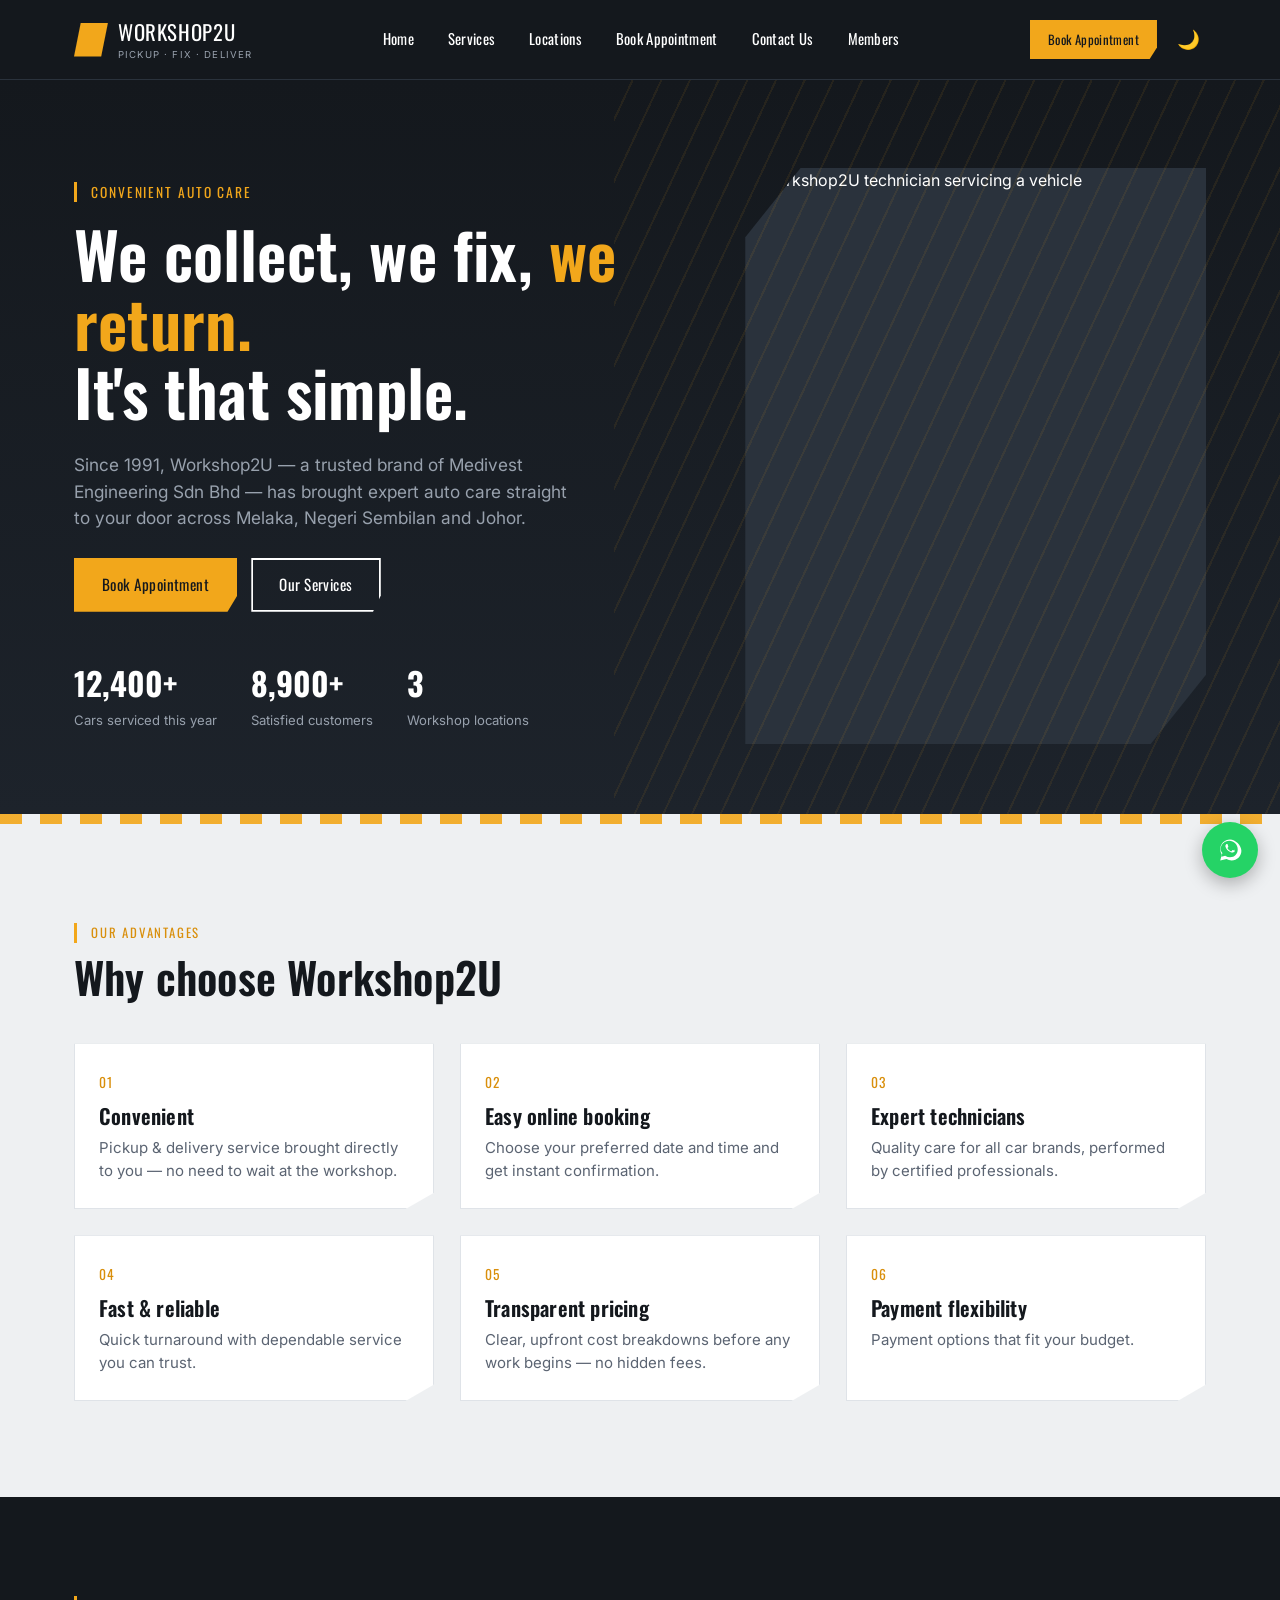
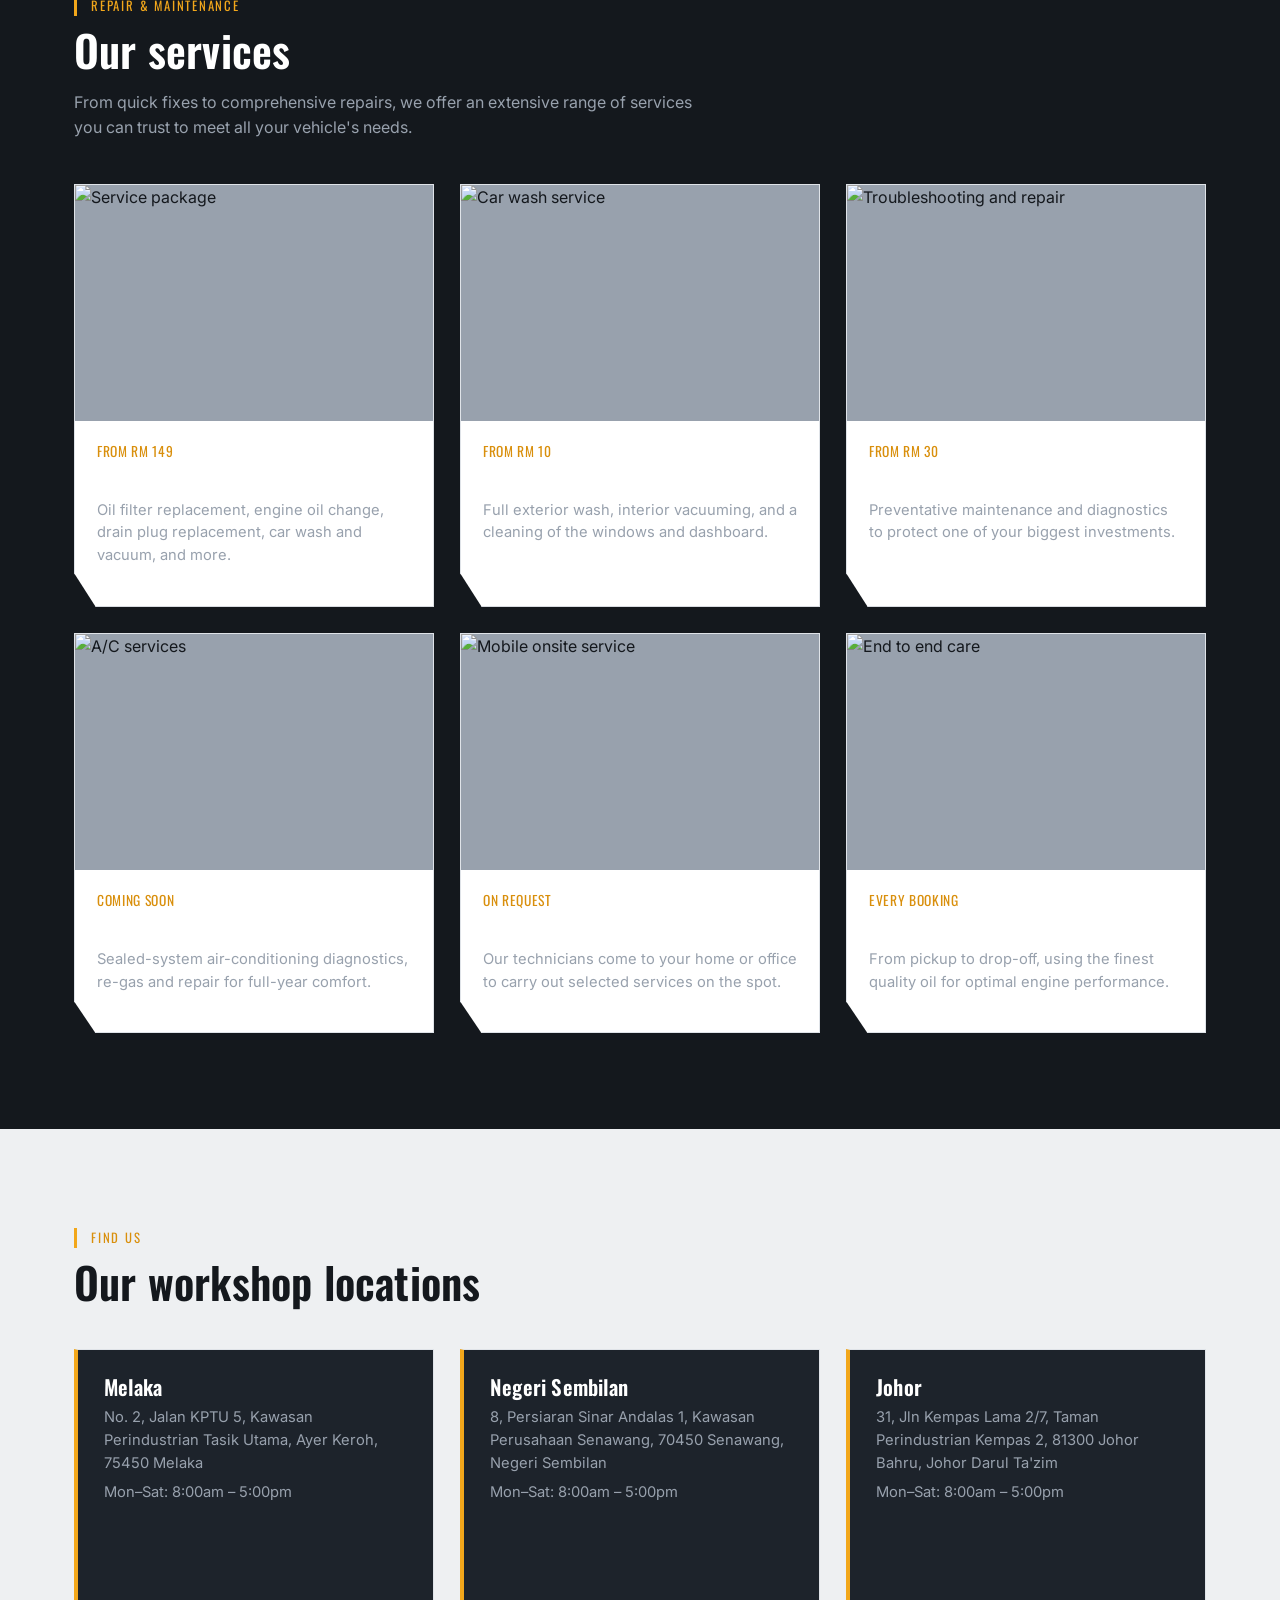
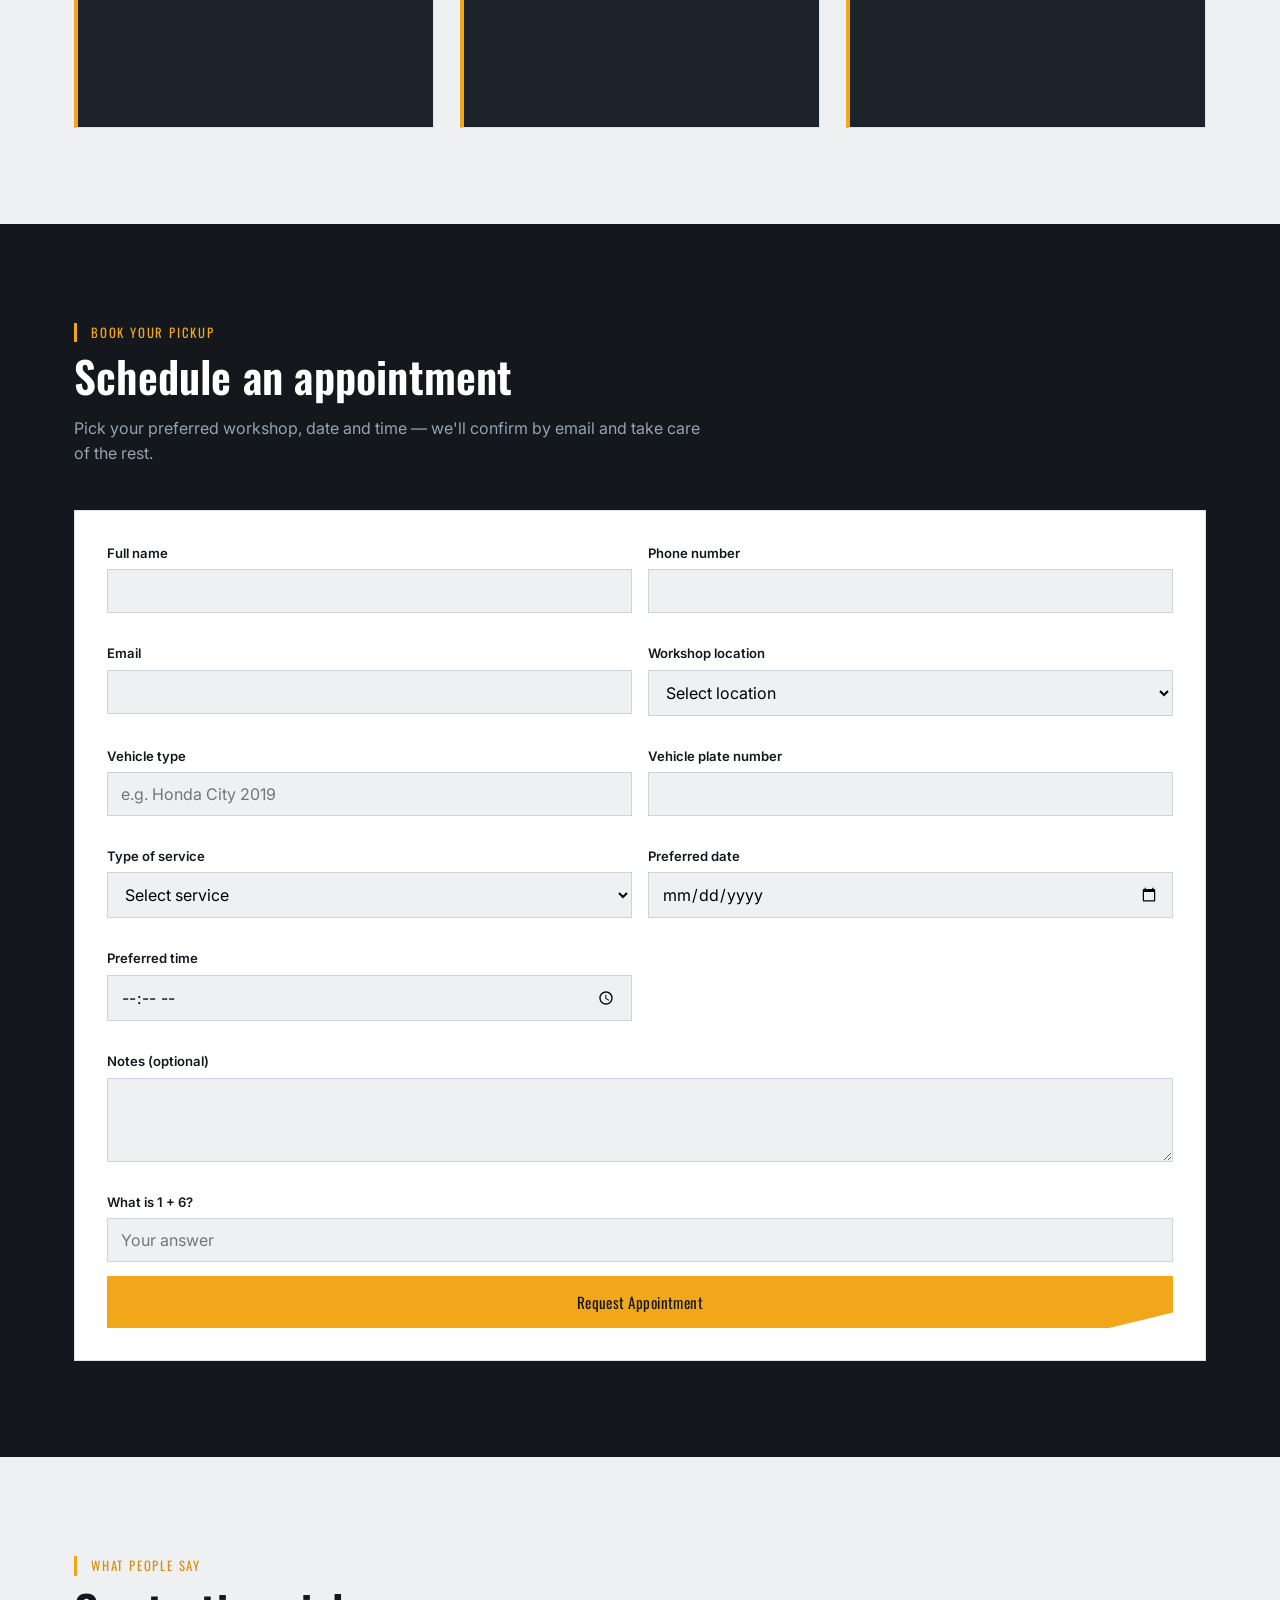
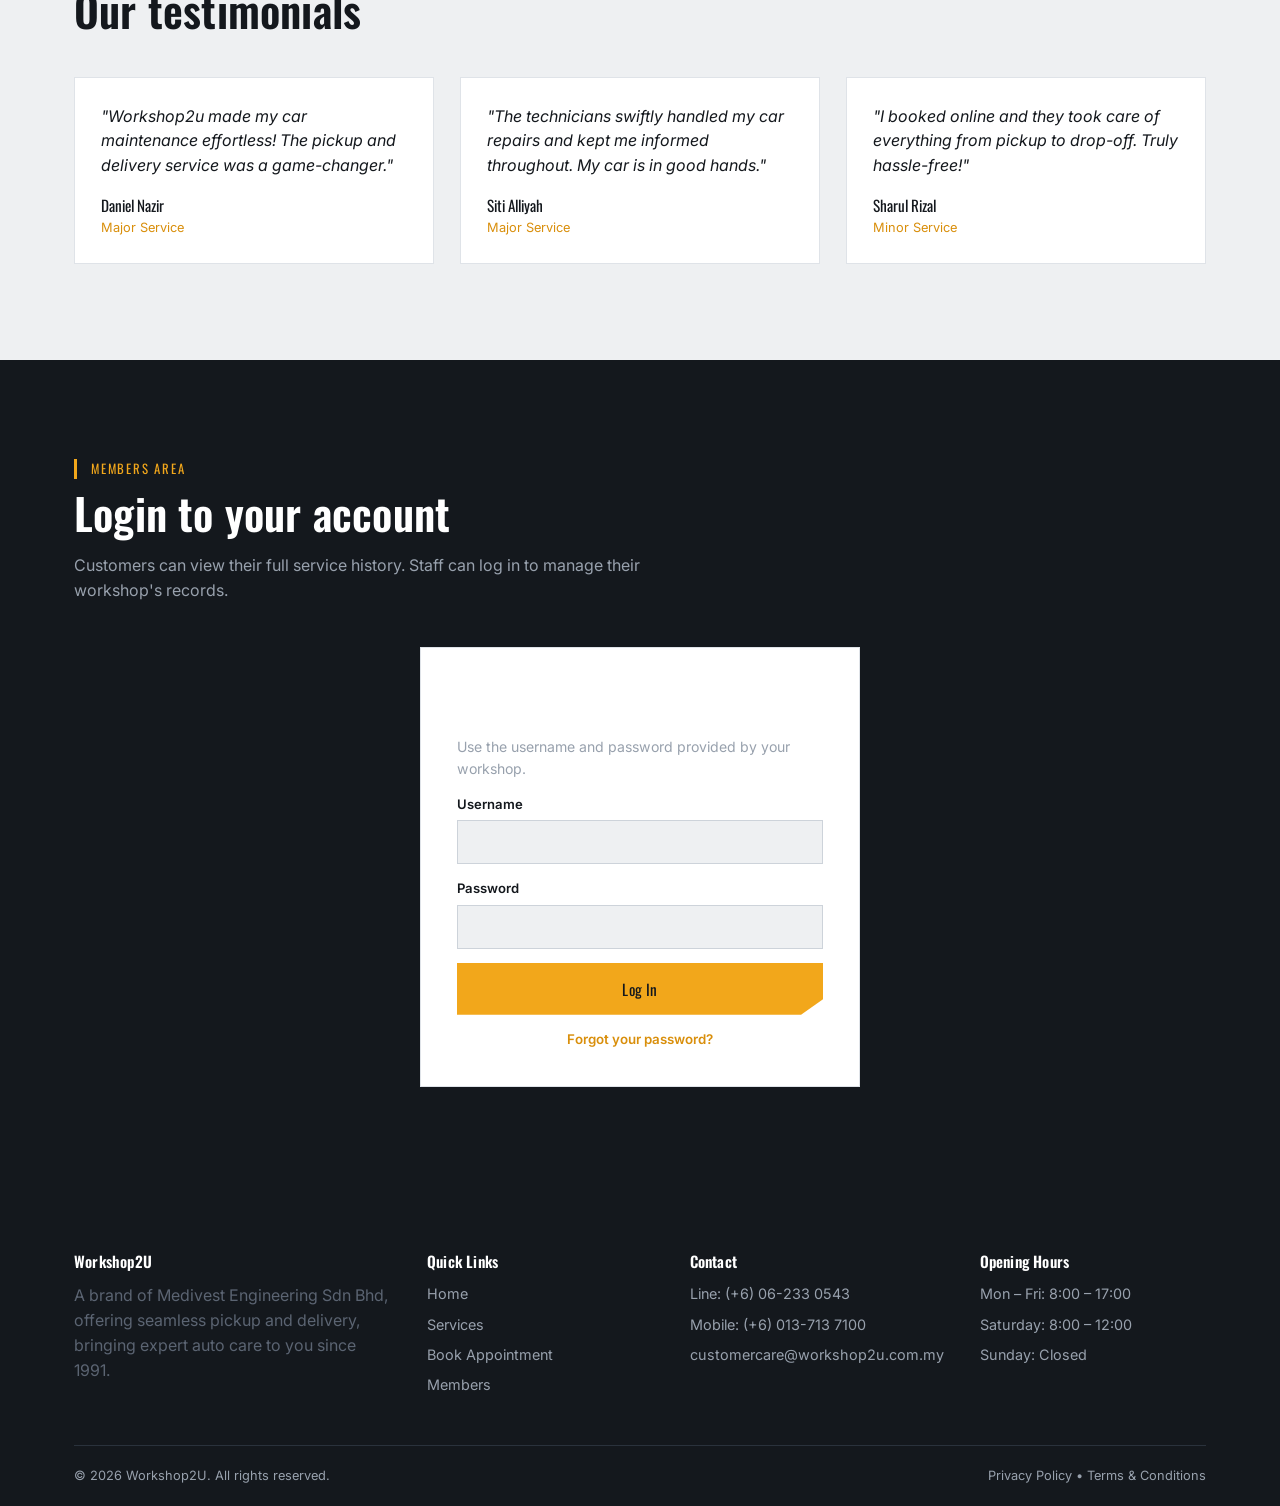
==== commit 2bad2b8b: "Add files via upload" ====
--- a/index.html
+++ b/index.html
@@ -356,14 +356,15 @@
         </div>
         <div class="table-wrap">
           <table id="staffHistoryTable">
-            <thead><tr><th>Date</th><th>Name</th><th>Address</th><th>Vehicle Type</th><th>Plate No.</th><th>Workshop</th><th>Service Type</th><th>Price (RM)</th><th>Notes</th></tr></thead>
-            <tbody id="staffHistoryBody"><tr class="empty-row"><td colspan="9">Log in to see records.</td></tr></tbody>
+            <thead><tr><th>Date</th><th>Name</th><th>Address</th><th>Vehicle Type</th><th>Plate No.</th><th>Workshop</th><th>Service Type</th><th>Price (RM)</th><th>Notes</th><th class="no-export">Action</th></tr></thead>
+            <tbody id="staffHistoryBody"><tr class="empty-row"><td colspan="10">Log in to see records.</td></tr></tbody>
           </table>
         </div>
       </div>
 
       <!-- Add service record -->
       <div class="dash-panel" id="staffAddHistoryPanel">
+        <h3 id="addHistoryFormTitle" style="margin-bottom:14px;">Add Service Record</h3>
         <form class="form-panel" id="addHistoryForm" novalidate>
           <div class="form-grid">
             <div class="field"><label for="ahDate">Date</label><input id="ahDate" type="date" required></div>
@@ -377,8 +378,9 @@
             <div class="field"><label for="ahPrice">Price (RM)</label><input id="ahPrice" type="number" step="0.01" min="0" required></div>
             <div class="field field-full"><label for="ahNotes">Notes (optional)</label><textarea id="ahNotes" rows="2"></textarea></div>
           </div>
-          <p class="form-note">Saving a record automatically emails the customer a PDF invoice and a feedback link, and updates their vehicle list.</p>
-          <button class="btn btn-amber" type="submit">Save Service Record</button>
+          <p class="form-note" id="addHistoryNote">Saving a record automatically emails the customer a PDF invoice and a feedback link, and updates their vehicle list.</p>
+          <button class="btn btn-amber" type="submit" id="addHistorySubmitBtn">Save Service Record</button>
+          <button class="btn btn-ghost hidden" type="button" id="cancelEditHistory" style="margin-left:10px;">Cancel Edit</button>
           <div class="form-msg" id="addHistoryMsg"></div>
         </form>
       </div>
@@ -522,7 +524,8 @@
 <div id="reviewModal" class="modal-overlay hidden">
   <div class="modal-box">
     <button class="modal-close" id="reviewClose" aria-label="Close">&times;</button>
-    <div id="reviewBody">
+    <div id="reviewInvalidMsg" class="hidden"></div>
+    <div id="reviewFormSection">
       <h3>Rate your visit to <span id="reviewWorkshopName">Workshop2U</span></h3>
       <form id="reviewForm" novalidate>
         <div class="star-row">
@@ -537,6 +540,7 @@
         <div class="form-msg" id="reviewMsg"></div>
       </form>
     </div>
+    <div id="reviewThankYouSection" class="hidden"></div>
   </div>
 </div>
 
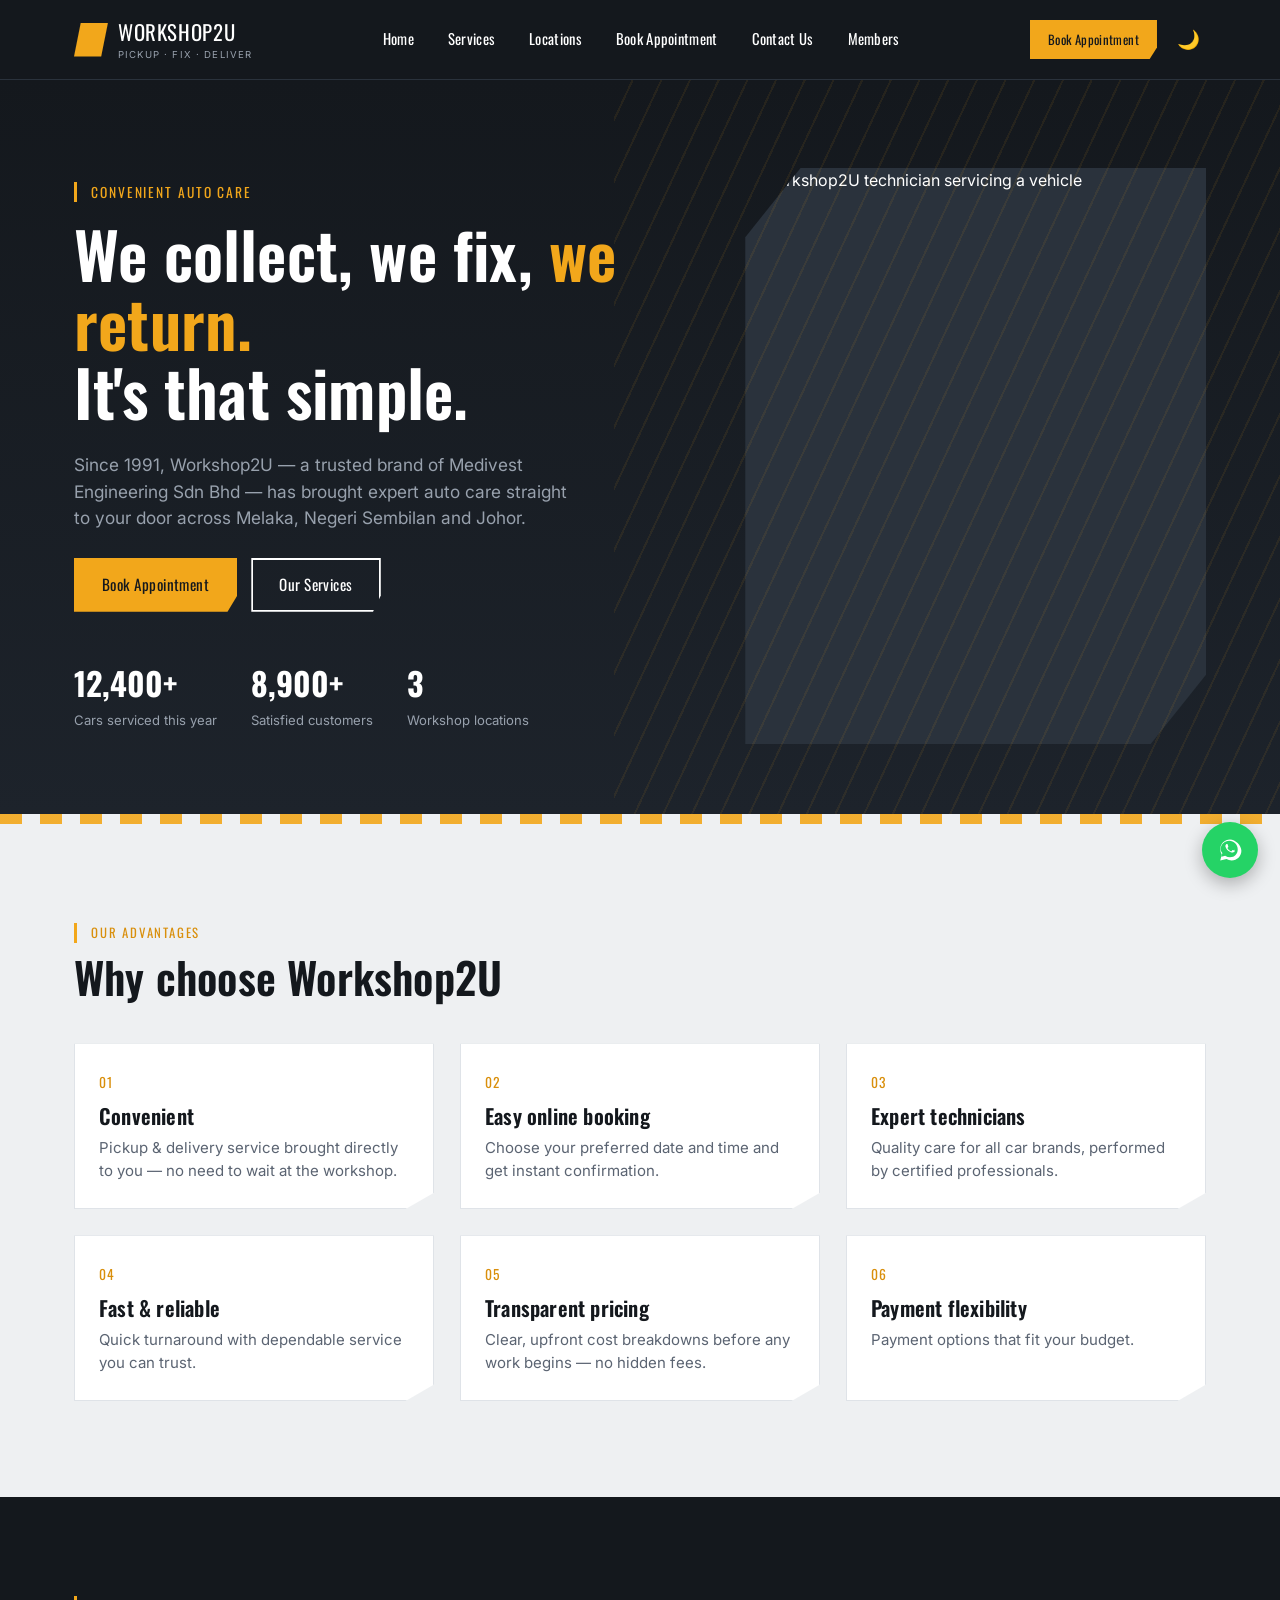
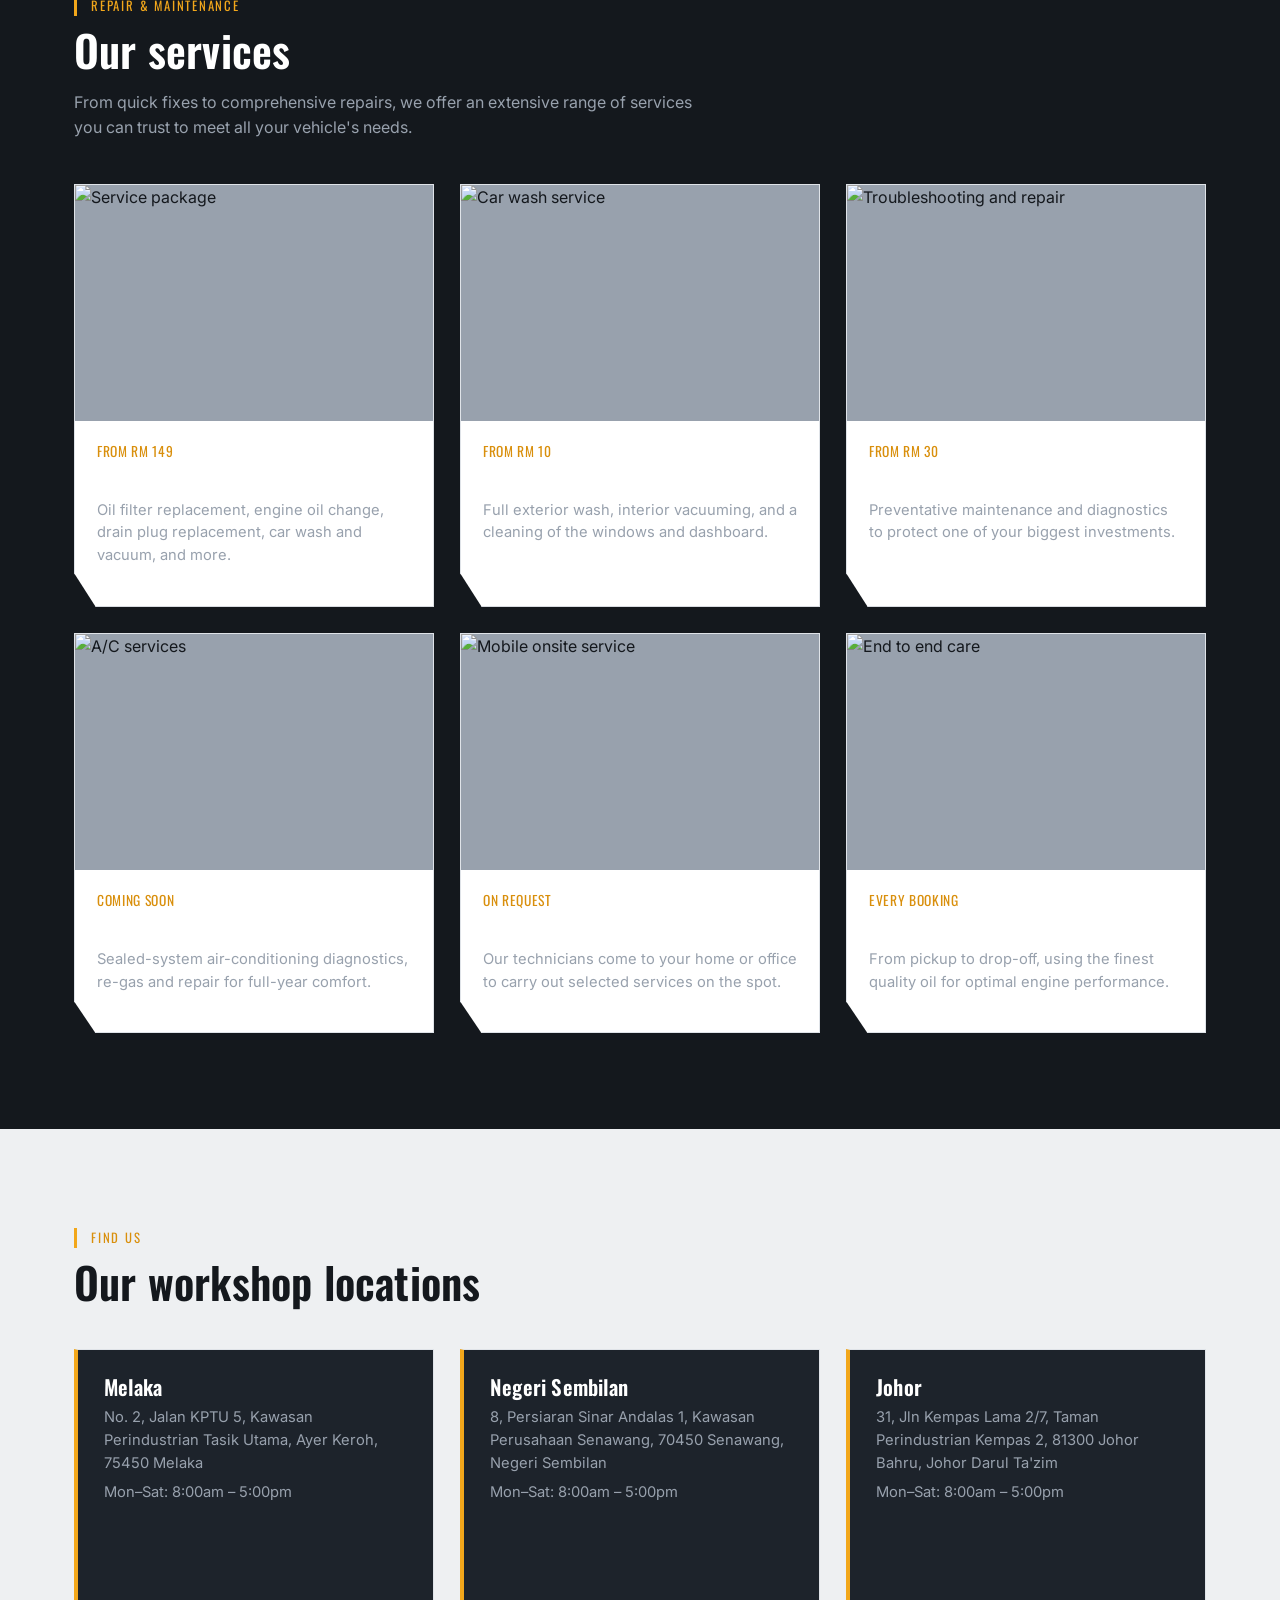
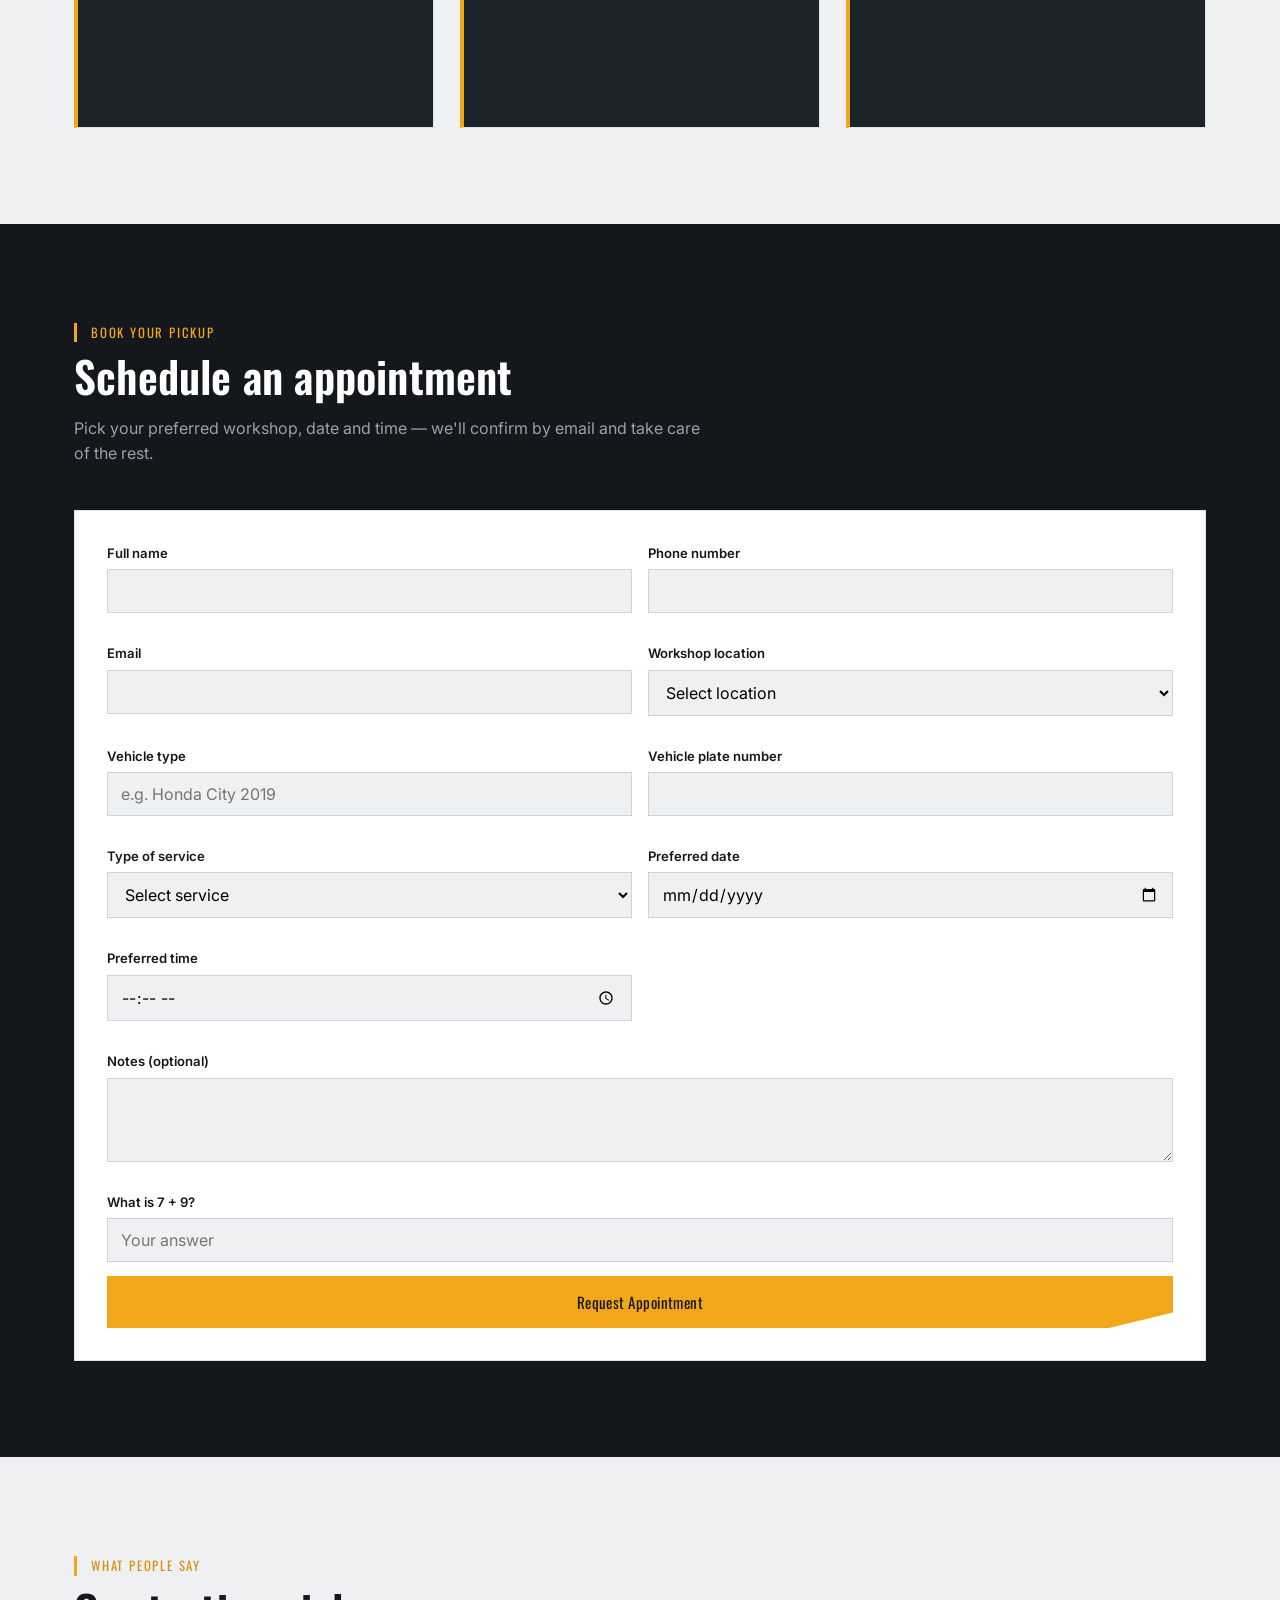
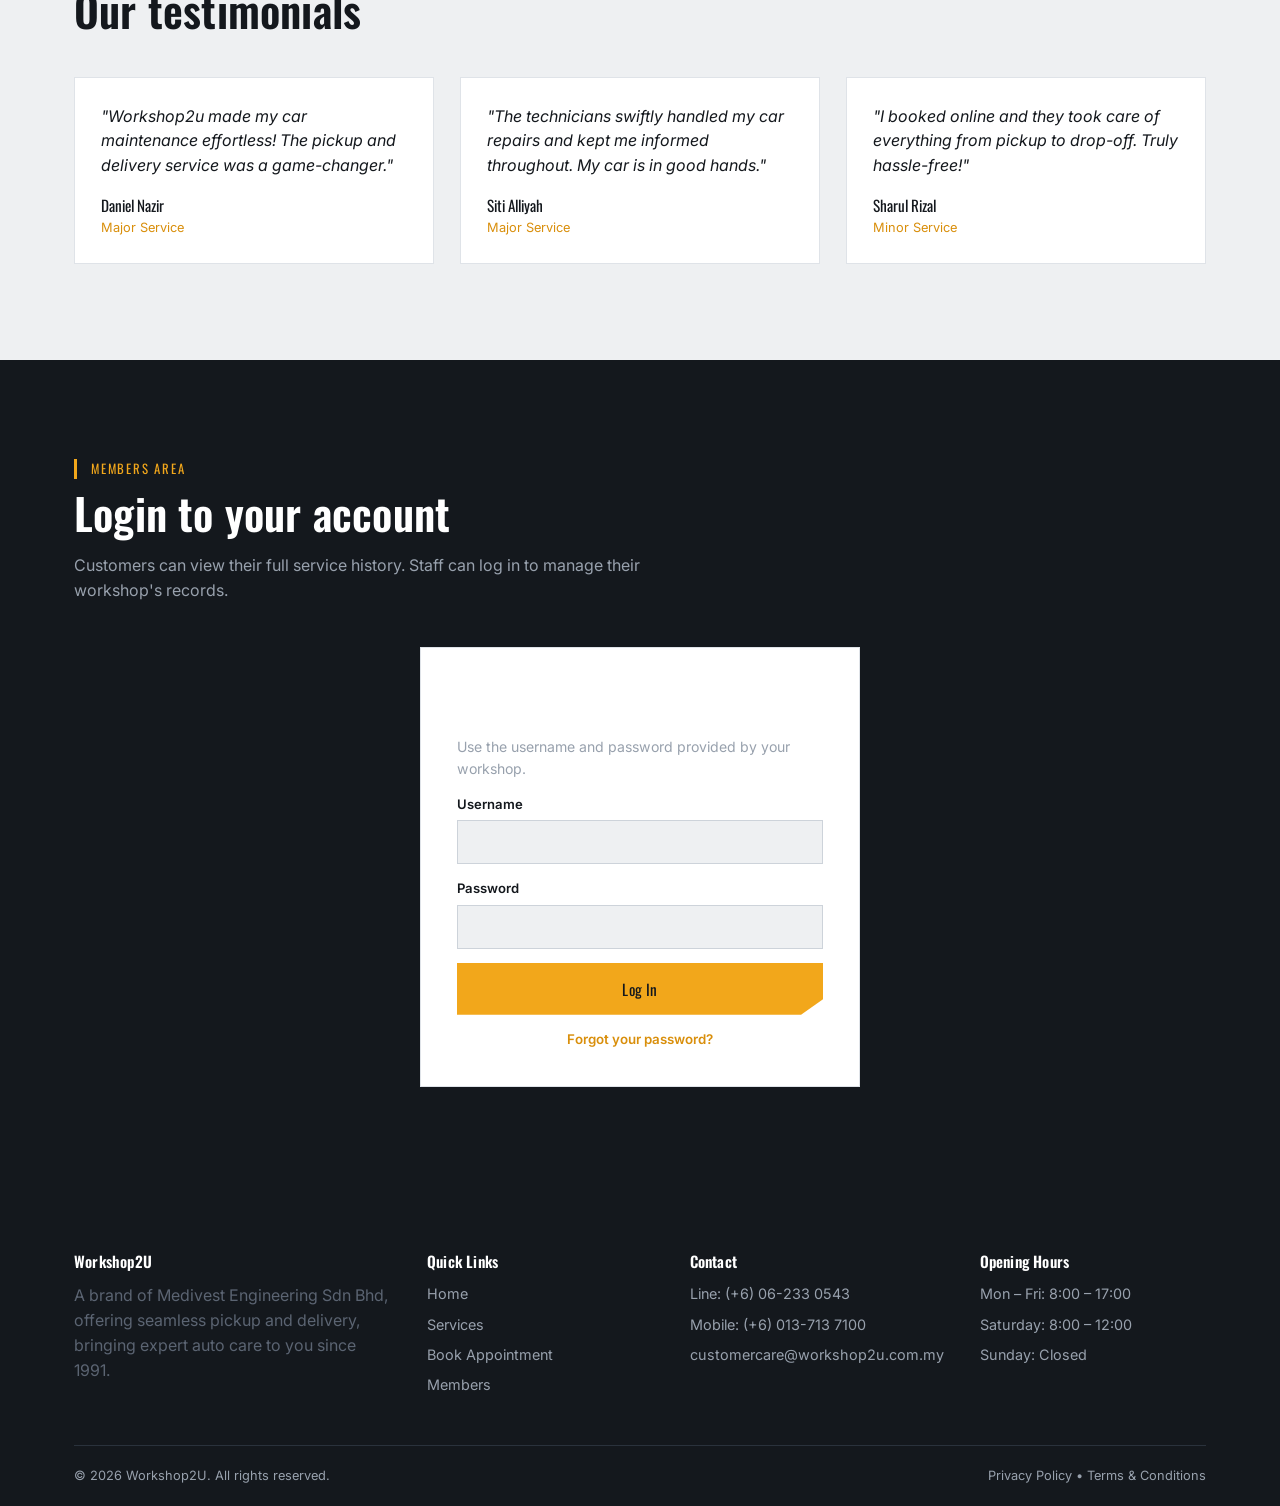
==== commit f52b6dc7: "Add files via upload" ====
--- a/index.html
+++ b/index.html
@@ -332,28 +332,50 @@
       </div>
 
       <div class="dash-tabs">
-        <button class="dash-tab active" data-tab="staffHistoryPanel">Service History</button>
-        <button class="dash-tab" data-tab="staffAddHistoryPanel">Add Service Record</button>
+        <button class="dash-tab active" data-tab="staffAnalyticsPanel">Dashboard</button>
         <button class="dash-tab" data-tab="staffMembersPanel">Members</button>
-        <button class="dash-tab" data-tab="staffAddMemberPanel">Add Member</button>
+        <button class="dash-tab" data-tab="staffHistoryPanel">Service History</button>
         <button class="dash-tab" data-tab="staffBookingsPanel">Bookings</button>
-        <button class="dash-tab" data-tab="staffAnalyticsPanel">Analytics</button>
         <button class="dash-tab" data-tab="staffReviewsPanel">Reviews</button>
         <button class="dash-tab hidden" data-tab="staffAccountsPanel" id="tabAccounts">Manage Staff Accounts</button>
         <button class="dash-tab hidden" data-tab="staffAuditLogPanel" id="tabAuditLog">Audit Log</button>
         <button class="dash-tab" data-tab="staffPasswordPanel">Change Password</button>
       </div>
 
-      <!-- History -->
-      <div class="dash-panel active" id="staffHistoryPanel">
+      <!-- History (+ Add Service Record, embedded below the toolbar) -->
+      <div class="dash-panel" id="staffHistoryPanel">
         <div class="toolbar">
           <div class="field"><label for="staffWorkshopFilter">Workshop</label>
             <select id="staffWorkshopFilter"><option value="All">All Locations</option><option>Melaka</option><option>Negeri Sembilan</option><option>Johor</option></select></div>
           <div class="field"><label for="staffSearch">Search plate / name</label><input id="staffSearch" placeholder="e.g. VBA 1234"></div>
+          <button class="btn btn-amber btn-small" id="openAddHistory" type="button">+ Add Service Record</button>
           <button class="btn btn-ghost btn-small" id="staffRefresh">Refresh</button>
           <button class="btn btn-ghost btn-small" id="staffExportCsv">Export CSV</button>
           <button class="btn btn-ghost btn-small" id="staffPrint">Print / Save PDF</button>
         </div>
+
+        <div class="form-panel hidden" id="staffAddHistoryPanel" style="margin-bottom:22px;">
+          <h3 id="addHistoryFormTitle" style="margin-bottom:14px;">Add Service Record</h3>
+          <form id="addHistoryForm" novalidate>
+            <div class="form-grid">
+              <div class="field"><label for="ahDate">Date</label><input id="ahDate" type="date" required></div>
+              <div class="field"><label for="ahUsername">Member username</label><input id="ahUsername" placeholder="existing member username" required></div>
+              <div class="field"><label for="ahName">Customer name</label><input id="ahName" required></div>
+              <div class="field field-full"><label for="ahAddress">Customer address</label><input id="ahAddress" required></div>
+              <div class="field"><label for="ahVehicleType">Vehicle type</label><input id="ahVehicleType" required></div>
+              <div class="field"><label for="ahPlate">Vehicle plate number</label><input id="ahPlate" required></div>
+              <div class="field"><label for="ahWorkshop">Workshop location</label><select id="ahWorkshop" required><option>Melaka</option><option>Negeri Sembilan</option><option>Johor</option></select></div>
+              <div class="field"><label for="ahServiceType">Type of service</label><select id="ahServiceType" required><option>Normal Service</option><option>Repair</option><option>Troubleshooting</option><option>Car Wash</option><option>A/C Service</option></select></div>
+              <div class="field"><label for="ahPrice">Price (RM)</label><input id="ahPrice" type="number" step="0.01" min="0" required></div>
+              <div class="field field-full"><label for="ahNotes">Notes (optional)</label><textarea id="ahNotes" rows="2"></textarea></div>
+            </div>
+            <p class="form-note" id="addHistoryNote">Saving a record automatically emails the customer a PDF invoice and a feedback link, and updates their vehicle list.</p>
+            <button class="btn btn-amber" type="submit" id="addHistorySubmitBtn">Save Service Record</button>
+            <button class="btn btn-ghost" type="button" id="cancelEditHistory" style="margin-left:10px;">Cancel</button>
+            <div class="form-msg" id="addHistoryMsg"></div>
+          </form>
+        </div>
+
         <div class="table-wrap">
           <table id="staffHistoryTable">
             <thead><tr><th>Date</th><th>Name</th><th>Address</th><th>Vehicle Type</th><th>Plate No.</th><th>Workshop</th><th>Service Type</th><th>Price (RM)</th><th>Notes</th><th class="no-export">Action</th></tr></thead>
@@ -362,57 +384,37 @@
         </div>
       </div>
 
-      <!-- Add service record -->
-      <div class="dash-panel" id="staffAddHistoryPanel">
-        <h3 id="addHistoryFormTitle" style="margin-bottom:14px;">Add Service Record</h3>
-        <form class="form-panel" id="addHistoryForm" novalidate>
-          <div class="form-grid">
-            <div class="field"><label for="ahDate">Date</label><input id="ahDate" type="date" required></div>
-            <div class="field"><label for="ahUsername">Member username</label><input id="ahUsername" placeholder="existing member username" required></div>
-            <div class="field"><label for="ahName">Customer name</label><input id="ahName" required></div>
-            <div class="field field-full"><label for="ahAddress">Customer address</label><input id="ahAddress" required></div>
-            <div class="field"><label for="ahVehicleType">Vehicle type</label><input id="ahVehicleType" required></div>
-            <div class="field"><label for="ahPlate">Vehicle plate number</label><input id="ahPlate" required></div>
-            <div class="field"><label for="ahWorkshop">Workshop location</label><select id="ahWorkshop" required><option>Melaka</option><option>Negeri Sembilan</option><option>Johor</option></select></div>
-            <div class="field"><label for="ahServiceType">Type of service</label><select id="ahServiceType" required><option>Normal Service</option><option>Repair</option><option>Troubleshooting</option><option>Car Wash</option><option>A/C Service</option></select></div>
-            <div class="field"><label for="ahPrice">Price (RM)</label><input id="ahPrice" type="number" step="0.01" min="0" required></div>
-            <div class="field field-full"><label for="ahNotes">Notes (optional)</label><textarea id="ahNotes" rows="2"></textarea></div>
-          </div>
-          <p class="form-note" id="addHistoryNote">Saving a record automatically emails the customer a PDF invoice and a feedback link, and updates their vehicle list.</p>
-          <button class="btn btn-amber" type="submit" id="addHistorySubmitBtn">Save Service Record</button>
-          <button class="btn btn-ghost hidden" type="button" id="cancelEditHistory" style="margin-left:10px;">Cancel Edit</button>
-          <div class="form-msg" id="addHistoryMsg"></div>
-        </form>
-      </div>
-
-      <!-- Members -->
+      <!-- Members (+ Add Member, embedded below the toolbar) -->
       <div class="dash-panel" id="staffMembersPanel">
         <div class="toolbar">
           <div class="field"><label for="staffMemberWorkshopFilter">Workshop</label>
             <select id="staffMemberWorkshopFilter"><option value="All">All Locations</option><option>Melaka</option><option>Negeri Sembilan</option><option>Johor</option></select></div>
+          <button class="btn btn-amber btn-small" id="openAddMember" type="button">+ Add Member</button>
           <button class="btn btn-ghost btn-small" id="staffMembersRefresh">Refresh</button>
         </div>
+
+        <div class="form-panel hidden" id="staffAddMemberPanel" style="margin-bottom:22px;">
+          <h3 style="margin-bottom:14px;">Add Member</h3>
+          <form id="addMemberForm" novalidate>
+            <div class="form-grid">
+              <div class="field"><label for="amUsername">Username</label><input id="amUsername" required></div>
+              <div class="field"><label for="amPassword">Temporary password</label><input id="amPassword" required></div>
+              <div class="field"><label for="amName">Full name</label><input id="amName" required></div>
+              <div class="field"><label for="amPhone">Phone</label><input id="amPhone" required></div>
+              <div class="field field-full"><label for="amAddress">Address</label><input id="amAddress" required></div>
+              <div class="field"><label for="amEmail">Email</label><input id="amEmail" type="email" required></div>
+              <div class="field"><label for="amWorkshop">Home workshop</label><select id="amWorkshop" required><option>Melaka</option><option>Negeri Sembilan</option><option>Johor</option></select></div>
+            </div>
+            <button class="btn btn-amber" type="submit">Create Member Account</button>
+            <button class="btn btn-ghost" type="button" id="cancelAddMember" style="margin-left:10px;">Cancel</button>
+            <div class="form-msg" id="addMemberMsg"></div>
+          </form>
+        </div>
+
         <div class="table-wrap">
           <table><thead><tr><th>Username</th><th>Full Name</th><th>Address</th><th>Phone</th><th>Email</th><th>Home Workshop</th><th>Status</th><th>Action</th></tr></thead>
             <tbody id="staffMembersBody"><tr class="empty-row"><td colspan="8">Log in to see members.</td></tr></tbody></table>
         </div>
-      </div>
-
-      <!-- Add member -->
-      <div class="dash-panel" id="staffAddMemberPanel">
-        <form class="form-panel" id="addMemberForm" novalidate>
-          <div class="form-grid">
-            <div class="field"><label for="amUsername">Username</label><input id="amUsername" required></div>
-            <div class="field"><label for="amPassword">Temporary password</label><input id="amPassword" required></div>
-            <div class="field"><label for="amName">Full name</label><input id="amName" required></div>
-            <div class="field"><label for="amPhone">Phone</label><input id="amPhone" required></div>
-            <div class="field field-full"><label for="amAddress">Address</label><input id="amAddress" required></div>
-            <div class="field"><label for="amEmail">Email</label><input id="amEmail" type="email" required></div>
-            <div class="field"><label for="amWorkshop">Home workshop</label><select id="amWorkshop" required><option>Melaka</option><option>Negeri Sembilan</option><option>Johor</option></select></div>
-          </div>
-          <button class="btn btn-amber" type="submit">Create Member Account</button>
-          <div class="form-msg" id="addMemberMsg"></div>
-        </form>
       </div>
 
       <!-- FEATURE 2: Bookings approval -->
@@ -429,7 +431,7 @@
       </div>
 
       <!-- FEATURE 7: Analytics -->
-      <div class="dash-panel" id="staffAnalyticsPanel">
+      <div class="dash-panel active" id="staffAnalyticsPanel">
         <div class="stat-row" style="grid-template-columns:repeat(2,1fr)">
           <div class="stat-box"><strong id="anaTotalRevenue">RM 0</strong><span>Total revenue (last 12 months)</span></div>
           <div class="stat-box"><strong id="anaTotalJobs">0</strong><span>Total jobs (last 12 months)</span></div>
--- a/style.css
+++ b/style.css
@@ -427,6 +427,18 @@
 }
 .star-btn.selected{ color:var(--amber-500); }
 
+/* Read-only star rating shown in the staff Reviews table (see renderStars in
+   script.js). Empty = grey, full = amber, half = amber on the left / grey on
+   the right, done with a hard-stop gradient clipped to the star glyph. */
+.star-display{ display:inline-flex; gap:2px; font-size:1.15rem; line-height:1; white-space:nowrap; }
+.star-display .star{ color:#cdd3da; }
+.star-display .star.full{ color:var(--amber-500); }
+.star-display .star.half{
+  background:linear-gradient(90deg, var(--amber-500) 50%, #cdd3da 50%);
+  -webkit-background-clip:text; background-clip:text;
+  -webkit-text-fill-color:transparent; color:transparent;
+}
+
 /* Feature 4 / 6 — small helper text under auth panels */
 .auth-shell p{ font-size:.88rem; }
 
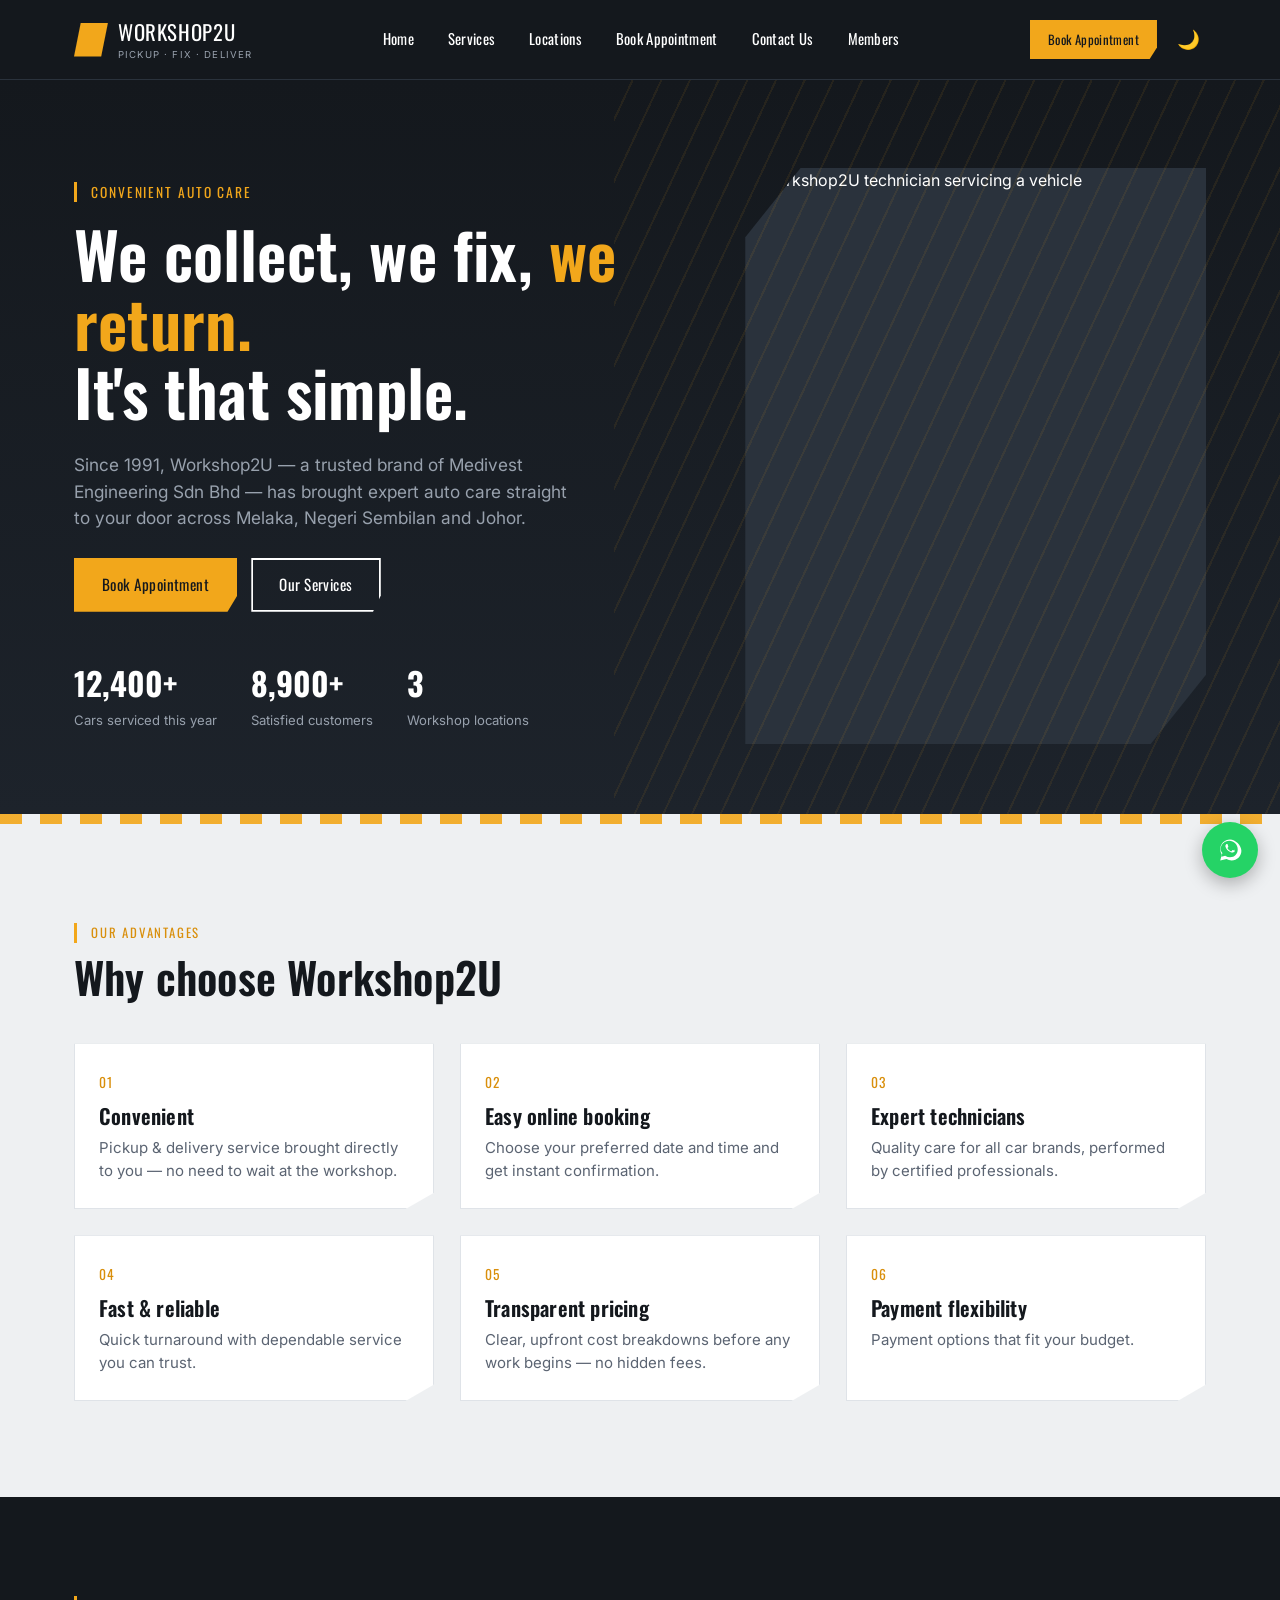
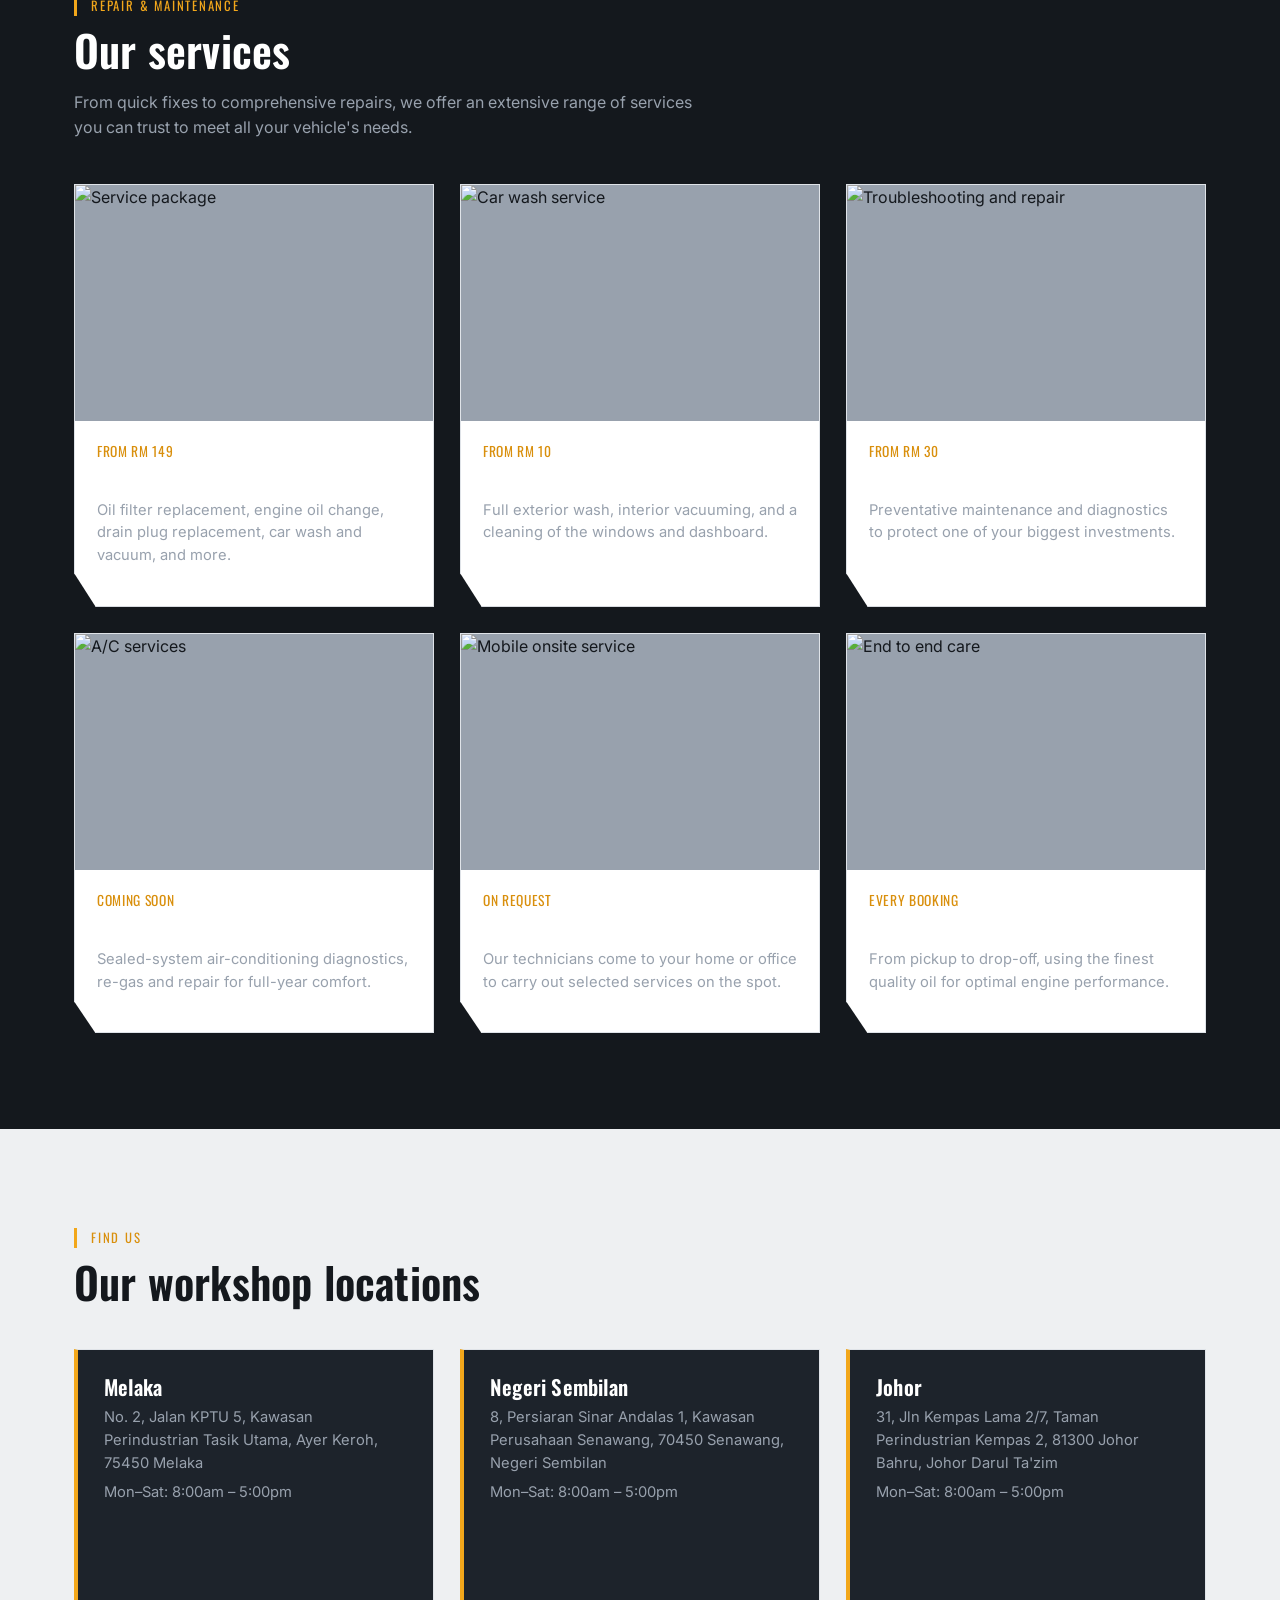
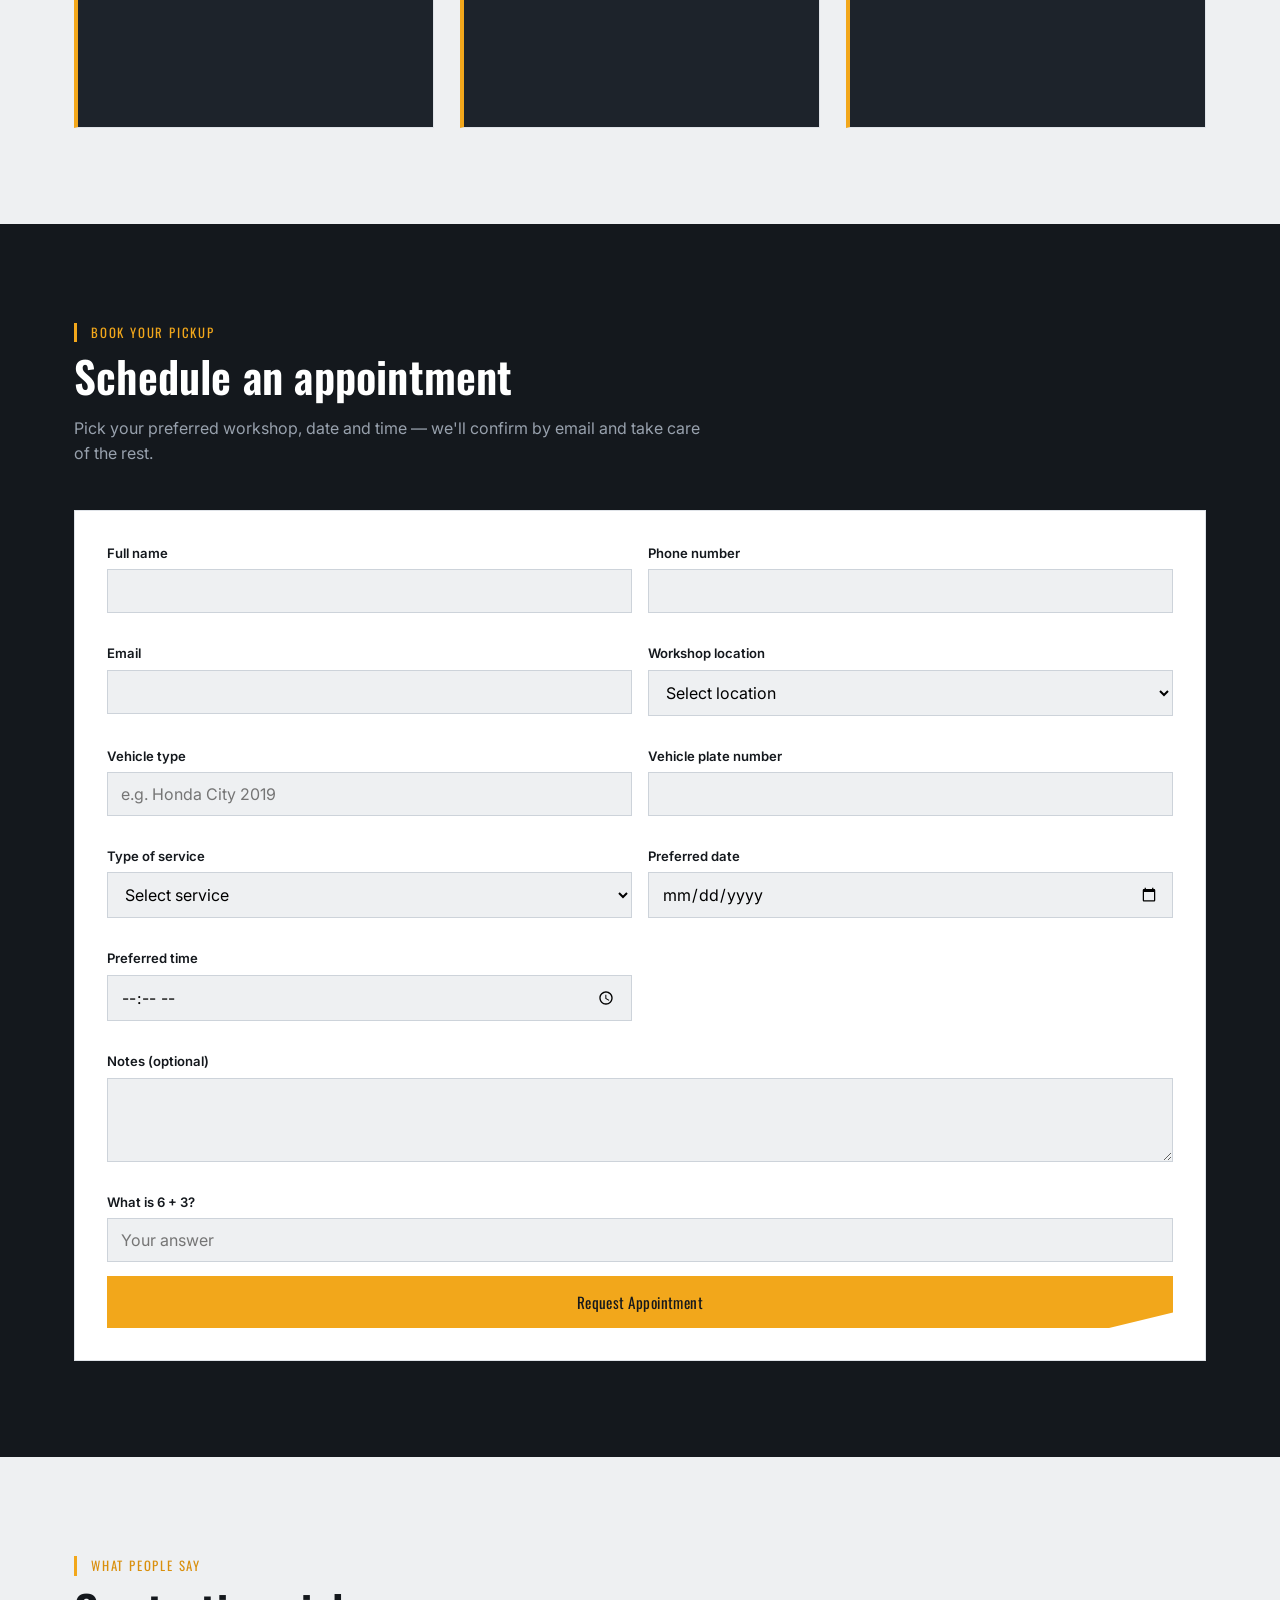
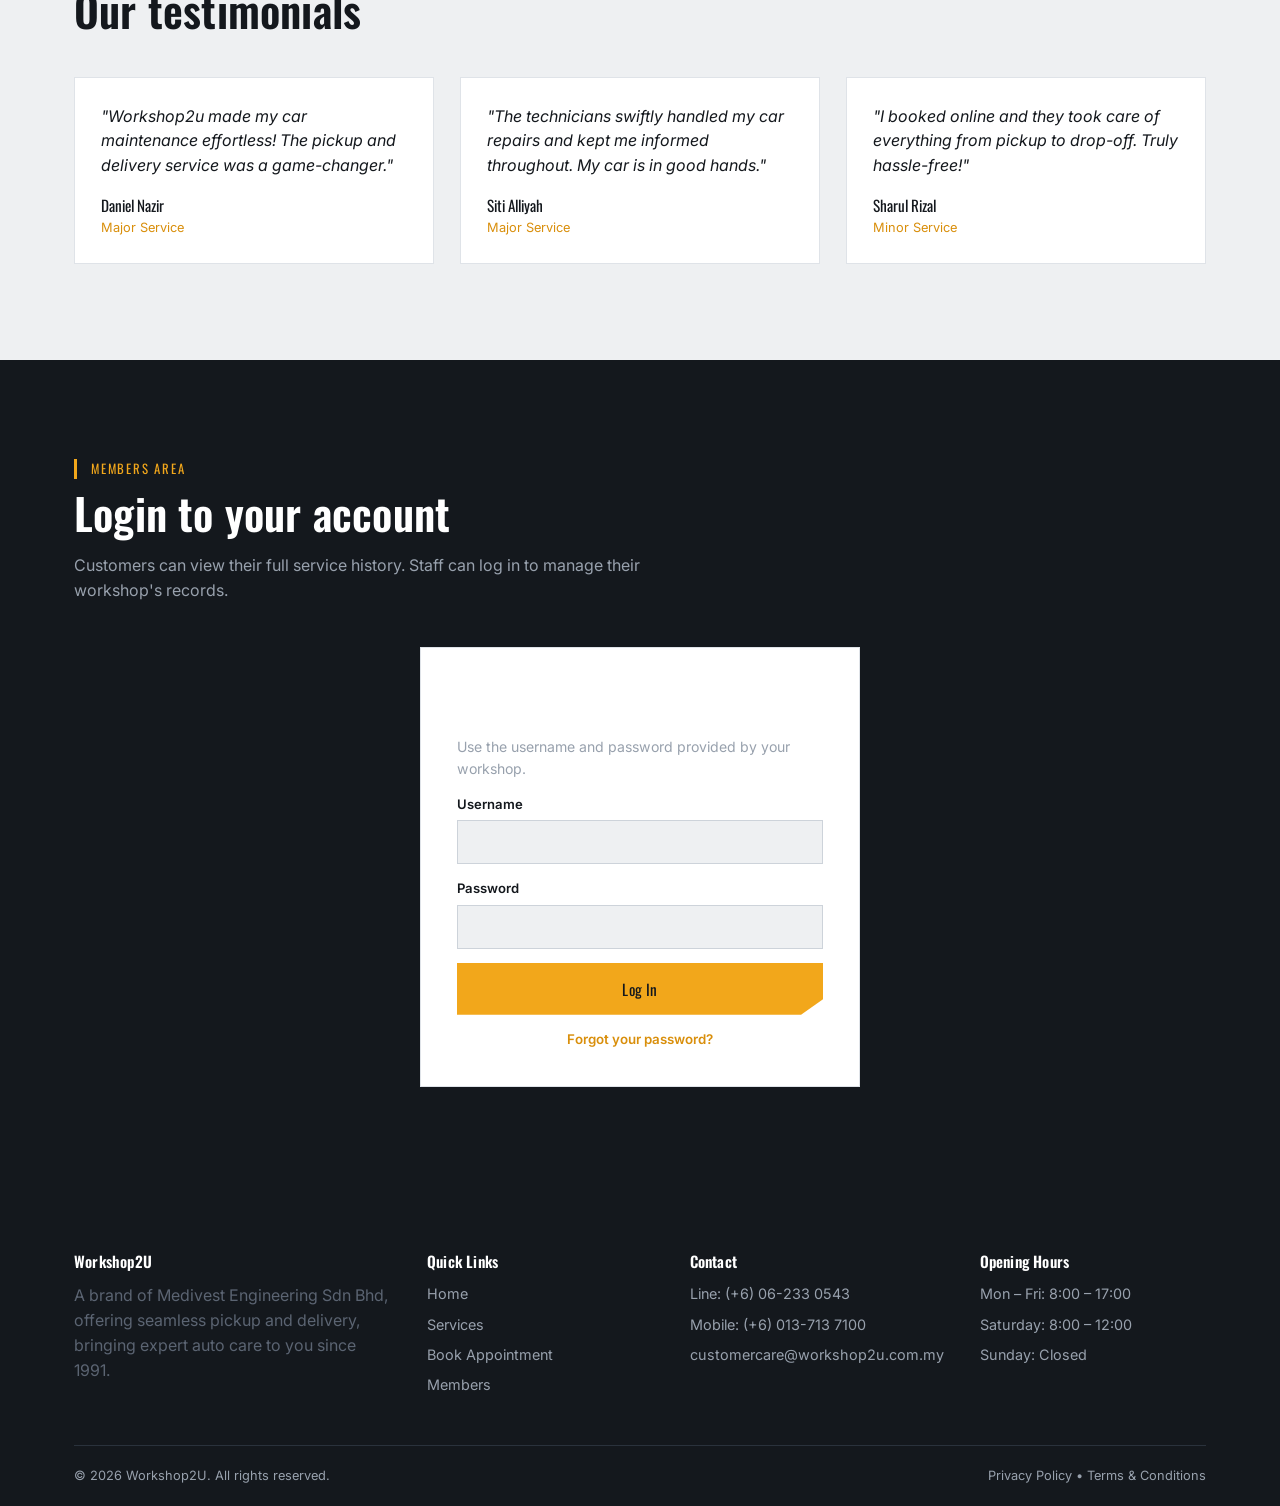
==== commit 60437c1f: "Add files via upload" ====
--- a/index.html
+++ b/index.html
@@ -437,6 +437,36 @@
           <div class="stat-box"><strong id="anaTotalJobs">0</strong><span>Total jobs (last 12 months)</span></div>
         </div>
         <div class="chart-panel"><canvas id="analyticsChart" height="110"></canvas></div>
+
+        <div class="grid-2" style="margin-top:26px;">
+          <div class="chart-panel">
+            <div class="toolbar" style="margin-bottom:6px;align-items:center;">
+              <h3 style="margin:0;flex:1;">Service Type Breakdown</h3>
+              <div class="field" style="margin-bottom:0;"><label for="svcTypeWorkshopFilter">Workshop</label>
+                <select id="svcTypeWorkshopFilter"><option value="All">All Locations</option><option>Melaka</option><option>Negeri Sembilan</option><option>Johor</option></select></div>
+            </div>
+            <canvas id="serviceTypeChart" height="230"></canvas>
+            <p class="form-note hidden" id="serviceTypeEmptyMsg">No service records yet for this selection.</p>
+          </div>
+          <div class="chart-panel">
+            <div class="toolbar" style="margin-bottom:6px;align-items:center;">
+              <h3 id="memberChartTitle" style="margin:0;flex:1;">Members by Workshop</h3>
+              <div class="field" style="margin-bottom:0;"><label for="memberWorkshopFilter">Workshop</label>
+                <select id="memberWorkshopFilter"><option value="All">All Locations</option><option>Melaka</option><option>Negeri Sembilan</option><option>Johor</option></select></div>
+            </div>
+            <canvas id="memberChart" height="230"></canvas>
+            <p class="form-note hidden" id="memberEmptyMsg">No members yet for this selection.</p>
+          </div>
+        </div>
+
+        <div class="chart-panel" style="margin-top:26px;">
+          <div class="toolbar" style="margin-bottom:6px;align-items:center;">
+            <h3 style="margin:0;flex:1;">Daily Revenue</h3>
+            <div class="field" style="margin-bottom:0;"><label for="dailyRevenueMonthFilter">Month</label>
+              <select id="dailyRevenueMonthFilter"></select></div>
+          </div>
+          <canvas id="dailyRevenueChart" height="120"></canvas>
+        </div>
       </div>
 
       <!-- FEATURE 8 (display): submitted customer reviews -->
